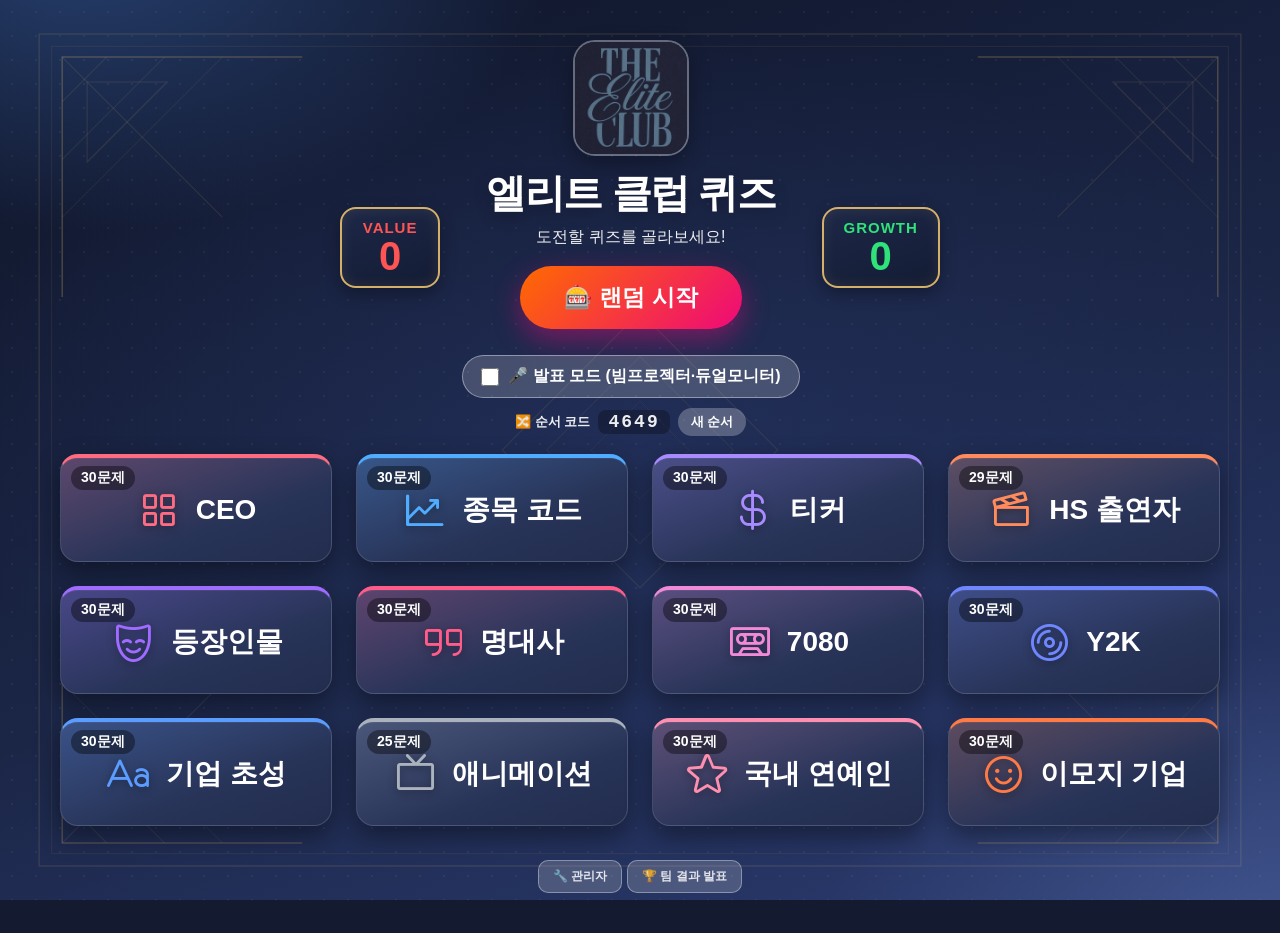
==== index.html @ 7a5fc178 "노래 퀴즈 시작 지점 전부 0초로 통일 + 게임 3개 숨김(12개 4x3) + 애니 이미지 2장 교체 ■ 노래 퀴즈 시작 지점 통일 (사용자 요청) 곡마다 start 값이 달라 어" ====
<!DOCTYPE html>
<html lang="ko">
<head>
<meta charset="UTF-8">
<meta name="viewport" content="width=device-width, initial-scale=1.0">
<meta http-equiv="Cache-Control" content="no-cache, must-revalidate">
<title>엘리트 클럽 퀴즈</title>
<link rel="icon" type="image/png" href="images/elite-club-icon.png">
<link rel="apple-touch-icon" href="images/elite-club-icon.png">
<link rel="stylesheet" href="fonts/phosphor.css">   <!-- 아이콘 로컬 사본 (인터넷 없어도 표시) -->
<style>
  * { box-sizing: border-box; margin: 0; padding: 0; }
  :root {
    --bg1: #ff9a9e; --bg2: #a18cd1; --bg3: #fbc2eb;
  }
  body {
    font-family: 'Apple SD Gothic Neo', 'Malgun Gothic', sans-serif;
    min-height: 100vh;
    background-color: #141b30;
    background-image:
      radial-gradient(rgba(255,255,255,.05) 1px, transparent 1.4px),
      radial-gradient(ellipse 52% 44% at 6% -6%, rgba(86,150,255,.32), transparent 72%),
      radial-gradient(ellipse 50% 48% at 100% 106%, rgba(120,150,215,.28), transparent 72%),
      radial-gradient(ellipse 70% 58% at 50% 48%, rgba(48,66,128,.32), transparent 78%),
      linear-gradient(160deg, #0f1528 0%, #1b2647 55%, #2c3c72 100%);
    background-size: 24px 24px, auto, auto, auto, auto;
    background-position: 0 0, 0 0, 0 0, 0 0, 0 0;
    background-repeat: repeat, no-repeat, no-repeat, no-repeat, no-repeat;
    background-attachment: fixed;
    color: #2d2d44;
    display: flex; justify-content: center; align-items: center;
    padding: 40px 32px;
  }
  .wrap { width: 100%; max-width: 1160px; position: relative; z-index: 1; }
  /* 배경 아르데코 라인 장식 */
  .bg-deco { position: fixed; inset: 0; width: 100%; height: 100%; z-index: 0; pointer-events: none; }

  /* ===== 화면 전환 ===== */
  .screen { display: none; }
  .screen.active { display: block; animation: fade .35s ease; }
  @keyframes fade { from { opacity: 0; transform: translateY(12px); } to { opacity: 1; transform: none; } }

  /* ===== 메인 ===== */
  .hero { text-align: center; color: #fff; margin: 0 0 18px; }
  .hero .crown { font-size: 52px; filter: drop-shadow(0 4px 8px rgba(0,0,0,.25)); }
  .hero .brand-logo { width: 116px; height: 116px; border-radius: 22px; object-fit: cover;
    box-shadow: 0 8px 22px rgba(0,0,0,.32); border: 2px solid rgba(255,255,255,.35); }
  .hero h1 { font-size: 40px; font-weight: 800; margin: 6px 0 6px; letter-spacing: -1.5px;
             text-shadow: 0 4px 16px rgba(0,0,0,.25); }
  .hero p { font-size: 16px; opacity: .92; }
  .hero-row { display: flex; align-items: center; justify-content: center; gap: 22px; }
  .hs-team { border-radius: 16px; padding: 10px 20px; text-align: center; min-width: 100px; flex-shrink: 0;
    background: linear-gradient(160deg,#1d2848,#131c34);
    border: 2px solid #d4b06a;
    box-shadow: 0 6px 16px rgba(0,0,0,.3), inset 0 0 14px rgba(212,176,106,.12); }
  .hs-team.growth { color: #2fe27a; }
  .hs-team.value { color: #ff5454; }
  .hs-team .hs-name { font-size: 15px; font-weight: 900; letter-spacing: 1px; }
  .hs-team .hs-num { font-size: 40px; font-weight: 900; line-height: 1; }
  .hs-adj { display: none; justify-content: center; gap: 6px; margin-top: 8px; }
  .hs-adj button { background: rgba(255,255,255,.25); border: 2px solid rgba(255,255,255,.9); color: #fff;
    border-radius: 9px; padding: 3px 13px; font-weight: 900; font-size: 19px; line-height: 1; cursor: pointer; }
  .hs-adj button:hover { background: rgba(255,255,255,.45); }
  body.present-on .hs-adj { display: flex; }
  body.audience-mode .hs-adj { display: none !important; }
  .random-btn { display: inline-block; background: linear-gradient(135deg,#ff6a00,#ee0979); color: #fff;
    border: none; border-radius: 99px; padding: 16px 44px; font-size: 23px; font-weight: 900; cursor: pointer;
    box-shadow: 0 10px 28px rgba(238,9,121,.45); margin: 18px 0 6px; transition: transform .15s ease;
    animation: rbpulse 1.8s ease-in-out infinite; }
  .random-btn:hover { transform: scale(1.06); }
  @keyframes rbpulse { 0%,100% { box-shadow: 0 10px 28px rgba(238,9,121,.45);} 50% { box-shadow: 0 10px 38px rgba(238,9,121,.75);} }
  .slot-overlay { position: fixed; inset: 0; background: rgba(0,0,0,.65); display: none;
    align-items: center; justify-content: center; z-index: 200; }
  .slot-box { background: #fff; border-radius: 30px; padding: 44px 64px; text-align: center;
    box-shadow: 0 24px 70px rgba(0,0,0,.5); min-width: 440px; }
  .slot-label { font-size: 22px; font-weight: 800; color: #aaa; margin-bottom: 22px; letter-spacing: 1px; }
  .slot-item { font-size: 44px; font-weight: 900; color: #3a2d5c; min-height: 64px; line-height: 1.3; }
  .slot-item.slot-hit { color: #ee0979; transform: scale(1.18); transition: transform .3s cubic-bezier(.2,1.4,.4,1); }

  .grid { display: grid; grid-template-columns: repeat(4, 1fr); gap: 24px; }
  .card {
    --accent: #5b86e5;
    border-radius: 18px; padding: clamp(8px, 1.4vw, 18px); min-height: clamp(66px, 9vw, 108px);
    color: #fff; cursor: pointer; position: relative; overflow: hidden;
    display: flex; flex-direction: row; align-items: center; justify-content: center; gap: clamp(7px, 1.2vw, 14px); text-align: center;
    background: linear-gradient(160deg, #303d66 0%, #222d4e 100%);
    border: 1.5px solid rgba(255,255,255,.14);
    border-top: 4px solid var(--accent);
    box-shadow: 0 10px 26px rgba(0,0,0,.4), inset 0 1px 0 rgba(255,255,255,.06);
    transition: transform .15s ease, box-shadow .15s ease, border-color .15s ease;
  }
  .card::before {
    content: ''; position: absolute; left: 0; right: 0; top: 0; height: 100%;
    background: linear-gradient(160deg, var(--accent), transparent 62%);
    opacity: .22; pointer-events: none;
  }
  .card:hover { transform: translateY(-5px) scale(1.02); box-shadow: 0 18px 38px rgba(0,0,0,.5); border-color: var(--accent); }
  .card:hover::before { opacity: .34; }
  .card:active { transform: translateY(-1px) scale(.99); }
  .card > * { position: relative; z-index: 1; }
  .card .emoji { font-size: 50px; flex-shrink: 0; filter: drop-shadow(0 2px 4px rgba(0,0,0,.35)); }
  .card .emoji i.ph { font-size: clamp(24px, 3.9vw, 46px); color: var(--accent); display: block; line-height: 1; }
  .card .title { font-size: clamp(13px, 2.4vw, 28px); font-weight: 800; line-height: 1.2; }
  .card .sub { display: none; }
  .c1  { --accent: #ff6b81; }
  .c2  { --accent: #4ad8b0; }
  .c3  { --accent: #ff8fb0; }
  .c4  { --accent: #4facfe; }
  .c5  { --accent: #a98bff; }
  .c6  { --accent: #ff8a5c; }
  .c7  { --accent: #3ee08a; }
  .c8  { --accent: #ff8a3d; }
  .c9  { --accent: #ffcc4d; }
  .c10 { --accent: #6dd5ed; }
  .c11 { --accent: #e6a8d0; }
  .c12 { --accent: #a06bff; }
  .c13 { --accent: #ff5c8a; }
  .c16 { --accent: #5b9cff; }
  .c17 { --accent: #ff7a45; }
  .c18 { --accent: #f08ad8; }
  .c19 { --accent: #6f86ff; }
  .c20 { --accent: #3fd0c9; }
  .c21 { --accent: #36b3a8; }
  .c22 { --accent: #5b9bf0; }
  .c14 { --accent: #aab2bd; }
  .c15 { --accent: #c2a98a; }
  .card.soon { opacity: .72; filter: grayscale(.25); cursor: default; }
  .card.locked { cursor: not-allowed; }
  .card.visited { filter: grayscale(.7) brightness(.28); opacity: .9; }
  .card.visited::before { opacity: 0; }
  .card.visited:hover { filter: grayscale(.55) brightness(.4); }
  .card.checked::after { content: '✅'; position: absolute; top: 8px; right: 10px; font-size: 30px; filter: drop-shadow(0 2px 3px rgba(0,0,0,.35)); z-index: 2; }
  .card .count-badge { position: absolute; top: 8px; left: 10px; background: rgba(0,0,0,.4); color: #fff; font-size: 14px; font-weight: 800; padding: 3px 10px; border-radius: 99px; z-index: 2; }
  .card.locked::after {
    content: '🔒 준비 중'; position: absolute; inset: 0;
    background: rgba(20,20,40,.55); color: #fff; font-weight: 700; font-size: 18px;
    display: flex; align-items: center; justify-content: center; backdrop-filter: blur(2px);
  }

  /* ===== 퀴즈 ===== */
  .topbar { display: flex; align-items: center; gap: 12px; margin: 0 auto 18px; max-width: min(96vw, 1080px); }
  .back-btn {
    background: rgba(255,255,255,.9); border: none; border-radius: 14px;
    padding: 10px 16px; font-size: 15px; font-weight: 700; color: #6a3093; cursor: pointer;
    box-shadow: 0 4px 10px rgba(0,0,0,.12);
  }
  .progress-text { color: #fff; font-weight: 800; font-size: 16px; text-shadow: 0 2px 6px rgba(0,0,0,.2); }
  #progressText { font-size: 34px; font-weight: 900; }
  .bar { flex: 1; height: 12px; background: rgba(255,255,255,.35); border-radius: 99px; overflow: hidden; }
  .bar > div { height: 100%; width: 0; background: linear-gradient(90deg,#ffe259,#ffa751); border-radius: 99px; transition: width .4s ease; }

  .quiz-card {
    background: transparent; border-radius: 28px; padding: 28px; max-width: min(96vw, 1080px); margin: 0 auto;
    box-shadow: none; text-align: center;
  }
  .quiz-card h2 { font-size: 26px; font-weight: 800; margin-bottom: 24px; color: #f6ecd0; text-shadow: 0 2px 10px rgba(0,0,0,.4); }
  .photo-box {
    height: min(62vh, 660px); aspect-ratio: 4/3; width: auto; max-width: 100%; margin: 0 auto 14px;
    border-radius: 18px; overflow: hidden; background: #1a1d2b;
    display: flex; align-items: center; justify-content: center;
    box-shadow: inset 0 0 0 4px rgba(0,0,0,.04);
  }
  .photo-box img { width: 100%; height: 100%; object-fit: contain; }
  .photo-box canvas { width: 100%; height: 100%; object-fit: contain; border-radius: inherit; }
  .aud-photo-box canvas { width: 100%; height: 100%; object-fit: contain; }
  .pres-mediabox canvas { max-height: min(72vh, 760px); max-width: 100%; border-radius: 14px; object-fit: contain; }
  #presenter .pres-mediabox canvas { max-height: 100%; }
  .photo-box.logo-mode { background: transparent; box-shadow: none; }
  .photo-box.logo-mode img { padding: 5%; box-sizing: border-box; }
  .aud-photo-box.logo-mode { background: transparent; box-shadow: none; }
  .aud-photo-box.logo-mode img { padding: 4%; box-sizing: border-box; }
  .pres-mediabox.logo-mode { background: #fff; border-radius: 14px; }
  .pres-mediabox.logo-mode img { padding: 4%; box-sizing: border-box; }
  /* 배경이 비치는(투명) 로고는 흰 받침을 깔아 잘 보이게 — 런타임 자동 판별 */
  .photo-box.logo-mode.logo-white { background: #fff; border-radius: 18px; box-shadow: 0 8px 22px rgba(0,0,0,.28); }
  .aud-photo-box.logo-mode.logo-white { background: #fff; border-radius: 24px; box-shadow: 0 16px 36px rgba(0,0,0,.32); }
  .photo-box.logo-mode img, .aud-photo-box.logo-mode img, .pres-mediabox.logo-mode img { transition: transform .35s ease; }
  .pres-mediabox.logo-mode { overflow: hidden; }
  .loading { color: #aaa; font-size: 14px; }
  .audio-display { font-size: 56px; font-weight: 900; color: #fff; text-align: center; line-height: 1.3; }
  .audio-display .audio-hint { display: block; font-size: 18px; opacity: .8; margin-top: 10px; font-weight: 600; }
  .audio-bar { width: 80%; max-width: 420px; height: 12px; background: rgba(255,255,255,.25); border-radius: 99px; margin: 26px auto 0; overflow: hidden; }
  .audio-bar-fill { height: 100%; width: 0; background: #fff; border-radius: 99px; }
  .audio-time { display: block; font-size: 24px; font-weight: 800; opacity: .92; margin-top: 14px; }
  .lp { width: 320px; height: 320px; max-width: 60vh; max-height: 60vh; border-radius: 50%; margin: 0 auto; position: relative;
    aspect-ratio: 1; animation: lpspin 2.6s linear infinite; box-shadow: 0 14px 44px rgba(0,0,0,.55);
    background: repeating-radial-gradient(circle at center, #181818 0px, #181818 3px, #2a2a2a 4px, #181818 5px); }
  .lp-label { position: absolute; top: 50%; left: 50%; transform: translate(-50%,-50%); width: 36%; height: 36%; border-radius: 50%;
    background: linear-gradient(135deg,#c471f5,#fa71cd); box-shadow: 0 0 0 6px rgba(0,0,0,.35); }
  .lp-label::after { content: ''; position: absolute; top: 50%; left: 50%; transform: translate(-50%,-50%);
    width: 16px; height: 16px; border-radius: 50%; background: #fff; box-shadow: 0 0 0 4px #1a1a1a; }
  @keyframes lpspin { from { transform: rotate(0); } to { transform: rotate(360deg); } }
  /* 티커 표시 (사진 대신 종목코드/티커를 크게) */
  .photo-box.ticker-mode { aspect-ratio: auto; height: auto; min-height: 160px;
    background: transparent; box-shadow: none; }
  .photo-box.ticker-mode { min-height: 230px; }
  .photo-box.audio-mode { aspect-ratio: auto; height: auto; min-height: 240px; background: transparent; box-shadow: none; }
  .aud-photo-box.audio-on { aspect-ratio: auto; min-height: 0; background: transparent; box-shadow: none; }
  .ticker-display {
    font-family: 'SF Mono','Consolas',monospace; font-weight: 800;
    font-size: 72px; letter-spacing: 3px; color: #ffe259;
    text-shadow: 0 4px 16px rgba(0,0,0,.4);
  }
  /* 공통점 찾기(커넥션): 단서를 여러 줄로 하나씩 공개 */
  .ticker-display.connect, .pres-ticker.connect, #audTicker.connect {
    font-family: 'Apple SD Gothic Neo','Malgun Gothic',sans-serif; letter-spacing: 0;
    white-space: normal; line-height: 1.5; display: flex; flex-direction: column; align-items: center; gap: .35em;
  }
  .connect .cl-on { color: #ffe259; }
  .connect .cl-off { color: rgba(255,255,255,.28); }
  .ticker-display.connect { font-size: 46px; }
  .pres-ticker.connect { font-size: 40px; color: #232a45; text-shadow: none; }
  .pres-ticker.connect .cl-off { color: rgba(35,42,69,.3); }
  .pres-ticker.connect .cl-on { color: #232a45; }
  #audTicker.connect { font-size: clamp(44px, 8vmin, 88px); }
  /* 몸으로 말해요: 한글 단어라 한글 폰트+자간 정상 */
  .ticker-display.gword, .pres-ticker.gword, #audTicker.gword { font-family: 'Apple SD Gothic Neo','Malgun Gothic',sans-serif; letter-spacing: 0; }
  /* 경제·투자 용어(설명형): 남색 박스 제거 + 작은 글씨 + 최대 3줄 */
  .photo-box.ticker-mode.desc, .aud-photo-box.ticker.desc {
    background: transparent; box-shadow: none; min-height: 0;
  }
  .ticker-display.desc, #audTicker.desc, .pres-ticker.desc {
    font-family: 'Apple SD Gothic Neo','Malgun Gothic',sans-serif;
    color: #ffe259; letter-spacing: 0; text-shadow: 0 3px 14px rgba(0,0,0,.45); font-weight: 800;
    line-height: 1.35; word-break: keep-all;
    overflow: hidden; padding: 16px 22px; max-width: 96%;
  }
  .ticker-display.desc { font-size: clamp(30px, 6.75vw, 50px); }
  .pres-ticker.desc { font-size: 45px; letter-spacing: 0; color: #232a45; text-shadow: none; }
  #audTicker.desc { font-size: clamp(60px, 10.5vw, 117px); }

  /* 정답 영역 */
  .answer-area { min-height: 8px; }
  .reveal {
    display: none; margin-top: 4px; animation: pop .4s cubic-bezier(.2,1.4,.4,1);
  }
  .reveal.show { display: block; }
  @keyframes pop { from { transform: scale(.6); opacity: 0; } to { transform: scale(1); opacity: 1; } }
  .logo-box {
    width: 200px; height: 130px; margin: 0 auto 14px; background: #fff;
    border: 2px solid #f0f0f5; border-radius: 18px; padding: 16px;
    display: flex; align-items: center; justify-content: center;
    box-shadow: 0 6px 16px rgba(0,0,0,.08);
  }
  .logo-box img { max-width: 100%; max-height: 100%; object-fit: contain; }
  .company { font-size: 38px; font-weight: 900; color: #e8467c; letter-spacing: -.5px; }
  .ceo-name { font-size: 17px; color: #888; margin-top: 6px; }

  .actions { margin-top: 28px; }
  .btn {
    width: 100%; border: none; border-radius: 16px; padding: 19px;
    font-size: 21px; font-weight: 800; cursor: pointer; color: #fff;
    box-shadow: 0 8px 18px rgba(0,0,0,.18); transition: transform .12s ease, filter .12s ease;
  }
  .btn:hover { filter: brightness(1.05); transform: translateY(-2px); }
  .btn:active { transform: translateY(0); }
  .btn-answer { background: linear-gradient(135deg,#f857a6,#ff5858); }
  .btn-next   { background: linear-gradient(135deg,#43cea2,#185a9d); display: none; }
  .btn-next.show { display: block; }

  /* ===== 완료 ===== */
  .done-card {
    background: #fff; border-radius: 28px; padding: 60px 32px; text-align: center;
    max-width: 820px; margin: 0 auto;
    box-shadow: 0 18px 40px rgba(0,0,0,.25);
  }
  .done-card .big { font-size: 70px; }
  .done-card h2 { font-size: 26px; font-weight: 900; margin: 12px 0 8px; color: #3a2d5c; }
  .done-card p { color: #777; font-size: 16px; margin-bottom: 26px; }

  /* ===== 관리자 ===== */
  .admin-link { text-align: center; margin-top: 34px; }
  .admin-link button {
    background: rgba(255,255,255,.18); border: 1px solid rgba(255,255,255,.35);
    color: rgba(255,255,255,.85); font-size: 12px; font-weight: 600;
    padding: 7px 14px; border-radius: 10px; cursor: pointer;
  }
  .admin-link button:hover { background: rgba(255,255,255,.3); }
  .answer-sheet {
    background: #fff; border-radius: 22px; padding: 22px 20px; margin-bottom: 18px;
    box-shadow: 0 14px 32px rgba(0,0,0,.22);
  }
  .answer-sheet h3 {
    font-size: 18px; font-weight: 800; color: #3a2d5c;
    display: flex; align-items: center; gap: 8px; margin-bottom: 14px;
  }
  .answer-sheet .count { font-size: 13px; font-weight: 600; color: #9a8; color: #ad9bd6; }
  .answer-sheet table { width: 100%; border-collapse: collapse; }
  .answer-sheet th, .answer-sheet td {
    text-align: left; padding: 9px 8px; font-size: 15px; border-bottom: 1px solid #f0eef6;
  }
  .answer-sheet th { font-size: 12px; color: #9b94ad; font-weight: 700; }
  .answer-sheet td.no { width: 38px; color: #c5bdd8; font-weight: 800; }
  .answer-sheet td.ceo { color: #555; width: 38%; }
  .answer-sheet td.ans { font-weight: 800; color: #e8467c; }
  .answer-sheet.soon { color: #b6aecb; font-weight: 600; font-size: 14px; }
  #adminBody { max-width: 820px; margin: 0 auto; }
  .admin-pick-grid { display: grid; grid-template-columns: repeat(4, 1fr); gap: clamp(6px, 1vw, 12px); }
  .admin-pick {
    border: none; cursor: pointer; color: #fff; border-radius: 18px; padding: clamp(8px, 1.5vw, 16px) clamp(6px, 1.1vw, 12px);
    min-height: clamp(60px, 8vw, 96px); display: flex; flex-direction: column; align-items: center; justify-content: center; gap: clamp(3px, .6vw, 6px);
    box-shadow: 0 8px 20px rgba(0,0,0,.18); transition: transform .15s ease, box-shadow .15s ease;
  }
  .admin-pick:hover { transform: translateY(-4px) scale(1.02); box-shadow: 0 14px 28px rgba(0,0,0,.28); }
  .admin-pick:active { transform: translateY(-1px) scale(.99); }
  .admin-pick .emoji { font-size: clamp(18px, 2.9vw, 36px); line-height: 1; }
  .admin-pick .t { font-size: clamp(11px, 1.55vw, 18px); font-weight: 800; }
  .admin-pick .c { font-size: clamp(9px, 1.1vw, 13px); font-weight: 700; opacity: .9; background: rgba(0,0,0,.22); padding: 2px clamp(5px, .9vw, 10px); border-radius: 99px; }
  .admin-pick.soon { background: #d9d2e8 !important; color: #6b6280; cursor: default; opacity: .8; }
  .admin-back {
    border: none; cursor: pointer; background: #ece6f7; color: #6a5d8a; font-weight: 800; font-size: 15px;
    padding: 10px 18px; border-radius: 99px; margin-bottom: 16px;
  }
  .admin-back:hover { background: #ddd3f0; }
  /* 관리자 그리드도 항상 4열 유지(카드 내부가 비례 축소) */

  /* 관리자: 숨긴 게임 표시 */
  .admin-pick.hidden-game { opacity: .82; outline: 2px dashed rgba(255,255,255,.7); outline-offset: -5px; }

  /* ===== 발표 표지(준비) 화면 ===== */
  .cover-card { width: 100%; max-width: 900px; min-height: 460px; margin: 0 auto;
    border-radius: 36px; color: #fff; display: flex; flex-direction: column;
    align-items: center; justify-content: center; text-align: center; padding: 50px;
    box-shadow: 0 24px 60px rgba(0,0,0,.35); }
  .cover-emoji { font-size: 116px; filter: drop-shadow(0 6px 12px rgba(0,0,0,.25)); }
  .cover-title { font-size: 58px; font-weight: 900; margin-top: 18px; letter-spacing: -1.5px;
    text-shadow: 0 4px 16px rgba(0,0,0,.25); }
  .cover-sub { font-size: 24px; opacity: .95; margin-top: 14px; }
  .cover-hint { margin-top: 40px; font-size: 21px; font-weight: 700;
    background: rgba(0,0,0,.25); padding: 13px 28px; border-radius: 99px;
    animation: pulse 1.6s ease-in-out infinite; }
  @keyframes pulse { 0%,100% { opacity: .65; } 50% { opacity: 1; } }
  body.audience-mode .cover-hint { display: none; }

  /* 팀 점수판 */
  .scoreboard { display: flex; align-items: stretch; justify-content: center; gap: 18px; margin-bottom: 14px; }
  .scoreboard .team { flex: 1; max-width: 260px; border-radius: 18px; padding: 14px 16px; text-align: center;
    background: linear-gradient(160deg,#1d2848,#131c34); border: 2px solid #d4b06a;
    box-shadow: 0 8px 20px rgba(0,0,0,.28), inset 0 0 14px rgba(212,176,106,.12); }
  .scoreboard .team.growth { color: #2fe27a; }
  .scoreboard .team.value { color: #ff5454; }
  .scoreboard .team-name { font-size: 22px; font-weight: 900; letter-spacing: 2px; }
  .scoreboard .team-score { font-size: 58px; font-weight: 900; line-height: 1.1; }
  .scoreboard .team-check { margin-top: 6px; background: rgba(255,255,255,.25); border: 2px solid rgba(255,255,255,.9); color: #fff; border-radius: 10px; padding: 7px 14px; font-weight: 800; cursor: pointer; font-size: 15px; }
  .scoreboard .team-check:hover { background: rgba(255,255,255,.4); }
  .scoreboard .team.picked { outline: 5px solid #ffd200; outline-offset: 2px; transform: scale(1.04); }
  .scoreboard .vs { align-self: center; font-size: 24px; font-weight: 900; color: #fff; opacity: .85; text-shadow: 0 2px 6px rgba(0,0,0,.3); }
  /* 좌우 팀 패널 */
  .team-side { width: 160px; flex-shrink: 0; border-radius: 20px; padding: 18px 12px;
    display: flex; flex-direction: column; align-items: center; justify-content: center; gap: 14px;
    background: linear-gradient(160deg,#1d2848,#131c34); border: 2px solid #d4b06a;
    box-shadow: 0 8px 20px rgba(0,0,0,.28), inset 0 0 16px rgba(212,176,106,.12); }
  .team-side.growth { color: #2fe27a; }
  .team-side.value { color: #ff5454; }
  .team-side .ts-name { font-size: 26px; font-weight: 900; letter-spacing: 2px; }
  .team-side .ts-score { font-size: 80px; font-weight: 900; line-height: 1; }
  .team-side .ts-adj { display: flex; gap: 6px; margin: 6px 0; }
  .team-side .ts-adj button { width: 40px; height: 30px; border: none; border-radius: 8px; background: rgba(255,255,255,.3); color: #fff; font-weight: 900; font-size: 14px; cursor: pointer; }
  .team-side .ts-adj button:hover { background: rgba(255,255,255,.5); }
  /* 점수 올린 팀: 팀 색으로 채우고 글씨 흰색(금장 테두리 유지) */
  .team-side.picked { outline: none; transform: translateY(-2px);
    box-shadow: 0 10px 26px rgba(0,0,0,.36), inset 0 0 0 1px rgba(212,176,106,.3); }
  .team-side.growth.picked { background: linear-gradient(160deg,#11998e,#38ef7d); color: #fff; }
  .team-side.value.picked { background: linear-gradient(160deg,#eb3349,#f45c43); color: #fff; }
  .team-side .team-check { margin-top: 4px; background: rgba(255,255,255,.25); border: 2px solid rgba(255,255,255,.9);
    color: #fff; border-radius: 10px; padding: 9px 12px; font-weight: 800; cursor: pointer; font-size: 14px; line-height: 1.3; }
  .team-side .team-check:hover { background: rgba(255,255,255,.4); }
  .aud-layout { display: flex; gap: 16px; align-items: stretch; width: 100%; }
  .aud-center { flex: 1; min-width: 0; }
  .pres-body { display: flex; gap: 16px; align-items: stretch; }
  .pres-center { flex: 1; min-width: 0; }

  /* 관리자(발표자)는 관객을 마주보므로 팀 좌우를 반대로: 왼쪽=VALUE, 오른쪽=GROWTH.
     관객(빔) 화면은 그대로(왼쪽=GROWTH). */
  #presenter .pres-body .team-side.value { order: 1; }
  #presenter .pres-body .pres-center     { order: 2; }
  #presenter .pres-body .team-side.growth { order: 3; }
  body:not(.audience-mode) .hero-row .hs-team.value  { order: 1; }
  body:not(.audience-mode) .hero-row .hero           { order: 2; }
  body:not(.audience-mode) .hero-row .hs-team.growth { order: 3; }

  /* 발표자 화면 하단 '팀 결과 발표' 버튼 */
  .pres-result-bar { flex: 0 0 auto; margin-top: 12px; text-align: center; }
  .result-btn { width: 100%; border: none; border-radius: 16px; padding: 18px;
    font-size: 22px; font-weight: 900; letter-spacing: 1px; cursor: pointer; color: #3a2a00;
    background: linear-gradient(135deg,#ffe27a,#ffb43d); box-shadow: 0 8px 22px rgba(255,170,40,.4);
    transition: transform .12s ease, filter .12s ease; }
  .result-btn:hover { filter: brightness(1.05); transform: translateY(-2px); }

  /* ===== 결과 발표(우승) 전체 화면 ===== */
  .winner-overlay { position: fixed; inset: 0; z-index: 9999; display: none;
    align-items: center; justify-content: center; overflow: hidden;
    background: radial-gradient(circle at 50% 38%, rgba(20,27,48,.82), rgba(5,8,18,.95)); }
  .winner-overlay.show { display: flex; animation: wfade .4s ease; }
  @keyframes wfade { from { opacity: 0; } to { opacity: 1; } }
  .winner-card { position: relative; z-index: 2; text-align: center; color: #fff; padding: 4vmin;
    animation: wpop .6s cubic-bezier(.2,1.5,.4,1); }
  @keyframes wpop { from { transform: scale(.5); opacity: 0; } to { transform: scale(1); opacity: 1; } }
  .winner-trophy { font-size: clamp(80px, 22vmin, 320px); line-height: 1;
    filter: drop-shadow(0 10px 34px rgba(255,210,90,.6)); animation: wbounce 1.4s ease-in-out infinite; }
  @keyframes wbounce { 0%,100% { transform: translateY(0); } 50% { transform: translateY(-3vmin); } }
  .winner-sub { font-size: clamp(18px, 4.6vmin, 64px); font-weight: 800; letter-spacing: .42em;
    color: #ffd86b; margin-top: 1vmin; text-shadow: 0 2px 12px rgba(0,0,0,.5); }
  .winner-team { font-size: clamp(58px, 17vmin, 280px); font-weight: 900; line-height: 1.04;
    text-shadow: 0 6px 30px rgba(0,0,0,.55); }
  .winner-team.growth { color: #2fe27a; }
  .winner-team.value  { color: #ff5454; }
  .winner-team.draw   { color: #ffd86b; }
  .winner-score { font-size: clamp(26px, 6.4vmin, 104px); font-weight: 900; margin-top: 1.6vmin; color: #fff;
    text-shadow: 0 3px 16px rgba(0,0,0,.5); }
  .winner-close { margin-top: 3.4vmin; background: rgba(255,255,255,.15);
    border: 2px solid rgba(255,255,255,.6); color: #fff; font-size: clamp(14px, 2.2vmin, 26px);
    font-weight: 800; padding: .8em 2em; border-radius: 99px; cursor: pointer; }
  .winner-close:hover { background: rgba(255,255,255,.3); }
  body.audience-mode .winner-close { display: none; }
  .winner-confetti { position: absolute; inset: 0; z-index: 1; pointer-events: none; overflow: hidden; }
  .winner-confetti i { position: absolute; top: -12vh; width: 1.2vmin; height: 1.9vmin; opacity: .92;
    animation-name: wfall; animation-timing-function: linear; animation-iteration-count: infinite; }
  @keyframes wfall { to { transform: translateY(118vh) rotate(720deg); } }

  /* ===== 발표자 모드 ===== */
  .present-toggle { display: inline-flex; align-items: center; gap: 9px; margin-top: 20px;
    background: rgba(255,255,255,.18); border: 1px solid rgba(255,255,255,.4);
    color: #fff; padding: 10px 18px; border-radius: 99px; font-size: 16px; font-weight: 700; cursor: pointer; }
  .present-toggle input { width: 18px; height: 18px; cursor: pointer; }

  #presenter { color: #fff; }
  .pres-top { display: flex; align-items: center; gap: 16px; margin-bottom: 18px; flex-wrap: wrap; }
  .pres-top button { background: rgba(255,255,255,.92); border: none; border-radius: 12px;
    padding: 10px 16px; font-weight: 700; color: #6a3093; cursor: pointer; }
  #presProgress { font-size: 34px; font-weight: 900; }
  .pres-hint { margin-left: auto; font-size: 14px; opacity: .9;
    background: rgba(0,0,0,.22); padding: 7px 13px; border-radius: 10px; }
  .pres-main { display: grid; grid-template-columns: 2.3fr 1fr; gap: 16px; }
  .pres-current, .pres-answer { background: #fff; border-radius: 22px; padding: 20px;
    color: #2d2d44; min-height: 300px; display: flex; flex-direction: column;
    box-shadow: 0 14px 32px rgba(0,0,0,.22); }
  .pres-current { align-items: center; text-align: center; }
  .pres-answer { align-items: center; text-align: center; justify-content: center; }
  .pres-label { font-size: 13px; font-weight: 800; color: #b9a9d6; letter-spacing: 1px; margin-bottom: 14px; }
  .pres-mediabox { flex: 1; width: 100%; display: flex; align-items: center; justify-content: center; min-height: 320px; }
  .pres-mediabox img { max-height: min(72vh, 760px); max-width: 100%; border-radius: 14px; object-fit: contain; }
  .pres-ticker { font-family: 'SF Mono','Consolas',monospace; font-weight: 800; font-size: 64px;
    color: #2d3a6b; letter-spacing: 3px; }
  #presQ { font-size: 18px; font-weight: 700; margin-top: 12px; color: #666; }
  .pres-answer .logo-box { margin-bottom: 14px; }
  #presAnswer { font-size: 36px; font-weight: 900; color: #e8467c; letter-spacing: -.5px; }
  #presAnswerSub { font-size: 17px; color: #888; margin-top: 6px; }
  #presRevealState { margin-top: 18px; font-size: 14px; font-weight: 800; padding: 8px 16px; border-radius: 99px; }
  .reveal-hidden { background: #ffe9b0; color: #9a6b00; }
  .reveal-shown { background: #c8f0d0; color: #1c7a3a; }
  .pres-next { margin-top: 18px; background: rgba(0,0,0,.24); border-radius: 16px;
    padding: 16px 24px; display: flex; align-items: center; gap: 16px; }
  .pres-next .pres-label { margin: 0; color: #ffe259; }
  #presNext { font-size: 23px; font-weight: 800; }
  /* 발표자(조작) 화면: 스크롤 없이 한 화면에 딱 들어오게 */
  #presenter.active { display: flex; flex-direction: column; height: calc(100vh - 80px); overflow: hidden; }
  #presenter .pres-top { flex: 0 0 auto; margin-bottom: 12px; }
  #presenter .pres-body { flex: 1 1 auto; min-height: 0; }
  #presenter .pres-center { display: flex; flex-direction: column; flex: 1 1 auto; min-width: 0; min-height: 0; }
  #presenter .pres-main { flex: 1 1 auto; min-height: 0; }
  #presenter .pres-current, #presenter .pres-answer { min-height: 0; }
  #presenter .pres-mediabox { min-height: 0; }
  #presenter .pres-mediabox img { max-height: 100%; }
  #presenter .pres-next { flex: 0 0 auto; margin-top: 12px; }

  /* 관객 화면 (빔프로젝터) */
  body.audience-mode { align-items: center; padding: 14px; }
  body.audience-mode .wrap { max-width: 96vw; }
  body.audience-mode #home .card { pointer-events: none; }
  body.audience-mode .hero { margin: 0 0 12px; }
  body.audience-mode .hero .crown { font-size: 40px; }
  body.audience-mode .hero .brand-logo { width: 88px; height: 88px; border-radius: 18px; }
  body.audience-mode .hero h1 { font-size: 34px; }
  body.audience-mode .present-toggle, body.audience-mode .admin-link { display: none; }
  body.audience-mode .random-btn { pointer-events: none; opacity: .85; }
  #audience { text-align: center; color: #fff; width: 100%; }
  .aud-progress { font-size: 88px; font-weight: 900; margin-bottom: 12px; text-shadow: 0 2px 8px rgba(0,0,0,.3); }
  .aud-photo-box { position: relative; height: min(76vh, 900px); aspect-ratio: 4/3; width: auto; max-width: 100%; margin: 0 auto;
    background: #1a1d2b; border-radius: 24px; overflow: hidden;
    display: flex; align-items: center; justify-content: center; box-shadow: 0 20px 44px rgba(0,0,0,.32); }
  .aud-photo-box.ticker { aspect-ratio: auto; height: auto; min-height: 260px;
    background: transparent; box-shadow: none; }
  .aud-photo-box img { width: 100%; height: 100%; object-fit: contain; }
  #audTicker { font-family: 'SF Mono','Consolas',monospace; font-weight: 800;
    font-size: 150px; color: #ffe259; letter-spacing: 6px; text-shadow: 0 4px 18px rgba(0,0,0,.4); }
  .aud-reveal { margin-top: 16px; display: none; }
  .aud-reveal.show { display: block; animation: pop .4s cubic-bezier(.2,1.4,.4,1); }
  .aud-reveal .logo-box { width: 250px; height: 160px; }
  .aud-hint { position: absolute; left: 0; right: 0; bottom: 0; z-index: 5;
    padding: 18px 12px; font-size: clamp(30px, 5vw, 64px); font-weight: 900; color: #ffe9b0;
    letter-spacing: .08em; text-shadow: 0 2px 12px rgba(0,0,0,.6);
    background: linear-gradient(to top, rgba(0,0,0,.72), rgba(0,0,0,0)); }
  .aud-combo { position: fixed; top: 22px; left: 50%; transform: translateX(-50%); z-index: 60;
    padding: 12px 30px; border-radius: 999px; font-size: clamp(22px, 3vw, 44px); font-weight: 900; color: #fff;
    background: linear-gradient(135deg, #ff5e62, #ff9966); box-shadow: 0 10px 28px rgba(0,0,0,.4);
    animation: pop .4s cubic-bezier(.2,1.4,.4,1); }
  .aud-combo.growth { background: linear-gradient(135deg, #11998e, #38ef7d); }
  .aud-combo.value { background: linear-gradient(135deg, #fc466b, #3f5efb); }
  .pres-hintline { margin-top: 10px; padding: 8px 14px; border-radius: 12px; display: inline-block;
    background: #fff3cf; color: #7a5600; font-weight: 900; font-size: 26px; letter-spacing: .06em;
    box-shadow: 0 2px 8px rgba(0,0,0,.15); }
  .aud-answer-name { font-size: 58px; font-weight: 900; color: #fff; text-shadow: 0 4px 18px rgba(0,0,0,.4); }
  #audSub { font-size: 24px; opacity: .9; margin-top: 8px; }
  @media (max-width: 760px) { .pres-main { grid-template-columns: 1fr; } #audTicker { font-size: 64px; } }

  /* 관객(빔) 화면: 어떤 해상도에서도 창에 꽉 차고, 창 크기 따라 같이 커지고 작아지게 */
  body.audience-mode { padding: 0; }
  body.audience-mode .wrap { max-width: 100vw; width: 100vw; }
  body.audience-mode #audience.active { display: flex; flex-direction: column; width: 100vw; height: 100vh; padding: 2vmin; box-sizing: border-box; }
  body.audience-mode #audience .aud-layout { flex: 1; min-height: 0; align-items: stretch; gap: 1.6vmin; }
  body.audience-mode #audience .aud-center { display: flex; flex-direction: column; justify-content: center; min-height: 0; gap: 1.2vmin; }
  body.audience-mode #audience .aud-photo-box { flex: 1 1 auto; min-height: 0; height: auto; width: 100%; max-width: none; aspect-ratio: auto; }
  body.audience-mode #audience .aud-progress { font-size: clamp(22px, 5vmin, 110px); margin: 0; }
  /* 빔(관객) 메인 화면: 각 카드 좌상단 '몇 문항' 배지 숨김 */
  body.audience-mode #home .count-badge { display: none; }
  body.audience-mode #audience .aud-answer-name { font-size: clamp(36px, 8.5vmin, 150px); }
  body.audience-mode #audience #audSub { font-size: clamp(16px, 3vmin, 44px); }
  body.audience-mode #audience .aud-done { font-size: clamp(40px, 9vmin, 150px); margin: 0; }
  body.audience-mode #audience .team-side { width: clamp(110px, 13vw, 300px); justify-content: center; }
  body.audience-mode #audience .team-side .ts-name { font-size: clamp(18px, 3.4vmin, 50px); }
  body.audience-mode #audience .team-side .ts-score { font-size: clamp(48px, 10.5vmin, 180px); }

  /* 관객(빔) 모드 전용: 홈을 화면 전체에 꽉 채우고 4열×4행 그리드가 세로까지 채우게
     (발표자 본인 화면 홈은 기본 화면과 동일하게 유지) */
  body.audience-mode #home.active {
    display: flex; flex-direction: column; box-sizing: border-box;
    padding: 2vmin; overflow: hidden; height: 100vh;
  }
  body.audience-mode #home .hero-row { flex: 0 0 auto; margin-bottom: 1.6vmin; gap: clamp(16px, 3vmin, 48px); }
  /* 빔(관객) 화면: 팀 점수 박스만 크게 */
  body.audience-mode #home .hs-team {
    padding: clamp(10px, 1.7vmin, 24px) clamp(16px, 2.6vmin, 40px);
    min-width: clamp(120px, 15vmin, 260px);
    border-width: clamp(2px, .35vmin, 4px); }
  body.audience-mode #home .hs-team .hs-name { font-size: clamp(16px, 2.5vmin, 44px); letter-spacing: 2px; margin-bottom: .4vmin; }
  body.audience-mode #home .hs-team .hs-num { font-size: clamp(42px, 8vmin, 130px); }
  body.audience-mode #home .hero { margin: 0; }
  body.audience-mode #home .hero .brand-logo {
    width: clamp(38px, 6vmin, 72px); height: clamp(38px, 6vmin, 72px); border-radius: 14px; }
  body.audience-mode #home .hero h1 { font-size: clamp(18px, 3.6vmin, 40px); margin: .4vmin 0; }
  body.audience-mode #home .hero p { font-size: clamp(11px, 1.9vmin, 18px); margin: 0; }
  body.audience-mode #home .hero .present-toggle { margin-top: .6vmin; }
  body.audience-mode #home .grid {
    flex: 1 1 auto; min-height: 0;
    grid-template-columns: repeat(4, 1fr);
    grid-template-rows: repeat(4, 1fr);
    grid-auto-rows: 1fr;
    gap: clamp(10px, 2.2vmin, 30px);
  }
  body.audience-mode #home .card {
    flex-direction: row;
    min-height: 0;
    padding: clamp(6px, 1.4vmin, 16px);
    border-radius: clamp(10px, 1.8vmin, 18px);
    border-top-width: clamp(2px, .5vmin, 4px);
    gap: clamp(4px, 1vmin, 12px);
  }
  body.audience-mode #home .card .emoji i.ph {
    font-size: clamp(24px, 8.5vmin, 120px); }
  body.audience-mode #home .card .title {
    font-size: clamp(13px, 3.8vmin, 54px); line-height: 1.1; white-space: nowrap; }

  /* ===== 반응형: 좁아져도 4열 유지(카드 내부가 비례 축소) ===== */
  @media (max-width: 920px) {
    .hero h1 { font-size: 44px; }
  }
  @media (max-width: 560px) {
    body { padding: 24px 16px; }
    .hero .crown { font-size: 60px; }
    .hero .brand-logo { width: 96px; height: 96px; }
    .hero h1 { font-size: 36px; }
    .hero p { font-size: 16px; }
    .ticker-display { font-size: 52px; }
    .company { font-size: 30px; }
  }
  /* 순서 코드(랜덤 출제) UI */
  .order-seed { margin-top: 10px; display: flex; gap: 8px; align-items: center; justify-content: center;
    font-size: 13px; font-weight: 700; color: rgba(255,255,255,.92); }
  .order-seed b { font-family: 'SF Mono','Consolas',monospace; font-size: 18px; letter-spacing: 2px;
    background: rgba(0,0,0,.28); padding: 2px 10px; border-radius: 8px; }
  .order-seed button { border: 0; border-radius: 999px; padding: 5px 13px; font-weight: 800; cursor: pointer;
    background: rgba(255,255,255,.25); color: #fff; }
  .order-seed button:hover { background: rgba(255,255,255,.42); }
  body.audience-mode .order-seed { display: none; }   /* 빔 화면엔 코드 안 띄움 */
  .admin-seed { display: flex; gap: 10px; align-items: center; flex-wrap: wrap; background: #fff;
    border-radius: 12px; padding: 10px 14px; margin: 0 auto 14px; max-width: 820px; font-weight: 800; color: #333; }
  .admin-seed input { width: 84px; font-size: 20px; font-weight: 800; text-align: center; letter-spacing: 2px;
    border: 2px solid #ccc; border-radius: 8px; padding: 4px; font-family: 'SF Mono','Consolas',monospace; }
  .admin-seed button { border: 0; border-radius: 8px; padding: 7px 14px; font-weight: 800; cursor: pointer;
    background: #654ea3; color: #fff; }
  .admin-seed em { font-style: normal; font-weight: 700; font-size: 12px; color: #8a8a8a; }
  .audio-seek { display: flex; gap: 8px; justify-content: center; margin-top: 14px; }
  .audio-seek button { border: 0; border-radius: 999px; padding: 6px 14px; font-size: 13px; font-weight: 800;
    cursor: pointer; background: rgba(255,255,255,.22); color: #fff; }
  .audio-seek button:hover { background: rgba(255,255,255,.38); }
  .aud-photo-box .audio-seek { display: none; }   /* 빔 화면엔 조작 버튼 안 띄움 */
</style>
</head>
<body>
<svg class="bg-deco" viewBox="0 0 1440 1024" preserveAspectRatio="xMidYMid slice" xmlns="http://www.w3.org/2000/svg" aria-hidden="true">
  <defs>
    <g id="deco-corner" fill="none" stroke="#d4b06a" stroke-width="1.3">
      <path d="M70 340 L70 70 L340 70" stroke-opacity="0.28" stroke-width="1.7"/>
      <path d="M70 70 L250 250" stroke-opacity="0.13"/>
      <line x1="120" y1="70" x2="70" y2="120" stroke-opacity="0.12"/>
      <line x1="185" y1="70" x2="70" y2="185" stroke-opacity="0.10"/>
      <line x1="250" y1="70" x2="70" y2="250" stroke-opacity="0.08"/>
      <path d="M98 98 L188 98 L98 188 Z" stroke-opacity="0.13"/>
    </g>
  </defs>
  <g fill="none" stroke="#d4b06a" stroke-width="1.4">
    <rect x="44" y="44" width="1352" height="936" stroke-opacity="0.17"/>
    <rect x="58" y="58" width="1324" height="908" stroke-opacity="0.08"/>
  </g>
  <use href="#deco-corner"/>
  <use href="#deco-corner" transform="translate(1440,0) scale(-1,1)"/>
  <use href="#deco-corner" transform="translate(0,1024) scale(1,-1)"/>
  <use href="#deco-corner" transform="translate(1440,1024) scale(-1,-1)"/>
  <g fill="none" stroke="#d4b06a" transform="translate(720,512)">
    <path d="M0 -155 L155 0 L0 155 L-155 0 Z" stroke-opacity="0.10" stroke-width="1.4"/>
    <path d="M0 -105 L105 0 L0 105 L-105 0 Z" stroke-opacity="0.08" stroke-width="1.2"/>
    <path d="M0 -55 L55 0 L0 55 L-55 0 Z" stroke-opacity="0.07" stroke-width="1.1"/>
  </g>
</svg>
<div class="wrap">

  <!-- 메인 화면 -->
  <section id="home" class="screen active">
    <div class="hero-row">
      <div class="hs-team growth"><div class="hs-name">GROWTH</div><div class="hs-num" id="homeScoreG">0</div><div class="hs-adj"><button onclick="addScore('growth',1)">＋</button><button onclick="addScore('growth',-1)">－</button></div></div>
      <div class="hero">
        <img class="brand-logo" src="images/elite-club-logo.jpg" alt="The Elite Club">
        <h1>엘리트 클럽 퀴즈</h1>
        <p>도전할 퀴즈를 골라보세요!</p>
        <div><button class="random-btn" onclick="randomStart()">🎰 랜덤 시작</button></div>
        <label class="present-toggle"><input type="checkbox" id="presentChk" onchange="togglePresent(this.checked)"> 🎤 발표 모드 (빔프로젝터·듀얼모니터)</label>
        <div class="order-seed">🔀 순서 코드 <b id="seedCode">----</b><button onclick="reshuffleAll()">새 순서</button></div>
      </div>
      <div class="hs-team value"><div class="hs-name">VALUE</div><div class="hs-num" id="homeScoreV">0</div><div class="hs-adj"><button onclick="addScore('value',1)">＋</button><button onclick="addScore('value',-1)">－</button></div></div>
    </div>
    <div class="grid">
      <div class="card c1" onclick="startQuiz('ceoMosaic')">
        <div class="emoji"><i class="ph ph-squares-four"></i></div>
        <div><div class="title">CEO</div><div class="sub">점점 선명해지는 CEO 맞히기</div></div>
      </div>
      <div class="card c4" onclick="startQuiz('krTicker')">
        <div class="emoji"><i class="ph ph-chart-line-up"></i></div>
        <div><div class="title">종목 코드</div><div class="sub">종목코드로 기업 맞히기</div></div>
      </div>
      <div class="card c5" onclick="startQuiz('usTicker')">
        <div class="emoji"><i class="ph ph-currency-dollar"></i></div>
        <div><div class="title">티커</div><div class="sub">티커로 기업 맞히기</div></div>
      </div>
      <div class="card c6" onclick="startQuiz('cast')">
        <div class="emoji"><i class="ph ph-film-slate"></i></div>
        <div><div class="title">HS 출연자</div><div class="sub">사진 속 출연자는?</div></div>
      </div>
      <div class="card c12" onclick="startQuiz('role')">
        <div class="emoji"><i class="ph ph-mask-happy"></i></div>
        <div><div class="title">등장인물</div><div class="sub">사진 속 배역은?</div></div>
      </div>
      <div class="card c13" onclick="startQuiz('quote')">
        <div class="emoji"><i class="ph ph-quotes"></i></div>
        <div><div class="title">명대사</div><div class="sub">사진 속 명대사는?</div></div>
      </div>
      <div class="card c18" onclick="startQuiz('memory')">
        <div class="emoji"><i class="ph ph-cassette-tape"></i></div>
        <div><div class="title">7080</div><div class="sub">노래를 듣고 맞혀요</div></div>
      </div>
      <div class="card c19" onclick="startQuiz('y2k')">
        <div class="emoji"><i class="ph ph-vinyl-record"></i></div>
        <div><div class="title">Y2K</div><div class="sub">노래를 듣고 맞혀요</div></div>
      </div>
      <div class="card c17" onclick="startQuiz('latest')">
        <div class="emoji"><i class="ph ph-music-notes-plus"></i></div>
        <div><div class="title">최신가요</div><div class="sub">노래를 듣고 맞혀요</div></div>
      </div>
      <div class="card c16" onclick="startQuiz('chosung')">
        <div class="emoji"><i class="ph ph-text-aa"></i></div>
        <div><div class="title">기업 초성</div><div class="sub">초성으로 기업 맞히기</div></div>
      </div>
      <div class="card c9" onclick="startQuiz('sugarman')">
        <div class="emoji"><i class="ph ph-music-notes"></i></div>
        <div><div class="title">슈가맨</div><div class="sub">노래를 듣고 맞혀요</div></div>
      </div>
      <div class="card c14" onclick="startQuiz('charL')">
        <div class="emoji"><i class="ph ph-television-simple"></i></div>
        <div><div class="title">애니메이션</div><div class="sub">장면 속 애니메이션 제목은?</div></div>
      </div>
      <div class="card c3" onclick="startQuiz('krStar')">
        <div class="emoji"><i class="ph ph-star"></i></div>
        <div><div class="title">국내 연예인</div><div class="sub">사진 속 인물은?</div></div>
      </div>
      <div class="card c7" onclick="startQuiz('sports')">
        <div class="emoji"><i class="ph ph-medal"></i></div>
        <div><div class="title">운동선수</div><div class="sub">사진 속 선수는?</div></div>
      </div>
      <div class="card c20" onclick="startQuiz('logoIntl')">
        <div class="emoji"><i class="ph ph-globe-hemisphere-west"></i></div>
        <div><div class="title">해외 로고</div><div class="sub">로고로 기업 맞히기</div></div>
      </div>
      <div class="card c21" onclick="startQuiz('logoKr')">
        <div class="emoji"><i class="ph ph-buildings"></i></div>
        <div><div class="title">국내 로고</div><div class="sub">로고로 기업 맞히기</div></div>
      </div>
      <div class="card c17" onclick="startQuiz('emojiCorp')">
        <div class="emoji"><i class="ph ph-smiley"></i></div>
        <div><div class="title">이모지 기업</div><div class="sub">이모지로 기업 맞히기</div></div>
      </div>
      <div class="card c6" onclick="startQuiz('gesture')">
        <div class="emoji"><i class="ph ph-hand-waving"></i></div>
        <div><div class="title">몸으로 말해요</div><div class="sub">몸짓으로 설명하고 맞히기</div></div>
      </div>
    </div>
    <div class="admin-link"><button onclick="showAdmin()">🔧 관리자</button> <button onclick="announceResult()">🏆 팀 결과 발표</button></div>
  </section>

  <!-- 랜덤 슬롯 -->
  <div class="slot-overlay" id="slotOverlay">
    <div class="slot-box">
      <div class="slot-label">🎰 랜덤 퀴즈 추첨</div>
      <div class="slot-item" id="slotItem"></div>
    </div>
  </div>

  <!-- 결과 발표(우승) 전체 화면 -->
  <div class="winner-overlay" id="winnerOverlay" onclick="closeWinner()">
    <div class="winner-confetti" id="winnerConfetti"></div>
    <div class="winner-card">
      <div class="winner-trophy" id="winnerTrophy">🏆</div>
      <div class="winner-sub" id="winnerSub">WINNER</div>
      <div class="winner-team" id="winnerTeam">GROWTH</div>
      <div class="winner-score" id="winnerScore">GROWTH 0 : 0 VALUE</div>
      <button class="winner-close" id="winnerClose" onclick="closeWinner()">닫기 ✕</button>
    </div>
  </div>

  <!-- 퀴즈 화면 -->
  <section id="quiz" class="screen">
    <div class="topbar">
      <button class="back-btn" onclick="goHome()">← 나가기</button>
      <div class="bar"><div id="barFill"></div></div>
      <div class="progress-text" id="progressText">1 / 10</div>
    </div>
    <div class="quiz-card">
      <h2 id="quizQuestion">이 분이 이끄는 기업은? 🤔</h2>
      <div class="photo-box" id="photoBox">
        <span class="loading" id="photoLoading">사진 불러오는 중…</span>
        <img id="ceoPhoto" alt="CEO 사진" style="display:none"
             onload="this.style.display='block'; document.getElementById('photoLoading').style.display='none';"
             onerror="document.getElementById('photoLoading').textContent='사진을 불러오지 못했어요 (인터넷 확인)';">
        <canvas id="ceoCanvas" style="display:none"></canvas>
        <div id="tickerDisplay" class="ticker-display" style="display:none"></div>
        <div id="audioDisplay" class="audio-display" style="display:none">🎵<br>노래 재생 중<span class="audio-hint">스페이스 정지·재생 · [ ] 구간 이동</span><div class="audio-bar"><div class="audio-bar-fill"></div></div><span class="audio-time">0:00 / 0:30</span><div class="audio-seek"><button onclick="seekSong(-5)">◀ 5초</button><button onclick="seekSong(0)">↺ 시작점</button><button onclick="seekSong(5)">5초 ▶</button></div></div>
      </div>
      <audio id="songAudio"></audio>
      <div class="answer-area">
        <div class="reveal" id="reveal">
          <div class="logo-box" id="logoBox"><img id="companyLogo" alt="기업 로고"></div>
          <div class="company" id="companyName"></div>
          <div class="ceo-name" id="ceoName"></div>
        </div>
      </div>
      <div class="actions">
        <button class="btn" id="clearerBtn" style="display:none;background:linear-gradient(135deg,#654ea3,#eaafc8);color:#fff" onclick="selfClearer()">🔍 더 선명하게</button>
        <button class="btn btn-answer" id="answerBtn" onclick="showAnswer()">정답 보기 👀</button>
        <button class="btn btn-next" id="nextBtn" onclick="nextQuestion()">다음 ▶</button>
      </div>
    </div>
  </section>

  <!-- 발표 표지(준비) 화면 -->
  <section id="cover" class="screen">
    <div class="cover-card" id="coverCard">
      <div class="cover-emoji" id="coverEmoji"></div>
      <div class="cover-title" id="coverTitle"></div>
      <div class="cover-sub" id="coverSub"></div>
      <div class="cover-hint">▶ Enter를 누르면 시작합니다</div>
    </div>
  </section>

  <!-- 발표자 화면 (조작용 모니터) -->
  <section id="presenter" class="screen">
    <div class="pres-top">
      <button onclick="exitPresent()">← 종료</button>
      <button onclick="finishQuiz()" style="background:#ffd200;color:#7a5c00">🏁 결과 발표</button>
      <button onclick="giveHint()" style="background:#ff9f1c;color:#5a3a00">💡 힌트 (h)</button>
      <button id="muteBtn" onclick="toggleMute()" style="background:#5b9dff;color:#06234d">🔊 소리</button>
      <span id="presProgress">1 / 1</span>
      <span class="pres-hint">Enter: 정답공개/다음<span class="team-keyhint"> · 1=VALUE 2=GROWTH 정답체크</span> · h: 힌트 · m: 음소거 · ←: 이전 · Esc: 종료</span>
    </div>
    <div class="pres-body">
      <div class="team-side growth" id="presTeamG">
        <div class="ts-name">GROWTH</div>
        <div class="ts-score" id="presScoreG">0</div>
        <div class="ts-adj"><button onclick="addGameScore('growth',1)">＋1</button><button onclick="addGameScore('growth',-1)">－1</button></div>
        <button class="team-check" onclick="pickTeam('growth')">✓ 정답<br>(2)</button>
      </div>
      <div class="pres-center">
    <div class="pres-main">
      <div class="pres-current">
        <div class="pres-label">현재 문제 (관객 화면)</div>
        <div class="pres-mediabox" id="presPhotoBox">
          <img id="presPhoto" alt="">
          <canvas id="presCanvas" style="display:none"></canvas>
          <div id="presTicker" class="pres-ticker" style="display:none"></div>
          <div id="presAudioDisp" class="audio-display" style="display:none">🎵<br>노래 재생 중<span class="audio-hint">스페이스 정지·재생 · [ ] 구간 이동</span><div class="audio-bar"><div class="audio-bar-fill"></div></div><span class="audio-time">0:00 / 0:30</span><div class="audio-seek"><button onclick="seekSong(-5)">◀ 5초</button><button onclick="seekSong(0)">↺ 시작점</button><button onclick="seekSong(5)">5초 ▶</button></div></div>
        </div>
        <div id="presQ"></div>
        <div id="presHintLine" class="pres-hintline" style="display:none"></div>
      </div>
      <div class="pres-answer">
        <div class="pres-label">정답</div>
        <div class="logo-box" id="presLogoBox" style="display:none"><img id="presLogo" alt=""></div>
        <div id="presAnswer"></div>
        <div id="presAnswerSub"></div>
        <div id="presRevealState"></div>
      </div>
    </div>
    <div class="pres-next">
      <span class="pres-label">다음 ▶</span>
      <span id="presNext"></span>
    </div>
      </div>
      <div class="team-side value" id="presTeamV">
        <div class="ts-name">VALUE</div>
        <div class="ts-score" id="presScoreV">0</div>
        <div class="ts-adj"><button onclick="addGameScore('value',1)">＋1</button><button onclick="addGameScore('value',-1)">－1</button></div>
        <button class="team-check" onclick="pickTeam('value')">✓ 정답<br>(1)</button>
      </div>
    </div>
  </section>

  <!-- 관객 화면 (빔프로젝터 모니터, 새 창) -->
  <section id="audience" class="screen">
    <div class="aud-layout">
      <div class="team-side growth" id="audTeamG"><div class="ts-name">GROWTH</div><div class="ts-score" id="audScoreG">0</div></div>
      <div class="aud-center">
        <div class="aud-progress" id="audProgress"></div>
    <div class="aud-photo-box" id="audPhotoBox">
      <img id="audPhoto" alt="">
      <canvas id="audCanvas" style="display:none"></canvas>
      <div id="audTicker" style="display:none"></div>
      <div id="audAudioDisp" class="audio-display" style="display:none"><div class="lp"><div class="lp-label"></div></div><div class="audio-bar" style="margin-top:30px"><div class="audio-bar-fill"></div></div><span class="audio-time" style="color:#fff">0:00 / 0:30</span></div>
      <div id="audHint" class="aud-hint" style="display:none"></div>
    </div>
    <div class="aud-reveal" id="audReveal">
      <div class="logo-box" id="audLogoBox"><img id="audLogo" alt=""></div>
      <div class="aud-answer-name" id="audName"></div>
      <div id="audSub"></div>
    </div>
    <div id="audCombo" class="aud-combo" style="display:none"></div>
    <div id="audDoneMsg" class="aud-done" style="display:none">🎉 끝!</div>
      </div>
      <div class="team-side value" id="audTeamV"><div class="ts-name">VALUE</div><div class="ts-score" id="audScoreV">0</div></div>
    </div>
  </section>

  <!-- 관리자: 정답지 -->
  <section id="admin" class="screen">
    <div class="topbar">
      <button class="back-btn" onclick="goHome()">← 나가기</button>
      <div class="progress-text" style="flex:1">🔧 관리자 · 정답지</div>
    </div>
    <div id="adminBody"></div>
  </section>

  <!-- 완료 화면 -->
  <section id="done" class="screen">
    <div class="done-card">
      <div class="big">🎉</div>
      <h2>수고하셨어요!</h2>
      <p id="doneText">CEO 기업 맞히기를 모두 풀었어요.</p>
      <button class="btn btn-answer" onclick="goHome()">처음으로 🏠</button>
    </div>
  </section>

</div>

<script>
  const CEO_QUIZ = [
    { ceo: '일론 머스크',   company: '테슬라 (Tesla)',
      photo: 'images/cv_musk.jpg',
      logo:  'images/web_98aeaf8b6868.svg' },
    { ceo: '젠슨 황',       company: '엔비디아 (NVIDIA)',
      photo: 'images/cv_jensen.jpg',
      logo:  'images/web_a1f4a340642e.svg' },
    { ceo: '샘 올트먼',     company: '오픈AI (OpenAI)',
      photo: 'images/cv_altman.jpg',
      logo:  'images/web_0a7d3c5042ce.svg' },
    { ceo: '마크 저커버그', company: '메타 (Meta)',
      photo: 'images/cv_zuck.jpg',
      logo:  'images/web_605baaf76a98.svg' },
    { ceo: '팀 쿡',           company: '애플 (Apple)',
      photo: 'images/web_9ef52d8dad75.jpg',
      logo:  'images/web_2076a4a1e79c.svg' },
    { ceo: 'HS아카데미', company: '모르면 나가주세요',
      photo: 'images/hs-academy.jpg' },
    { ceo: '정용진',           company: '신세계 (Shinsegae)',
      photo: 'images/web_0f4549a68ae5.jpg' },
    { ceo: '최태원',        company: 'SK (에스케이)',
      photo: 'images/cv_choi.jpg',
      logo:  'images/web_4906e92f0629.svg' },
    { ceo: '제프 베이조스 (창업자)', company: '아마존 (Amazon)',
      photo: 'images/ceo_bezos.jpg',
      logo:  'images/web_136ad9763314.svg' },
    { ceo: '김범수',           company: '카카오 (Kakao)',
      photo: 'images/cp_kimbs.jpg',
      logo:  'images/web_3130cb97109b.png' },
    { ceo: '다리오 아모데이', company: '엔트로픽 (Anthropic)',
      photo: 'images/cv_dario.jpg',
      logo:  'images/web_9c6bb3b18acd.svg' },
    { ceo: '사티아 나델라', company: '마이크로소프트 (Microsoft)',
      photo: 'images/web_c57393996543.jpg',
      logo:  'images/web_2fe1fc985588.svg' },
    { ceo: '방시혁',        company: '하이브 (HYBE)',
      photo: 'images/ceo_bang.jpg',
      logo:  'images/web_ed3db89c135f.svg' },
    { ceo: '워런 버핏',     company: '버크셔 해서웨이 (Berkshire Hathaway)',
      photo: 'images/web_83215843fa9b.jpg',
      logo:  'images/web_fad88fac600c.svg' },
    { ceo: '스티브 잡스 (공동창업자)', company: '애플 (Apple)',
      photo: 'images/ceo_jobs.jpg',
      logo:  'images/web_2076a4a1e79c.svg' },
    { ceo: '이재용',        company: '삼성전자 (Samsung)',
      photo: 'images/cv_ljy.jpg',
      logo:  'images/web_ffdc1f92d167.svg' },
    { ceo: '정의선',        company: '현대자동차 (Hyundai)',
      photo: 'images/cv_chung.jpg',
      logo:  'images/web_710bcf8788e9.svg' },
    { ceo: '빌 게이츠 (공동창업자)', company: '마이크로소프트 (Microsoft)',
      photo: 'images/ceo_gates.jpg',
      logo:  'images/web_2fe1fc985588.svg' },
    { ceo: '리사 수',       company: 'AMD',
      photo: 'images/ceo_lisasu.webp',
      logo:  'images/web_7d2626318094.svg' },
    { ceo: '정주영',        company: '현대그룹 (Hyundai)',
      photo: 'images/c3_jung2.webp',
      logo:  'images/web_bbd2f14a9022.svg' },
    { ceo: '김병훈',        company: '에이피알 (APR)',
      photo: 'images/cp_kbh.jpg' },
    { ceo: '알렉스 카프',   company: '팔란티어 (Palantir)',
      photo: 'images/cp_karp.jpg',
      logo:  'images/web_64ebbad8748d.svg' },
    { ceo: '정몽구',           company: '현대자동차 (Hyundai)',
      photo: 'images/cp_mongkoo.jpg',
      logo:  'images/web_710bcf8788e9.svg' },
    { ceo: '캐시 우드',         company: 'ARK 인베스트 (ARK Invest)',
      photo: 'images/web_44556a2fb194.jpg',
      logo:  'images/web_90bcc89e3d52.svg' },
    { ceo: '레이 달리오',        company: '브리지워터 (Bridgewater)',
      photo: 'images/web_1f90c35af440.jpg',
      logo:  'images/web_968fa57395c6.png' },
    { ceo: '순다르 피차이', company: '구글 (Google)',
      photo: 'images/web_6459fa0ac5d1.jpg',
      logo:  'images/web_8efed8a3dede.svg' },
    { ceo: '김택진',        company: '엔씨소프트 (NCSOFT)',
      photo: 'images/ceo_ncj.jpg',
      logo:  'images/web_c6f01b480eaf.svg' },
    { ceo: '마윈',          company: '알리바바 (Alibaba)',
      photo: 'images/cp_ma.jpg',
      logo:  'images/web_b8e5e64fb3b4.jpg' },
    { ceo: '마이클 블룸버그', company: '블룸버그 (Bloomberg)',
      photo: 'images/c3_bloomberg.jpg',
      logo:  'images/web_e5e1e93cc771.svg' },
    { ceo: '제이미 다이먼', company: 'JP모건 (JPMorgan)',
      photo: 'images/c3_dimon2.jpg',
      logo:  'images/web_f349036b5c21.svg' },
  ];

  const KR_STARS = [
    { photo: 'images/web_915ef59397e4.jpg', answer: '수지' },
    { photo: 'images/web_be1e7ba444e7.jpg', answer: '이덕화' },
    { photo: 'images/web_1215fd96cc8e.jpg', answer: '나문희' },
    { photo: 'images/web_982462c8c018.jpg', answer: '카리나 (에스파)' },
    { photo: 'images/web_612f06b100c0.jpg', answer: '임예진' },
    { photo: 'images/web_9ca6d887afc3.jpg', answer: '손석구' },
    { photo: 'images/web_8d28731c90d0.jpg', answer: '원희 (아일릿)' },
    { photo: 'images/web_f55639edcfbb.webp', answer: '원이 (리센느)' },
    { photo: 'images/web_a39cb8574d08.jpg', answer: '윤여정' },
    { photo: 'images/web_d890a1136b98.webp', answer: '류승범' },
    { photo: 'images/web_db5fde5855cd.jpg', answer: '윤복희' },
    { photo: 'images/web_2d913a69991d.jpg', answer: '박준형' },
    { photo: 'images/web_28ad9bacd137.jpg', answer: '한가인' },
    { photo: 'images/web_ac4e973102ed.webp', answer: '김무스' },
    { photo: 'images/web_5290c06fe8d8.jpg', answer: '김희선' },
    { photo: 'images/web_83022686abb0.jpg', answer: '임영웅' },
    { photo: 'images/web_01134292b2cf.jpg', answer: '신혜선' },
    { photo: 'images/web_50a582fc078c.jpg', answer: '타이거 JK' },
    { photo: 'images/web_ef5a2d586773.jpg', answer: '이수지' },
    { photo: 'images/web_a591d036998a.jpg', answer: '임하룡' },
    { photo: 'images/web_c2a83eda3641.jpg', answer: '엄앵란' },
    { photo: 'images/web_8d9c17e553c0.jpg', answer: '김현식' },
    { photo: 'images/web_4478e2810909.jpg', answer: '이찬혁' },
    { photo: 'images/web_d4cdb8c13794.jpg', answer: '임현식' },
    { photo: 'images/web_051b7ef67e2f.jpg', answer: '구교환' },
    { photo: 'images/web_617ae6566286.jpg', answer: '고현정' },
    { photo: 'images/web_e378b08878f2.jpg', answer: '지창욱' },
    { photo: 'images/web_61aa528004ca.jpg', answer: '김혜자' },
    { photo: 'images/web_185f64d15419.webp', answer: '팽현숙' },
    { photo: 'images/web_4ba4422e1c55.jpg', answer: '패티김' },
  ];

  const INTL_STARS = [
    { photo: 'images/web_99859492adfc.jpg', answer: '마이클 잭슨' },
    { photo: 'images/web_b9ecbe16ec59.webp', answer: '멜 깁슨' },
    { photo: 'images/web_edd965d4b49a.webp', answer: '톰 행크스' },
    { photo: 'images/web_fa12b4feaaa5.webp', answer: '잉그리드 버그만' },
    { photo: 'images/web_770d9dc66c91.jpg', answer: '잭 니콜슨' },
    { photo: 'images/web_7018ca976450.jpg', answer: '테일러 스위프트' },
    { photo: 'images/web_bd6ed869c805.jpg', answer: '마릴린 먼로' },
    { photo: 'images/web_42223ddba064.jpg', answer: '브래드 피트' },
    { photo: 'images/web_1d39468485d4.jpg', answer: '성룡' },
    { photo: 'images/web_acb58012f36b.jpg', answer: '케이트 윈슬렛' },
    { photo: 'images/web_9e44a724d4f4.webp', answer: '양조위' },
    { photo: 'images/web_a869987124ff.webp', answer: '실베스터 스탤론' },
    { photo: 'images/web_8e4721a43983.jpg', answer: '올리비아 핫세' },
    { photo: 'images/web_654cadad43e2.jpg', answer: '해리슨 포드' },
    { photo: 'images/web_83ec0f5ac14a.jpg', answer: '엘비스 프레슬리' },
    { photo: 'images/web_4d5b003a54b4.jpg', answer: '알랭 들롱' },
    { photo: 'images/web_5e1959d6f5b4.webp', answer: '장국영' },
    { photo: 'images/web_fd430836de9a.jpg', answer: '브루스 리 (이소룡)' },
    { photo: 'images/web_bc391c20bc93.jpg', answer: '마돈나' },
    { photo: 'images/web_9554e57ac957.webp', answer: '알 파치노' },
    { photo: 'images/web_4758079c8cbc.jpg', answer: '레오나르도 디카프리오' },
    { photo: 'images/web_9d4aab873acc.webp', answer: '제임스 딘' },
    { photo: 'images/web_afce9bd58f35.webp', answer: '오드리 헵번' },
    { photo: 'images/web_b93542489180.png', answer: '유덕화' },
    { photo: 'images/web_2495e943204b.jpg', answer: '레이디 가가' },
    { photo: 'images/web_7608f45dd188.jpg', answer: '제이슨 스타뎀' },
    { photo: 'images/web_bdba7f469962.jpg', answer: '산드라 블록' },
    { photo: 'images/web_7e88d8bc6008.jpg', answer: '앤 해서웨이' },
    { photo: 'images/web_8270c3fa6a03.jpg', answer: '니콜 키드먼' },
    { photo: 'images/web_eefffa947e67.webp', answer: '케빈 코스트너' },
  ];

  // 국내 티커 (시가총액 상위 유명 기업, 종목코드 6자리)
  const KR_TICKER = [
    { q: '790322', answer: '이효석 대표님 생일!' },
    { q: '920517', answer: '브루노 PD 생일!' },
    { q: '005930', answer: '삼성전자' },
    { q: '000660', answer: 'SK하이닉스' },
    { q: '005380', answer: '현대차' },
    { q: '035420', answer: '네이버' },
    { q: '126340', answer: '비나텍' },
    { q: '353200', answer: '대덕전자' },
    { q: '009150', answer: '삼성전기' },
    { q: '196170', answer: '알테오젠' },
    { q: '007660', answer: '이수페타시스' },
    { q: '379800', answer: 'KODEX 미국S&P500' },
    { q: '000150', answer: '두산' },
    { q: '035720', answer: '카카오' },
    { q: '278470', answer: '에이피알' },
    { q: '083650', answer: '비에이치아이' },
    { q: '003490', answer: '대한항공' },
    { q: '352820', answer: '하이브' },
    { q: '373220', answer: 'LG에너지솔루션' },
    { q: '006800', answer: '미래에셋증권' },
    { q: '396500', answer: 'TIGER 반도체TOP10' },
    { q: '068270', answer: '셀트리온' },
    { q: '010120', answer: 'LS ELECTRIC' },
    { q: '066570', answer: 'LG전자' },
    { q: '0183J0', answer: 'TIGER 미국우주테크' },
    { q: '000270', answer: '기아' },
    { q: '086520', answer: '에코프로' },
    { q: '012450', answer: '한화에어로스페이스' },
    { q: '0167A0', answer: 'SOL AI반도체TOP2플러스' },
    { q: '034020', answer: '두산에너빌리티' },
  ];

  // 해외 티커 (시가총액 상위 유명 기업)
  const US_TICKER = [
    { q: 'HSA', answer: 'HS아카데미' },
    { q: 'AAPL',  answer: '애플 (Apple)' },
    { q: 'GOOGL', answer: '알파벳 (구글)' },
    { q: 'TSLL',  answer: '테슬라 2배 레버리지' },
    { q: 'NVDL', answer: '엔비디아 2배' },
    { q: 'V',     answer: '비자 (Visa)' },
    { q: 'MUU',   answer: '마이크론 2배 레버리지' },
    { q: 'HIMS', answer: '힘스 앤 허스 (Hims & Hers)' },
    { q: 'WMT',   answer: '월마트 (Walmart)' },
    { q: 'NVDA',  answer: '엔비디아 (NVIDIA)' },
    { q: 'MSFT',  answer: '마이크로소프트 (Microsoft)' },
    { q: 'MU',    answer: '마이크론 (Micron)' },
    { q: 'TSLA',  answer: '테슬라 (Tesla)' },
    { q: 'MA',    answer: '마스터카드 (Mastercard)' },
    { q: 'SPCX', answer: '스페이스X' },
    { q: 'AVGO',  answer: '브로드컴 (Broadcom)' },
    { q: 'XOM',   answer: '엑슨모빌 (ExxonMobil)' },
    { q: 'JNJ',   answer: '존슨앤드존슨 (J&J)' },
    { q: 'AMZN',  answer: '아마존 (Amazon)' },
    { q: 'GS', answer: '골드만삭스 (Goldman Sachs)' },
    { q: 'DUOL', answer: '듀오링고 (Duolingo)' },
    { q: 'NFLX',  answer: '넷플릭스 (Netflix)' },
    { q: 'LITE',  answer: '루멘텀 (Lumentum)' },
    { q: 'KO', answer: '코카콜라 (Coca-Cola)' },
    { q: 'COST',  answer: '코스트코 (Costco)' },
    { q: 'TSLZ', answer: '테슬라 2배 인버스' },
    { q: 'PLTR', answer: '팔란티어 (Palantir)' },
    { q: 'KORU',  answer: '한국 3배 레버리지 (KORU)' },
    { q: 'ORCL',  answer: '오라클 (Oracle)' },
    { q: 'SNDK', answer: '샌디스크 (SanDisk)' },
  ];

  // 출연자 (사진 → 이름, 순서 임의 셔플)
  const CAST = [
    { photo: 'images/cast03.jpg',  answer: '정지훈' },
    { photo: 'images/cast07.jpg',  answer: '박지원' },
    { photo: 'images/jay.jpg', answer: '제이' },
    { photo: 'images/cast17.jpg',  answer: '최도연' },
    { photo: 'images/cast09.jpg',  answer: '윤수목' },
    { photo: 'images/web_355aff53983e.jpg', answer: '30대 이효석' },
    { photo: 'images/cast08.jpg',  answer: '정주용' },
    { photo: 'images/cast02.jpg',  answer: '김탁' },
    { photo: 'images/cast11.jpg',  answer: '홍춘욱' },
    { photo: 'images/cast05.jpg',  answer: '김준성' },
    { photo: 'images/cast20.jpg', answer: '성상현' },
    { photo: 'images/cast16.jpg',  answer: '김효식' },
    { photo: 'images/cast13.jpg',  answer: '더글라스 요나스' },
    { photo: 'images/cast18.jpg', answer: '이한영' },
    { photo: 'images/cast22.png', answer: '김기훈' },
    { photo: 'images/cast10.jpg',  answer: '오종태' },
    { photo: 'images/cast21.jpg', answer: '윤지호' },
    { photo: 'images/cast15.jpg',  answer: '홍진채' },
    { photo: 'images/cast01.png',  answer: '이선엽' },
    { photo: 'images/cast19.jpg', answer: '정희석' },
    { photo: 'images/cast12.jpg',  answer: '박곰희' },
    { photo: 'images/cast04.jpg',  answer: '아신 (이형수)' },
    { photo: 'images/cast23.jpg', answer: '오건영' },
    { photo: 'images/web_851b1ef68b62.png', answer: '고태봉' },
    { photo: 'images/web_ae34ccbd0acb.jpg', answer: '연수르' },
    { photo: 'images/web_7e97ebe5c8c9.jpg', answer: '한동희' },
    { photo: 'images/web_d3a50ca81989.jpg', answer: '빅데이터닥터' },
    { photo: 'images/web_b0988340f48f.jpg', answer: '김규식' },
    { photo: 'images/web_d2b041b97e2f.jpg', answer: '이은택' },
  ];



  const SPORTS = [
    { photo: 'images/sp_faker.webp', answer: '페이커 (리그 오브 레전드)' },
    { photo: 'images/spkr_yeohongchul.jpg', answer: '여홍철 (체조)' },
    { photo: 'images/sp_jo.webp', answer: '조오련 (수영)' },
    { photo: 'images/sf_woods.webp', answer: '타이거 우즈 (골프)' },
    { photo: 'images/web_c7a98fd604ef.jpg', answer: '오타니 쇼헤이 (야구)' },
    { photo: 'images/sf_federer.webp', answer: '로저 페더러 (테니스)' },
    { photo: 'images/sp_cha.png', answer: '차범근 (축구)' },
    { photo: 'images/sp_hjh.jpg', answer: '현정화 (탁구)' },
    { photo: 'images/web_a5787a5f99eb.jpg', answer: '우상혁 (높이뛰기)' },
    { photo: 'images/web_45a4151daf09.webp', answer: '무하마드 알리 (복싱)' },
    { photo: 'images/sf_schumacher.webp', answer: '미하엘 슈마허 (F1)' },
    { photo: 'images/sp_lmk.jpg', answer: '이만기 (씨름)' },
    { photo: 'images/web_0a12b85d7a74.jpg', answer: '윤경신 (핸드볼)' },
    { photo: 'images/spkr_kimyeonkoung.jpg', answer: '김연경 (배구)' },
    { photo: 'images/sp_ksn.jpg', answer: '김수녕 (양궁)' },
    { photo: 'images/web_c39fbc0317e6.jpg', answer: '우사인 볼트 (육상)' },
    { photo: 'images/web_814ab868c25e.jpg', answer: '안톤 오노 (쇼트트랙)' },
    { photo: 'images/web_a545433b875a.jpg', answer: '마이크 타이슨 (복싱)' },
    { photo: 'images/sf_kasparov.webp', answer: '가리 카스파로프 (체스)' },
    { photo: 'images/spkr_heojae.webp', answer: '허재 (농구)' },
    { photo: 'images/spkr_hwangyoungjo.jpg', answer: '황영조 (마라톤)' },
    { photo: 'images/web_285a6388de3a.jpg', answer: '홍수환 (복싱)' },
    { photo: 'images/sp_skh.jpg', answer: '심권호 (레슬링)' },
    { photo: 'images/sp_jang.jpg', answer: '장미란 (역도)' },
    { photo: 'images/sp_pth.jpg', answer: '박태환 (수영)' },
    { photo: 'images/sf_jordan.jpg', answer: '마이클 조던 (농구)' },
    { photo: 'images/sp_cho.webp', answer: '조훈현 (바둑)' },
    { photo: 'images/web_22cf6ff2a983.jpg', answer: '재키 로빈슨 (야구)' },
    { photo: 'images/spkr_parkseri.jpg', answer: '박세리 (골프)' },
    { photo: 'images/web_bbc18c462c0f.jpg', answer: '마이클 펠프스 (수영)' },
  ];

  // 삐삐(무선호출기) 숫자 암호

  const ROLE = [
    { photo: 'images/role21.jpg', company: '우영우', ceo: '〈이상한 변호사 우영우〉 · 박은빈' },
    { photo: 'images/role12.webp', company: '김두한', ceo: '〈야인시대〉 · 김영철' },
    { photo: 'images/role22.jpg', company: '오대수', ceo: '〈올드보이〉 · 최민식' },
    { photo: 'images/role06.jpg', company: '주몽', ceo: '〈주몽〉 · 송일국' },
    { photo: 'images/role01.jpg', company: '대조영', ceo: '〈대조영〉 · 최수종' },
    { photo: 'images/role02.webp', company: '김춘추', ceo: '〈대왕의 꿈〉 · 최수종' },
    { photo: 'images/role03.jpg', company: '강감찬', ceo: '〈고려거란전쟁〉 · 최수종' },
    { photo: 'images/role04.jpg', company: '태조 왕건', ceo: '〈태조 왕건〉 · 최수종' },
    { photo: 'images/role05.jpg', company: '장보고', ceo: '〈해신〉 · 최수종' },
    { photo: 'images/role25.png', company: '박영한 (박 반장)', ceo: '〈수사반장〉 · 최불암' },
    { photo: 'images/role16.jpg', company: '세종 (이도)', ceo: '〈뿌리깊은 나무〉 · 한석규' },
    { photo: 'images/role14.jpg', company: '강준상', ceo: '〈겨울연가〉 · 배용준' },
    { photo: 'images/role17.jpg', company: '하선', ceo: '〈광해〉 · 이병헌' },
    { photo: 'images/role24.jpg', company: '유시진', ceo: '〈태양의 후예〉 · 송중기' },
    { photo: 'images/web_56c3da3c1338.jpg', company: '리정혁', ceo: '〈사랑의 불시착〉 · 현빈' },
    { photo: 'images/role08.webp', company: '허준', ceo: '〈허준〉 · 전광렬' },
    { photo: 'images/web_f35a386e793d.jpg', company: '마석도', ceo: '〈범죄도시〉 · 마동석' },
    { photo: 'images/web_19a1de5738ce.webp', company: '견우', ceo: '〈엽기적인 그녀〉 · 차태현' },
    { photo: 'images/role26.webp', company: '고은찬', ceo: '〈커피프린스 1호점〉 · 윤은혜' },
    { photo: 'images/role10.jpg', company: '전두광', ceo: '〈서울의 봄〉 · 황정민' },
    { photo: 'images/role20.webp', company: '성기훈', ceo: '〈오징어 게임〉 · 이정재' },
    { photo: 'images/role11.webp', company: '박태수', ceo: '〈모래시계〉 · 최민수' },
    { photo: 'images/web_48abe8cc1c9e.jpg', company: '조중사', ceo: '〈실미도〉 · 허준호' },
    { photo: 'images/role13.jpg', company: '강민', ceo: '〈별은 내 가슴에〉 · 안재욱' },
    { photo: 'images/role15.webp', company: '동수', ceo: '〈친구〉 · 장동건' },
    { photo: 'images/web_246c3da87648.jpg', company: '강마에', ceo: '〈베토벤 바이러스〉 · 김명민' },
    { photo: 'images/role07.jpg', company: '장금이', ceo: '〈대장금〉 · 이영애' },
    { photo: 'images/role09.jpg', company: '윤여옥', ceo: '〈여명의 눈동자〉 · 채시라' },
    { photo: 'images/role19.png', company: '김신', ceo: '〈도깨비〉 · 공유' },
    { photo: 'images/web_cff9ad3e831e.png', company: '민', ceo: '〈비트〉 · 정우성' },
  ];

  const QUOTE = [
    { photo: 'images/quote19.jpg', company: "너나 잘하세요", ceo: "〈친절한 금자씨〉 (2005)" },
    { photo: 'images/q_bangtan.jpg', company: "이거 방탄유리야 이 XX야", ceo: "〈아저씨〉 (2010)" },
    { photo: 'images/quote02.webp', company: "느그 아부지 뭐하시노", ceo: "〈친구〉 (2001)" },
    { photo: 'images/quote04.png', company: "사딸라", ceo: "〈야인시대〉 (2002)" },
    { photo: 'images/quote09.jpg', company: "마포대교는 무너졌나 이××야", ceo: "〈타짜〉 (2006)" },
    { photo: 'images/quote01.jpg', company: "나 떨고 있니?", ceo: "〈모래시계〉 (1995)" },
    { photo: 'images/quote17.jpg', company: "느그 서장 남천동 살제", ceo: "〈범죄와의 전쟁〉 (2012)" },
    { photo: 'images/quote05.jpg', company: "밥은 먹고 다니냐", ceo: "〈살인의 추억〉 (2003)" },
    { photo: 'images/quote06.jpg', company: "누구냐, 넌", ceo: "〈올드보이〉 (2003)" },
    { photo: 'images/quote07.jpg', company: "이 안에 너 있다", ceo: "〈파리의 연인〉 (2004)" },
    { photo: 'images/quote12.jpg', company: "어이가 없네", ceo: "〈베테랑〉 (2015)" },
    { photo: 'images/quote13.jpg', company: "모히토 가서 몰디브 한 잔", ceo: "〈내부자들〉 (2015)" },
    { photo: 'images/quote14.png', company: "뭣이 중헌디", ceo: "〈곡성〉 (2016)" },
    { photo: 'images/quote15.jpg', company: "너는 다 계획이 있구나", ceo: "〈기생충〉 (2019)" },
    { photo: 'images/quote16.jpg', company: "I'll be back", ceo: "〈터미네이터〉 (1984)" },
    { photo: 'images/quote18.png', company: "낙수야 행복해라", ceo: "〈서울 자가에 대기업 다니는 김부장 이야기〉 (2025)" },
    { photo: 'images/quote20.jpg', company: "넌 나에게 모욕감을 줬어", ceo: "〈달콤한 인생〉 (2005)" },
    { photo: 'images/quote21.jpg', company: "지금까지 이런 맛은 없었다. 이것은 갈비인가 통닭인가", ceo: "〈극한직업〉 (2019)" },
    { photo: 'images/quote22.jpg', company: "거 죽기 딱 좋은 날씨네", ceo: "〈신세계〉 (2013)" },
    { photo: 'images/quote23.jpg', company: "이거 마시면 나랑 사귀는 거다", ceo: "〈내 머리 속의 지우개〉 (2004)" },
    { photo: 'images/q_bab.jpg', company: "밥 먹을래, 나랑 같이 죽을래", ceo: "〈미안하다, 사랑한다〉 (2004)" },
    { photo: 'images/quote25.jpg', company: "초원이 다리는 백만불짜리 다리", ceo: "〈말아톤〉 (2005)" },
    { photo: 'images/q_aegi.jpg', company: "애기야 가자", ceo: "〈파리의 연인〉 (2004)" },
    { photo: 'images/q_ramen.jpg', company: "라면 먹을래요?", ceo: "〈봄날은 간다〉 (2001)" },
    { photo: 'images/q_bakha.jpg', company: "나 다시 돌아갈래!", ceo: "〈박하사탕〉 (2000)" },
    { photo: 'images/q_kkanbu.jpg', company: "우리 깐부잖아", ceo: "〈오징어 게임〉 (2021)" },
    { photo: 'images/q_c4885.jpg', company: "야 4885, 너지?", ceo: "〈추격자〉 (2008)" },
    { photo: 'images/q_howui.jpg', company: "호의가 계속되면 그게 권리인 줄 알아요", ceo: "〈부당거래〉 (2010)" },
    { photo: 'images/q_gwansang.jpg', company: "내가 왕이 될 상인가", ceo: "〈관상〉 (2013)" },
    { photo: 'images/q_gyeonwu.jpg', company: "견우야 미안해.. 나도 어쩔 수 없는 여자인가봐", ceo: "〈엽기적인 그녀〉 (2001)" },
  ];

  const ANIME = [
    { photo: 'images/ani_gundam.jpg', company: '기동무투전 G건담', ceo: '1994' },
    { photo: 'images/ani_goddess.jpg', company: '오 나의 여신님', ceo: '1993' },
    { photo: 'images/ani_kon.jpg', company: '케이온!', ceo: '2009' },
    { photo: 'images/ani_clannad.jpg', company: '클라나드', ceo: '2007' },
    { photo: 'images/ani_guu.jpg', company: '정글은 언제나 맑은 뒤 흐림', ceo: '2001' },
    { photo: 'images/ani_ririka.jpg', company: '리리카 SOS', ceo: '1995' },
    { photo: 'images/ani_weddingpeach.jpg', company: '웨딩피치', ceo: '1995' },
    { photo: 'images/ani_fushigi.jpg', company: '환상게임', ceo: '1995' },
    { photo: 'images/ani_hoshin.jpg', company: '봉신연의', ceo: '1999' },
    { photo: 'images/ani_haruhi.jpg', company: '스즈미야 하루히의 우울', ceo: '2006' },
    { photo: 'images/ani_seto.jpg', company: '세토의 신부', ceo: '2007' },
    { photo: 'images/ani_zero.jpg', company: '제로의 사역마', ceo: '2006' },
    { photo: 'images/ani_lamune.jpg', company: 'NG기사 라무네', ceo: '1990' },
    { photo: 'images/ani_bebop.jpg', company: '카우보이 비밥', ceo: '1998' },
    { photo: 'images/ani_nadia.jpg', company: '신비한 바다의 나디아', ceo: '1990' },
    { photo: 'images/ani_cyberformula.jpg', company: '신세기 사이버 포뮬러', ceo: '1991' },
    { photo: 'images/ani_slayers.jpg', company: '슬레이어즈', ceo: '1995' },
    { photo: 'images/ani_taiho.jpg', company: '체포하겠어', ceo: '1996' },
    { photo: 'images/ani_battleathletes.jpg', company: '파이팅 대운동회', ceo: '1997' },
    { photo: 'images/ani_karekano.jpg', company: '그 남자 그 여자의 사정', ceo: '1998' },
    { photo: 'images/ani_jeanne.jpg', company: '신의 괴도 잔느', ceo: '1999' },
    { photo: 'images/ani_anohana.jpg', company: '그날 본 꽃의 이름을 우리는 아직 모른다', ceo: '2011' },
    { photo: 'images/ani_april.jpg', company: '4월은 너의 거짓말', ceo: '2014' },
    { photo: 'images/ani_sao.jpg', company: '소드 아트 온라인', ceo: '2012' },
    { photo: 'images/ani_rezero.jpg', company: 'Re:제로부터 시작하는 이세계 생활', ceo: '2016' },
  ];

  const CHOSUNG = [
    { q: 'ㅇㅇㅊㅇㅅ ㅇㅋㄷㅁ', answer: '에이치에스 아카데미' },
    { q: 'ㅇㅅㅋㅇ ㅎㅇㄴㅅ', answer: '에스케이 하이닉스' },
    { q: 'ㅇㅈ ㅇㄴㅈㅅㄹㅅ', answer: '엘지 에너지솔루션' },
    { q: 'ㅇㅇㅊㅇㅂ', answer: '에이치엘비' },
    { q: 'ㅍㅇㅂㅅ', answer: '펄어비스' },
    { q: 'ㅋㅋㅋㄹ', answer: '코카콜라' },
    { q: 'ㅅㄷㅅㅋ', answer: '샌디스크' },
    { q: 'ㄹㅁㅌ', answer: '루멘텀' },
    { q: 'ㅅㅍㅇㅅ ㅇㅅ', answer: '스페이스 엑스' },
    { q: 'ㅇㅅㅁㅂ', answer: '엑손모빌' },
    { q: 'ㅎㅎ ㅇㅇㄹㅅㅍㅇㅅ', answer: '한화 에어로스페이스' },
    { q: 'ㄱㅇ', answer: '기아' },
    { q: 'ㅇㅇㅊㄷ ㅎㄷㅈㄱㅇ', answer: '에이치디 현대중공업' },
    { q: 'ㅇㅇㅍㅇ', answer: '에이피알' },
    { q: 'ㄹㄱㅋㅂㅇㅇ', answer: '리가켐바이오' },
    { q: 'ㅈㅇㅍ ㅁㄱ', answer: '제이피 모건' },
    { q: 'ㅋㅅㅌㅋ', answer: '코스트코' },
    { q: 'ㅇㄷㅂ', answer: '어도비' },
    { q: 'ㅁㅇㅋㄹㅅㅍㅌ', answer: '마이크로소프트' },
    { q: 'ㅎㄷㅊ', answer: '현대차' },
    { q: 'ㄷㅅ ㅇㄴㅂㄹㅌ', answer: '두산 에너빌리티' },
    { q: 'ㅅㅅ ㅂㅇㅇㄹㅈㅅ', answer: '삼성 바이오로직스' },
    { q: 'ㅇㅂㄷㅇ', answer: '엔비디아' },
    { q: 'ㅇㅈ ㅈㅈ', answer: '엘지 전자' },
    { q: 'ㅇㅋㅍㄹ ㅂㅇ', answer: '에코프로 비엠' },
    { q: 'ㄴㅇㅂ', answer: '네이버' },
    { q: 'ㅍㅁㄹㅅㅊ', answer: '파마리서치' },
    { q: 'ㅇㅁㅈ', answer: '아마존' },
    { q: 'ㅋㅋㅇ', answer: '카카오' },
    { q: 'ㅇㅌㅇㅈ', answer: '알테오젠' },
  ];

  const ECON = [
    { q: "HS아카데미 정신", answer: "인테그리티" },
    { q: "주가수익비율 (주가÷주당순이익)", answer: "PER" },
    { q: "주가순자산비율", answer: "PBR" },
    { q: "자기자본이익률", answer: "ROE" },
    { q: "주당순이익", answer: "EPS" },
    { q: "국내총생산", answer: "GDP" },
    { q: "물가가 지속적으로 오르는 현상", answer: "인플레이션" },
    { q: "물가가 지속적으로 내리는 현상", answer: "디플레이션" },
    { q: "경기침체 + 물가상승 동시 발생", answer: "스태그플레이션" },
    { q: "중앙은행이 정하는 정책 금리", answer: "기준금리" },
    { q: "중앙은행이 돈을 풀어 경기 부양", answer: "양적완화(QE)" },
    { q: "빚을 지렛대 삼아 투자", answer: "레버리지" },
    { q: "주식을 빌려 팔고 나중에 되사서 갚기", answer: "공매도" },
    { q: "기업이 이익을 주주에게 나눠주는 것", answer: "배당" },
    { q: "주식 수 × 주가", answer: "시가총액" },
    { q: "실적 좋은 우량 대형주", answer: "블루칩" },
    { q: "여러 자산에 나눠 위험을 줄이는 것", answer: "분산투자" },
    { q: "이자에 다시 이자가 붙는 것", answer: "복리" },
    { q: "정부·기업이 발행하는 빚 증서", answer: "채권" },
    { q: "상장지수펀드", answer: "ETF" },
    { q: "한국의 대표 주가지수", answer: "코스피" },
    { q: "미국 기술주 중심 주가지수", answer: "나스닥" },
    { q: "손해를 감수하고 파는 것", answer: "손절매" },
    { q: "가격이 출렁이는 정도", answer: "변동성" },
    { q: "자산을 현금화하기 쉬운 정도", answer: "유동성" },
    { q: "위험을 회피하는 것", answer: "헤지" },
    { q: "주가 급락 시 거래를 일시정지하는 것", answer: "서킷브레이커" },
    { q: "두 나라 화폐의 교환 비율", answer: "환율" },
    { q: "실제 가치보다 부풀려진 거품", answer: "버블" },
    { q: "국제 거래의 기준이 되는 통화 (예: 달러)", answer: "기축통화" },
  ];


  // '추억' 퀴즈 (7080처럼 아이튠즈 미리듣기)
  const MEMORY = [
    { preview: "audio/aud_88b61b099d9e.m4a", company: "아파트", ceo: "윤수일" },
    { preview: "audio/aud_1c7c873afce9.m4a", vol: 0.449, company: "잊혀진 계절", ceo: "이용" },
    { preview: "audio/aud_27a4b258354f.m4a", vol: 0.371, company: "담배가게 아가씨", ceo: "송창식" },
    { preview: "audio/aud_27e2708f50aa.m4a", vol: 0.64, company: "바다에 누워", ceo: "높은음자리" },
    { preview: "audio/aud_f57f407b841c.m4a", vol: 0.529, company: "누구 없소", ceo: "한영애" },
    { preview: "audio/aud_58038b121bc5.m4a", vol: 0.472, company: "사랑의 미로", ceo: "최진희" },
    { preview: "audio/aud_52f36053adf9.m4a", vol: 0.612, company: "나의 옛날이야기", ceo: "조덕배" },
    { preview: "audio/aud_ae7f84705aea.m4a", company: "모나리자", ceo: "조용필" },
    { preview: "audio/aud_e5ea79bd165c.m4a", vol: 0.457, company: "어쩌다 마주친 그대", ceo: "송골매" },
    { preview: "audio/aud_d3635275c25e.m4a", company: "나 항상 그대를", ceo: "이선희" },
    { preview: "audio/aud_2f242d014911.m4a", vol: 0.43, company: "미소를 띄우며 나를 보낸 그 모습처럼", ceo: "이은하" },
    { preview: "audio/aud_bfb10f8f10bc.m4a", vol: 0.514, company: "널 그리며", ceo: "박남정" },
    { preview: "audio/aud_14eb25709401.m4a", vol: 0.981, company: "불티", ceo: "전영록" },
    { preview: "audio/aud_b82a9df4bbde.m4a", company: "비처럼 음악처럼", ceo: "김현식" },
    { preview: "audio/aud_55366f4f998a.m4a", vol: 0.655, company: "남자는 배 여자는 항구", ceo: "심수봉" },
    { preview: "audio/aud_322829ad272c.m4a", vol: 0.655, company: "희망사항", ceo: "변진섭" },
    { preview: "audio/aud_ebfef44e0c0b.m4a", vol: 0.658, company: "텔레파시", ceo: "도시의 아이들" },
    { preview: "audio/aud_fac166505e73.m4a", vol: 0.541, company: "너의 의미", ceo: "산울림" },
    { preview: "audio/aud_092858bfd6bf.m4a", vol: 0.473, company: "슬픈인연", ceo: "나미" },
    { preview: "audio/aud_8159d6e0c23b.m4a", vol: 0.676, company: "젊은 그대", ceo: "김수철" },
    { preview: "audio/aud_3a25e52913af.m4a", vol: 0.735, company: "어젯밤 이야기", ceo: "소방차" },
    { preview: "audio/aud_99d80b7d68e9.m4a", vol: 0.695, company: "남행열차", ceo: "김수희" },
    { preview: "audio/aud_c9b21b282a21.m4a", vol: 0.256, company: "담다디", ceo: "이상은" },
    { preview: "audio/aud_b940a97ed493.m4a", vol: 0.293, company: "환희", ceo: "정수라" },
    { preview: "audio/aud_fe61f1d1fb1e.m4a", company: "만남", ceo: "노사연" },
    { preview: "audio/aud_c10efbf4a9c4.m4a", company: "바람 바람 바람", ceo: "김범룡" },
    { preview: "audio/aud_831ce7c8dffe.m4a", vol: 0.721, company: "광화문 연가", ceo: "이문세" },
    { preview: "audio/aud_900bb1abeb81.m4a", vol: 0.472, company: "님은 먼 곳에", ceo: "김추자" },
    { preview: "audio/aud_774247c2e0af.m4a", vol: 0.429, company: "그 겨울의 찻집", ceo: "조용필" },
    { preview: "audio/aud_76d4b4cad9e9.m4a", vol: 0.687, company: "서른 즈음에", ceo: "김광석" },
  ];

  // 최신가요 (2023~2025 히트, 아이튠즈 미리듣기)
  const LATEST_SONGS = [
    { preview: "audio/aud_53a3fa1f7ce2.m4a", vol: 0.232, company: "APT.", ceo: "로제 & 브루노 마스" },
    { preview: "audio/aud_facca29c75aa.m4a", vol: 0.269, company: "모래 알갱이", ceo: "임영웅" },
    { preview: "audio/aud_5b6f0ad580e6.m4a", vol: 0.21, company: "I AM", ceo: "아이브 (IVE)" },
    { preview: "audio/aud_6f14f01640b9.m4a", vol: 0.25, company: "Ditto", ceo: "뉴진스 (NewJeans)" },
    { preview: "audio/aud_a8e1f03bb4ce.m4a", vol: 0.204, company: "Supernova", ceo: "에스파 (aespa)" },
    { preview: "audio/aud_99026998af36.m4a", vol: 0.239, company: "한 페이지가 될 수 있게", ceo: "데이식스 (DAY6)" },
    { preview: "audio/aud_e01a060012d3.m4a", vol: 0.212, company: "고민중독", ceo: "QWER" },
    { preview: "audio/aud_0a1efba2310c.m4a", vol: 0.245, company: "나는 반딧불", ceo: "황가람" },
    { preview: "audio/aud_5f399830ee69.m4a", vol: 0.212, company: "퀸카 (Queencard)", ceo: "(여자)아이들" },
    { preview: "audio/aud_043776739617.m4a", vol: 0.21, company: "EASY", ceo: "르세라핌 (LE SSERAFIM)" },
    { preview: "audio/aud_e8aa5aabde44.m4a", vol: 0.325, company: "밤양갱", ceo: "비비 (BIBI)" },
    { preview: "audio/aud_2a6f41c39b69.m4a", vol: 0.23, company: "첫 만남은 계획대로 되지 않아", ceo: "투어스 (TWS)" },
    { preview: "audio/aud_732cc18caebb.m4a", vol: 0.211, company: "사랑인가 봐", ceo: "멜로망스" },
    { preview: "audio/aud_63d93a414576.m4a", vol: 0.258, company: "신호등", ceo: "이무진" },
    { preview: "audio/aud_062567ec9806.m4a", vol: 0.225, company: "사건의 지평선", ceo: "윤하" },
    { preview: "audio/aud_6abd51b0af06.m4a", vol: 0.249, company: "Love Lee", ceo: "악뮤 (AKMU)" },
    { preview: "audio/aud_c829c39144fc.m4a", vol: 0.311, company: "꽃 (FLOWER)", ceo: "지수 (JISOO)" },
    { preview: "audio/aud_b4a32c7b08ed.m4a", vol: 0.254, company: "손오공", ceo: "세븐틴 (SEVENTEEN)" },
    { preview: "audio/aud_d23715c872f7.m4a", vol: 0.232, company: "Seven", ceo: "정국" },
    { preview: "audio/aud_e38e0c43f86c.m4a", vol: 0.225, company: "Love 119", ceo: "라이즈 (RIIZE)" },
    { preview: "audio/aud_16a71e6e8d01.m4a", vol: 0.23, company: "홀씨", ceo: "아이유 (IU)" },
    { preview: "audio/aud_db06a395252a.m4a", vol: 0.236, company: "WAY 4 LUV", ceo: "플레이브 (PLAVE)" },
    { preview: "audio/aud_952fc0cf8941.m4a", vol: 0.229, company: "Welcome to the Show", ceo: "데이식스 (DAY6)" },
    { preview: "audio/aud_52bc2dbf532d.m4a", vol: 0.323, company: "좋은 밤 좋은 꿈", ceo: "너드커넥션" },
  ];

  const SONG_Y2K = [
    { preview: "audio/aud_9e86da59b467.m4a", vol: 0.28, company: "검은 고양이 네로", ceo: "터보" },
    { preview: "audio/aud_e0f0cca74ad5.m4a", vol: 0.275, company: "성인식", ceo: "박지윤" },
    { preview: "audio/aud_ba89c293bb68.m4a", vol: 0.269, company: "순정", ceo: "코요태" },
    { preview: "audio/aud_ffabaac5c35e.m4a", vol: 0.253, company: "Tell Me Tell Me", ceo: "샵" },
    { preview: "audio/aud_98d01a1a17cf.m4a", vol: 0.338, company: "좋은 사람", ceo: "토이" },
    { preview: "audio/aud_c7b940c0ee28.m4a", vol: 0.206, company: "와", ceo: "이정현" },
    { preview: "audio/aud_1486370248dc.m4a", vol: 0.292, company: "DOC와 춤을", ceo: "DJ DOC" },
    { preview: "audio/aud_582cb50e3639.m4a", vol: 0.244, company: "맨발의 청춘", ceo: "벅" },
    { preview: "audio/aud_e69d76873583.m4a", vol: 0.438, company: "왜 불러", ceo: "디바" },
    { preview: "audio/aud_1209615d2798.m4a", vol: 0.299, company: "Come Back Home", ceo: "서태지와 아이들" },
    { preview: "audio/aud_0089ba571359.m4a", vol: 0.349, company: "애상", ceo: "쿨" },
    { preview: "audio/aud_fee2f148e7a2.m4a", vol: 0.254, company: "날개 잃은 천사", ceo: "룰라" },
    { preview: "audio/aud_a5f646b7ed3a.m4a", vol: 0.339, company: "내 남자친구에게", ceo: "핑클" },
    { preview: "audio/aud_f32569549f37.m4a", vol: 0.252, company: "그녀와의 이별", ceo: "김현정" },
    { preview: "audio/aud_4e813f1c2ce3.m4a", vol: 0.359, company: "해변의 여인", ceo: "쿨" },
    { preview: "audio/aud_3f4abb5b8d3a.m4a", vol: 0.32, company: "버스 안에서", ceo: "자자" },
    { preview: "audio/aud_24172381561f.m4a", vol: 0.25, company: "꿍따리 샤바라", ceo: "클론" },
    { preview: "audio/aud_9db2ba3936d5.m4a", vol: 0.25, company: "캔디", ceo: "H.O.T." },
    { preview: "audio/aud_8f7d9fa8f6ae.m4a", vol: 0.322, company: "헤어진 후에", ceo: "Y2K" },
    { preview: "audio/aud_b057c1ba84b3.m4a", vol: 0.411, company: "일과 이분의 일", ceo: "투투" },
    { preview: "audio/aud_7cead361d431.m4a", vol: 0.302, company: "10 Minutes", ceo: "이효리" },
    { preview: "audio/aud_9eee992fb979.m4a", vol: 0.284, company: "뿌요뿌요", ceo: "유피" },
    { preview: "audio/aud_fe6d182aea93.m4a", vol: 0.414, company: "허니", ceo: "박진영" },
    { preview: "audio/aud_3d0978c44783.m4a", vol: 0.294, company: "정", ceo: "영턱스클럽" },
    { preview: "audio/aud_051018dbe19d.m4a", vol: 0.249, company: "Dash", ceo: "백지영" },
    { preview: "audio/aud_bdc5772a734e.m4a", vol: 0.223, company: "머니", ceo: "왁스" },
    { preview: "audio/aud_18dd4f369404.m4a", vol: 0.218, company: "파도", ceo: "유엔" },
    { preview: "audio/aud_48097819cf9c.m4a", vol: 0.327, company: "친구여", ceo: "인순이" },
    { preview: "audio/aud_f2e559034907.m4a", vol: 0.477, company: "이유같지 않은 이유", ceo: "박미경" },
    { preview: "audio/aud_d82270c0d067.m4a", vol: 0.292, company: "내 얘길 들어봐", ceo: "파파야" },
  ];

  const LOGO_INTL = [
    { photo: 'images/web_34b55035641f.svg', answer: '넷플릭스' },
    { photo: 'images/web_c1f96c0dc143.jpg', answer: '엔비디아' },
    { photo: 'images/web_ceeafda75d7e.png', answer: '로빈후드' },
    { photo: 'images/web_8bb82d507467.png', answer: '서클' },
    { photo: 'images/web_a96d15c936a8.png', answer: '텐센트' },
    { photo: 'images/web_e50a3f3a6d00.png', answer: '시즈캔디' },
    { photo: 'images/web_d141d1f22277.jpg', answer: '사우디 아람코' },
    { photo: 'images/web_1863ca891bf9.png', answer: '오라클' },
    { photo: 'images/web_b50c3209d92f.png', answer: '보잉' },
    { photo: 'images/web_7f12f7de9360.png', answer: '로켓 랩', whiteBg: true },
    { photo: 'images/web_1f2005b70da4.png', answer: '토요타' },
    { photo: 'images/web_c9700cbb6c82.gif', answer: '한일월드컵' },
    { photo: 'images/web_22a248aa2ae1.png', answer: '코어위브' },
    { photo: 'images/web_f734d17e8837.webp', answer: '캐딜락' },
    { photo: 'images/web_3dc81f45ebb6.jpg', answer: '아식스' },
    { photo: 'images/web_acb7c8c9b838.png', answer: '레딧' },
    { photo: 'images/web_b73239b021b0.jpg', answer: '입생로랑' },
    { photo: 'images/web_467adab849eb.png', answer: '씨게이트' },
    { photo: 'images/web_9bfd3156b08f.svg', answer: '샤오미' },
    { photo: 'images/web_dc08dea1a973.jpg', answer: '빈폴' },
    { photo: 'images/web_ae7c7a1018ec.png', answer: 'AMD' },
    { photo: 'images/web_e2b83bd4516c.png', answer: 'MLB' },
    { photo: 'images/web_393bc71691d9.png', answer: '리복' },
    { photo: 'images/web_7572727a9131.png', answer: '앱러빈' },
    { photo: 'images/web_9eaeda32e327.svg', answer: '일라이릴리', whiteBg: true },
    { photo: 'images/web_96d38b980db8.png', answer: '아이온큐' },
    { photo: 'images/web_8c2819c8ac6a.png', answer: '닌텐도' },
    { photo: 'images/web_9aebe64b54ad.png', answer: '알리바바' },
    { photo: 'images/web_71934ab2746f.png', answer: '블룸에너지' },
    { photo: 'images/web_b324714776cb.jpg', answer: '마이크론' },
  ];
  const LOGO_KR = [
    { photo: 'images/web_90d1432ad9fe.jpg', answer: 'SK텔레콤' },
    { photo: 'images/web_1af9a6c1f911.png', answer: '네이버' },
    { photo: 'images/web_c92b09036620.png', answer: '알테오젠' },
    { photo: 'images/web_fdb6e748e37e.png', answer: '이수페타시스' },
    { photo: 'images/web_23e8480db4c9.svg', answer: '6사단' },
    { photo: 'images/web_6836d0236e6b.png', answer: '삼천리' },
    { photo: 'images/web_527ea5cf17bc.jpg', answer: '토스' },
    { photo: 'images/web_14e7554617aa.png', answer: '에이피알' },
    { photo: 'images/web_ba2c3664d4a9.png', answer: '한국타이어' },
    { photo: 'images/web_7f4091a9d369.png', answer: '진에어' },
    { photo: 'images/samsung.png', answer: '삼성' },
    { photo: 'images/web_148bf9a17cd0.png', answer: '대덕전자' },
    { photo: 'images/web_a5f4841e5c9d.png', answer: '한미반도체' },
    { photo: 'images/web_b47211999fb9.png', answer: '코오롱' },
    { photo: 'images/web_863897ceed64.png', answer: '신협' },
    { photo: 'images/web_a580e8b9408f.png', answer: '청정원' },
    { photo: 'images/web_ccf902a878db.webp', answer: '기아' },
    { photo: 'images/web_b09ef59df6e6.png', answer: '한국수자원공사' },
    { photo: 'images/web_ac22b672cc23.png', answer: '오리온' },
    { photo: 'images/web_9dfa70a539fc.png', answer: '쌍방울' },
    { photo: 'images/web_4650fd7a5eda.png', answer: '현대건설' },
    { photo: 'images/lg_goldstar.png', answer: '럭키금성' },
    { photo: 'images/web_0cae93a65d58.png', answer: '셀트리온' },
    { photo: 'images/web_decd350b0470.png', answer: '한화그룹' },
    { photo: 'images/web_f7a1bf98fb29.jpg', answer: '대한축구협회' },
    { photo: 'images/web_5f80531e37c5.jpg', answer: '수협' },
    { photo: 'images/web_af2ab9e0ed95.png', answer: 'SM' },
    { photo: 'images/web_f9423a440413.svg', answer: '신세계', whiteBg: true },
    { photo: 'images/web_a3b226eac3a4.svg', answer: '한국거래소' },
    { photo: 'images/web_482c8c85d642.png', answer: '국민건강보험공단' },
  ];

  // '슈가맨' 퀴즈 (아이튠즈 미리듣기)
  const SUGARMAN = [
    { preview: "audio/aud_4531a99e52ec.m4a", vol: 0.286, company: "Y", ceo: "프리스타일" },
    { preview: "audio/aud_253a1b4fc04d.m4a", vol: 0.295, company: "잘부탁드립니다", ceo: "익스" },
    { preview: "audio/aud_be0fee7a743c.m4a", vol: 0.23, company: "사랑의 바보", ceo: "더 넛츠" },
    { preview: "audio/aud_2977fdefe27b.m4a", vol: 0.304, company: "Endless", ceo: "플라워" },
    { preview: "audio/aud_b950de0565b6.m4a", vol: 0.389, company: "You", ceo: "김상민" },
    { preview: "audio/aud_c29f20bc1180.m4a", vol: 0.45, company: "섹시한 남자", ceo: "스페이스A" },
    { preview: "audio/aud_07499c5fb1b4.m4a", vol: 0.729, company: "잘가요", ceo: "정재욱" },
    { preview: "audio/aud_7f68c06a23a5.m4a", vol: 0.215, company: "화려한 싱글", ceo: "양혜승" },
    { preview: "audio/aud_2a52e0975b80.m4a", vol: 0.394, company: "매일매일 기다려", ceo: "티삼스" },
    { preview: "audio/aud_c36a80dd3698.m4a", vol: 0.372, company: "도", ceo: "태사자" },
    { preview: "audio/aud_54ce52864595.m4a", vol: 0.488, company: "걸어서 하늘까지", ceo: "장현철" },
    { preview: "audio/aud_754e79b1023d.m4a", vol: 0.26, company: "뿌요뿌요", ceo: "UP" },
    { preview: "audio/aud_9f08209c0509.m4a", vol: 0.394, company: "사랑인걸", ceo: "모세" },
    { preview: "audio/aud_54010fb19ffa.m4a", vol: 0.507, company: "비행소녀", ceo: "마골피" },
    { preview: "audio/aud_8952c0013b5a.m4a", vol: 0.342, company: "야인", ceo: "강성" },
    { preview: "audio/aud_b0d5b7c5eb85.m4a", vol: 0.49, company: "나는 문제 없어", ceo: "황규영" },
    { preview: "audio/aud_41cfc7a2a41d.m4a", vol: 0.383, company: "칵테일 사랑", ceo: "마로니에" },
    { preview: "audio/aud_91a92ede57aa.m4a", vol: 0.55, company: "난 멈추지 않는다", ceo: "ZAM" },
    { preview: "audio/aud_5eada23067cf.m4a", vol: 0.887, company: "립스틱 짙게 바르고", ceo: "임주리" },
    { preview: "audio/aud_129371325e9e.m4a", vol: 0.812, company: "늦은 후회", ceo: "보보" },
    { preview: "audio/aud_adfb319161ce.m4a", vol: 0.461, company: "당돌한 여자", ceo: "서주경" },
    { preview: "audio/aud_19a511650250.m4a", vol: 0.416, company: "발걸음", ceo: "에메랄드 캐슬" },
    { preview: "audio/aud_8e2752af4328.m4a", vol: 0.377, company: "가질 수 없는 너", ceo: "뱅크" },
    { preview: "audio/aud_5794ba5e4a72.m4a", vol: 0.271, company: "스톰", ceo: "루머스" },
    { preview: "audio/aud_785fe8be4348.m4a", vol: 0.665, company: "너는 왜", ceo: "철이와 미애" },
    { preview: "audio/aud_48994cefc0be.m4a", vol: 0.382, company: "Heaven", ceo: "김현성" },
    { preview: "audio/aud_474bacd5cfd6.m4a", vol: 0.47, company: "내 눈물 모아", ceo: "서지원" },
    { preview: "audio/aud_29dd6dfe747f.m4a", vol: 0.251, company: "상상속의 너", ceo: "노이즈" },
    { preview: "audio/aud_aaf4b2027f24.m4a", vol: 0.427, company: "진이", ceo: "하이디" },
    { preview: "audio/aud_afb59ee9e8d2.m4a", company: "나만의 슬픔", ceo: "김돈규" },
    { preview: "audio/aud_0d8a58a43a52.m4a", vol: 0.339, company: "너에게 난 나에게 넌", ceo: "자전거 탄 풍경" },
    { preview: "audio/aud_4a7f6452e8b1.m4a", vol: 0.918, company: "나비무덤", ceo: "테이크" },
    { preview: "audio/aud_d0f536104627.m4a", vol: 0.622, company: "그녀의 연인에게", ceo: "K2" },
    { preview: "audio/aud_2482fb3b4dae.m4a", vol: 0.327, company: "기도", ceo: "정일영" },
  ];

  // 이모지로 기업 맞히기 (30). 1~4 고정(애플·삼성전자·진에어·하이트진로), 5~30 랜덤 배치
  const EMOJI_CORP = [
    { q: '🍎', answer: '애플' },
    { q: '3️⃣⭐📱', answer: '삼성전자' },
    { q: '👖✈️', answer: '진에어' },
    { q: '🐸🍺', answer: '하이트진로' },
    { q: '⚡🚗', answer: '테슬라' },
    { q: '🔍💚', answer: '네이버' },
    { q: '📺🍿❤️', answer: '넷플릭스' },
    { q: '🇰🇷🇺🇸💾', answer: '한미반도체' },
    { q: '⭐☕', answer: '스타벅스' },
    { q: '🍳🔫🪂', answer: '크래프톤' },
    { q: '🌳📦', answer: '아마존' },
    { q: '♻️🔋💚', answer: '에코프로' },
    { q: '🐻‍❄️🥤🎅', answer: '코카콜라' },
    { q: '🍫💬', answer: '카카오' },
    { q: '🎮🧠💚', answer: '엔비디아' },
    { q: '🪆🍜🍛', answer: '오뚜기' },
    { q: '♾️👍', answer: '메타' },
    { q: '🎆🚀🧡', answer: '한화에어로스페이스' },
    { q: '✈️💳', answer: '비자' },
    { q: '👋💾🦋', answer: 'SK하이닉스' },
    { q: '🏹', answer: '로빈후드' },
    { q: '🆕🌍🛍️', answer: '신세계' },
    { q: '🔤🔍', answer: '알파벳(구글)' },
    { q: '💪🔥⚙️', answer: 'POSCO홀딩스' },
    { q: '🍋🩳', answer: '룰루레몬' },
    { q: '🥇🐯🛞', answer: '금호타이어' },
    { q: '⌨️❌', answer: '스페이스X' },
    { q: '👃🛣️💧', answer: '코웨이' },
    { q: '🌷💉📉', answer: '일라이 릴리' },
    { q: '👴🥤', answer: '버크셔 해서웨이' },
  ];

  // 몸으로 말해요: 발표자 화면에만 단어 표시, 한 명이 몸짓으로 설명 → 팀이 맞힘
  const GESTURE = [
    { answer: '기린' }, { answer: '펭귄' }, { answer: '방귀' }, { answer: '셀카 찍기' },
    { answer: '낚시' }, { answer: '코끼리' }, { answer: '아이언맨' }, { answer: '겨울왕국' },
    { answer: '태권도' }, { answer: '요리사' }, { answer: '좀비' }, { answer: '치과 치료' },
    { answer: '지진' }, { answer: '프러포즈' }, { answer: '다이어트' }, { answer: '강남스타일' },
    { answer: '코골기' }, { answer: '우산 쓰기' }, { answer: '헬스(웨이트)' }, { answer: '골 세리머니' },
    { answer: '카멜레온' }, { answer: '경찰' }, { answer: '볼링' }, { answer: '스파이더맨' },
    { answer: '라면 먹기' }, { answer: '골프 스윙' }, { answer: '하품' }, { answer: '문어' },
    { answer: '결혼식' }, { answer: '수영' },
  ];

  const QUIZZES = {
    ceo:      { title: 'CEO 기초',        question: '이 분이 이끄는 기업은? 🤔', items: CEO_QUIZ, hidden: true,
                emoji: '👔', sub: '사진 속 CEO의 기업을 맞혀보세요', grad: 'linear-gradient(135deg,#f857a6,#ff5858)' },
    krStar:   { title: '국내 연예인', question: '이 사람은 누구일까요? 🤔',  items: KR_STARS,
                emoji: '🌟', sub: '사진 속 인물의 이름은?', grad: 'linear-gradient(135deg,#fa709a,#fee140)' },

    krTicker: { title: '종목 코드',       question: '이 종목코드의 기업은? 📈', items: KR_TICKER, mode: 'ticker',
                emoji: '📈', sub: '종목코드로 기업 맞히기', grad: 'linear-gradient(135deg,#4facfe,#00f2fe)' },
    usTicker: { title: '티커',            question: '이 티커의 기업은? 📈',     items: US_TICKER, mode: 'ticker',
                emoji: '🌎', sub: '티커로 기업 맞히기', grad: 'linear-gradient(135deg,#a06bff,#6a3093)' },
    cast:     { title: 'HS 출연자',       question: '이 출연자는 누구일까요? 🤔', items: CAST,
                emoji: '🎬', sub: '사진 속 출연자의 이름은?', grad: 'linear-gradient(135deg,#ff9966,#ff5e62)' },
    intlStar: { title: '해외 연예인',   question: '이 사람은 누구일까요? 🎬', items: INTL_STARS, hidden: true,
                emoji: '🌍', sub: '사진 속 해외 스타는?', grad: 'linear-gradient(135deg,#11998e,#38ef7d)' },

    sports:   { title: '운동선수',       question: '이 선수는 누구일까요? 🏅', items: SPORTS, hidden: true,
                emoji: '🏅', sub: '사진 속 선수는?', grad: 'linear-gradient(135deg,#f7971e,#ffd200)' },
    role:     { title: '등장인물',      question: '이 배역의 이름은? 🎭', items: ROLE,
                emoji: '🎭', sub: '사진 속 배역은?', grad: 'linear-gradient(135deg,#8e2de2,#4a00e0)' },
    quote:    { title: '명대사',          question: '이 명장면의 명대사는? 💬', items: QUOTE,
                emoji: '💬', sub: '사진 속 명대사는?', grad: 'linear-gradient(135deg,#ff512f,#dd2476)' },
    charL:    { title: '애니메이션',       question: '이 장면은 어떤 애니메이션? 📺', items: ANIME,
                emoji: '📺', sub: '장면 속 애니메이션 제목은?', grad: 'linear-gradient(135deg,#909497,#566573)' },
    chosung:  { title: '기업 초성',       question: '이 초성의 기업은? 🔤', items: CHOSUNG, mode: 'ticker', initials: true,
                emoji: '🔤', sub: '초성으로 기업 맞히기', grad: 'linear-gradient(135deg,#36d1dc,#5b86e5)' },
    econ:     { title: '경제·투자 용어',  question: '설명에 맞는 용어는? 📊', items: ECON, mode: 'ticker', desc: true, hidden: true,
                emoji: '📊', sub: '용어의 뜻은?', grad: 'linear-gradient(135deg,#f7b733,#fc4a1a)' },
    latest:   { title: '최신가요',        question: '이 노래의 제목은? 🎵', items: LATEST_SONGS, mode: 'audio', hidden: true,
                emoji: '🎶', sub: '노래를 듣고 맞혀요', grad: 'linear-gradient(135deg,#ff5f6d,#ffc371)' },
    y2k:      { title: 'Y2K',             question: '이 노래의 제목은? 🎵', items: SONG_Y2K, mode: 'audio',
                emoji: '🕹️', sub: '노래를 듣고 맞혀요', grad: 'linear-gradient(135deg,#fc466b,#3f5efb)' },
    memory:   { title: '7080',            question: '이 노래의 제목은? 🎵', items: MEMORY, mode: 'audio',
                emoji: '🎵', sub: '노래를 듣고 맞혀요', grad: 'linear-gradient(135deg,#c471f5,#fa71cd)' },
    sugarman: { title: '슈가맨',          question: '이 노래의 제목은? 🎵', items: SUGARMAN, mode: 'audio', hidden: true,
                emoji: '🎵', sub: '노래를 듣고 맞혀요', grad: 'linear-gradient(135deg,#11998e,#38ef7d)' },
    logoIntl: { title: '해외 로고', question: '이 로고의 기업은? 🌐', items: LOGO_INTL, logoQuiz: true, hidden: true,
                emoji: '🌐', sub: '로고로 기업 맞히기', grad: 'linear-gradient(135deg,#373b44,#4286f4)' },
    logoKr:   { title: '국내 로고', question: '이 로고의 기업은? 🏢', items: LOGO_KR, logoQuiz: true, hidden: true,
                emoji: '🏢', sub: '로고로 기업 맞히기', grad: 'linear-gradient(135deg,#1a2980,#26d0ce)' },
    ceoMosaic:{ title: 'CEO', question: '이 분이 이끄는 기업은? 🧩', items: CEO_QUIZ, mode: 'mosaic',
                emoji: '🧩', sub: '모자이크가 벗겨질수록 선명해져요', grad: 'linear-gradient(135deg,#654ea3,#eaafc8)' },
    emojiCorp:{ title: '이모지 기업', question: '이모지가 가리키는 기업은? 🤔', items: EMOJI_CORP, mode: 'ticker', big: true,
                emoji: '😀', sub: '이모지로 기업 맞히기', grad: 'linear-gradient(135deg,#f7971e,#ffd200)' },
    gesture:  { title: '몸으로 말해요', question: '이 단어를 몸으로 설명! 🙊', items: GESTURE, mode: 'gesture', hidden: true,
                emoji: '🙊', sub: '몸짓으로 설명하고 팀이 맞히기', grad: 'linear-gradient(135deg,#ee0979,#ff6a00)' },
  };

  Object.keys(QUIZZES).forEach(function (k) { QUIZZES[k].__key = k; });
  let cur = QUIZZES.ceo;
  let idx = 0;
  let revealStep = 0;                    // 모자이크 게임 현재 선명도 단계(0=가장 뭉갬)
  const MOSAIC_BLOCKS = [8, 15, 26, 40, 60];   // 단계별 가로 블록 수(5단계) — 넘길수록 촘촘해짐, 마지막 다음엔 원본

  // ── 문항 순서 랜덤 출제 (순서 코드 방식) ─────────────────────────────
  // 네 자리 '순서 코드'(시드) 하나로 발표자·관객(빔)·정답지 화면의 순서를 일치시킨다.
  // 같은 코드 = 언제 어디서 계산해도 같은 순서. 고정 자리는 섞지 않는다.
  const FIXED_POS = {                    // 값은 1-based 문항 번호
    ceo:       [1, 2, 6],                // 1·2번 + 6번 HS아카데미
    ceoMosaic: [1, 2, 6],
    cast:      [1, 2, 3, 6],             // 정지훈·박지원·김탁 + 6번 모르면 나가세요
    role:      [1, 2, 5, 6, 7, 8, 9],    // 1·2번 + 5~9번 최수종 사극 배역 묶음
    chosung:   [1, 2, 3],                // HS아카데미·SK하이닉스·LG에너지솔루션
  };
  const FIXED_DEFAULT = [1, 2];          // 나머지 퀴즈는 앞 두 문제 고정

  let orderSeed = '';
  let adminKey = null;

  // 문자열을 씨앗으로 삼는 고정 난수 생성기(mulberry32) — 같은 씨앗이면 항상 같은 수열
  function seedRandom(text) {
    let h = 2166136261;
    for (let i = 0; i < text.length; i++) { h ^= text.charCodeAt(i); h = Math.imul(h, 16777619); }
    let a = h >>> 0;
    return function () {
      a = a + 0x6D2B79F5 | 0;
      let t = Math.imul(a ^ a >>> 15, 1 | a);
      t = t + Math.imul(t ^ t >>> 7, 61 | t) ^ t;
      return ((t ^ t >>> 14) >>> 0) / 4294967296;
    };
  }

  // 고정 자리는 그대로 두고 나머지만 섞는다(피셔-예이츠)
  function shuffleKeepFixed(items, fixedPos, seedText) {
    const fixed = {};
    fixedPos.forEach(function (n) { fixed[n - 1] = true; });
    const movable = [];
    items.forEach(function (_, i) { if (!fixed[i]) movable.push(i); });
    const pool = movable.map(function (i) { return items[i]; });
    const rnd = seedRandom(seedText);
    for (let i = pool.length - 1; i > 0; i--) {
      const j = Math.floor(rnd() * (i + 1));
      const t = pool[i]; pool[i] = pool[j]; pool[j] = t;
    }
    const out = items.slice();
    movable.forEach(function (idx, k) { out[idx] = pool[k]; });
    return out;
  }

  // 모든 퀴즈를 현재 순서 코드에 맞춰 재배열 (원본은 baseItems에 보관)
  function applyOrder() {
    Object.keys(QUIZZES).forEach(function (key) {
      const q = QUIZZES[key];
      if (!q.baseItems) q.baseItems = q.items;
      q.items = orderSeed
        ? shuffleKeepFixed(q.baseItems, FIXED_POS[key] || FIXED_DEFAULT, orderSeed + ':' + key)
        : q.baseItems.slice();
    });
    if (typeof cur !== 'undefined' && cur && cur.__key) cur = QUIZZES[cur.__key];
  }

  function newSeedCode() { return String(Math.floor(1000 + Math.random() * 9000)); }

  function setOrderSeed(code, persist) {
    orderSeed = String(code || '');
    if (persist) { try { sessionStorage.setItem('quizOrderSeed', orderSeed); } catch (e) {} }
    applyOrder();
    updateSeedLabel();
  }

  function updateSeedLabel() {
    const el = document.getElementById('seedCode');
    if (el) el.textContent = orderSeed || '----';
  }

  // 홈 '새 순서' 버튼 — 코드를 새로 뽑아 전체를 다시 섞는다
  function reshuffleAll() {
    setOrderSeed(newSeedCode(), true);
    broadcastHome();                    // 빔 창이 어떻게 열렸든 새 코드를 알린다
    markVisited();
    alert('새 순서 코드: ' + orderSeed + '\n\n정답지를 다른 기기에서 보신다면 관리자 화면에 이 코드를 입력하세요.');
  }

  // 관리자(정답지) 화면 상단 코드 입력줄
  function adminSeedBar() {
    return '<div class="admin-seed">' +
             '<span>🔀 순서 코드</span>' +
             '<input id="adminSeedInput" inputmode="numeric" maxlength="4" value="' + orderSeed + '">' +
             '<button onclick="applyAdminSeed()">적용</button>' +
             '<em>발표자 홈 화면에 표시된 코드와 같아야 정답지 번호가 실제 출제 순서와 일치합니다</em>' +
           '</div>';
  }
  function applyAdminSeed() {
    const v = (document.getElementById('adminSeedInput').value || '').trim();
    if (!/^\d{4}$/.test(v)) { alert('네 자리 숫자 코드를 입력하세요.'); return; }
    setOrderSeed(v, true);
    if (adminKey) showAdminQuiz(adminKey); else showAdmin();
  }

  // 부팅: 관객 창은 주소(?seed=)로 코드를 받고, 그 외에는 저장된 코드 또는 새 코드
  (function initOrder() {
    const fromUrl = new URLSearchParams(location.search).get('seed');
    let saved = null;
    try { saved = sessionStorage.getItem('quizOrderSeed'); } catch (e) {}
    orderSeed = (fromUrl && /^\d{4}$/.test(fromUrl)) ? fromUrl : (saved || newSeedCode());
    if (!fromUrl) { try { sessionStorage.setItem('quizOrderSeed', orderSeed); } catch (e) {} }
    applyOrder();
    updateSeedLabel();
  })();

  function show(screenId) {
    document.querySelectorAll('.screen').forEach(s => s.classList.remove('active'));
    document.getElementById(screenId).classList.add('active');
    window.scrollTo(0, 0);
  }

  function startQuiz(key) {
    visited.add(key);
    if (presSessionOn) { startPresent(key); return; }
    cur = QUIZZES[key]; idx = 0; revealStep = 0; show('quiz'); renderQuestion();
  }
  function goHome() { var a=document.getElementById('songAudio'); if(a)a.pause(); show('home'); markVisited(); updateHomeScore(); if (presSessionOn) broadcastHome(); }

  function openAudience() {
    if (audienceWin && !audienceWin.closed) { audienceWin.focus(); return; }
    audienceWin = window.open(location.pathname + '?view=audience&seed=' + orderSeed + '&t=' + Date.now(), 'quizAudience', 'width=1100,height=760');
    if (!audienceWin) {   // 브라우저가 팝업을 막은 경우 — 안내 없으면 진행자가 원인을 알 수 없다
      alert('빔(관객) 창이 브라우저에 막혔습니다.\n\n주소창 오른쪽의 팝업 차단 아이콘을 눌러\n"이 사이트의 팝업 허용"을 선택한 뒤\n발표 모드를 다시 켜주세요.');
    }
  }
  function togglePresent(on) {
    presSessionOn = on;
    document.body.classList.toggle('present-on', on);
    if (on) { openAudience(); }
    else { presMode = false; if (audienceWin && !audienceWin.closed) audienceWin.close(); audienceWin = null; }
  }
  function broadcastHome() { if (BC) BC.postMessage({ type: 'home', seed: orderSeed, visited: Array.from(visited), g: growthScore, v: valueScore, ver: appVersion }); }

  function updateHomeScore() {
    saveScores();
    var g = document.getElementById('homeScoreG'), v = document.getElementById('homeScoreV');
    if (g) g.textContent = growthScore;
    if (v) v.textContent = valueScore;
  }
  function addScore(team, d) {
    if (appVersion === '1.1') return;                 // 1주년: 팀 점수 없음
    if (team === 'growth') growthScore = Math.max(0, growthScore + d);
    else valueScore = Math.max(0, valueScore + d);
    saveScores();
    updateHomeScore();
    if (presMode) { renderPresenter(); broadcast(); }
    else if (presSessionOn) { broadcastHome(); }
  }

  function markVisited() {
    document.querySelectorAll('#home .card').forEach(function (card) {
      var m = (card.getAttribute('onclick') || '').match(/startQuiz\('(\w+)'\)/);
      if (m) card.classList.toggle('visited', visited.has(m[1]));
    });
  }
  function showSlotMirror(d) {
    var overlay = document.getElementById('slotOverlay'), item = document.getElementById('slotItem');
    overlay.style.display = 'flex'; item.textContent = d.text;
    if (d.done) { item.classList.add('slot-hit'); setTimeout(function () { overlay.style.display = 'none'; item.classList.remove('slot-hit'); }, 950); }
    else { item.classList.remove('slot-hit'); }
  }
  function comingSoon() { alert('이 퀴즈는 곧 만나요! 😊'); }

  // 랜덤 슬롯: 퀴즈 목록이 돌아가다 1개 선택 후 시작
  function randomStart() {
    const keys = Object.keys(QUIZZES);
    if (!keys.length) return;
    const pool = keys.filter(function (k) { return !visited.has(k) && !QUIZZES[k].hidden; });
    if (!pool.length) { alert('모든 퀴즈를 다 했어요! 🎉 새로고침하면 초기화됩니다.'); return; }
    const target = pool[Math.floor(Math.random() * pool.length)];
    const overlay = document.getElementById('slotOverlay');
    const item = document.getElementById('slotItem');
    overlay.style.display = 'flex';
    item.classList.remove('slot-hit');
    let i = Math.floor(Math.random() * keys.length), delay = 55, count = 0;
    const total = 28 + Math.floor(Math.random() * 8);
    (function spin() {
      const q = QUIZZES[keys[i % keys.length]];
      var txt = q.emoji + ' ' + q.title;
      item.textContent = txt;
      if (presSessionOn && BC) BC.postMessage({ type: 'slot', text: txt });
      i++; count++;
      if (count < total) {
        if (count > total * 0.55) delay += 16;  // 점점 느리게
        setTimeout(spin, delay);
      } else {
        const tq = QUIZZES[target];
        var ftxt = tq.emoji + ' ' + tq.title;
        item.textContent = ftxt;
        item.classList.add('slot-hit');
        if (presSessionOn && BC) BC.postMessage({ type: 'slot', text: ftxt, done: true });
        setTimeout(function () { overlay.style.display = 'none'; startQuiz(target); }, 950);
      }
    })();
  }

  // 준비 중인 다른 퀴즈 목록 (정답지 화면에 함께 표시)
  const UPCOMING = [];

  const ADMIN_KEYS = ['ceo', 'krTicker', 'usTicker', 'cast', 'role', 'quote', 'memory', 'y2k', 'econ', 'chosung', 'sugarman', 'charL', 'krStar', 'sports', 'logoIntl', 'logoKr'];

  // 관리자 1단계: 버전 선택 + 퀴즈 선택 화면 (숨김 게임 포함 전체 표시)
  function showAdmin() {
    adminKey = null;
    let html = adminSeedBar() + '<div class="admin-pick-grid">';
    for (const key of Object.keys(QUIZZES)) {
      const q = QUIZZES[key];
      html +=
        '<button class="admin-pick' + (q.hidden ? ' hidden-game' : '') + '" style="background:' + q.grad + '" onclick="showAdminQuiz(\'' + key + '\')">' +
          '<span class="emoji">' + q.emoji + '</span>' +
          '<span class="t">' + q.title + (q.hidden ? ' 🙈' : '') + '</span>' +
          '<span class="c">' + q.items.length + '문제</span>' +
        '</button>';
    }
    html += UPCOMING.map(name =>
      '<button class="admin-pick soon" disabled>🔒 ' + name + '<span class="c">준비 중</span></button>'
    ).join('');
    html += '</div>';

    document.getElementById('adminBody').innerHTML = html;
    show('admin');
  }

  // 관리자 2단계: 선택한 퀴즈의 정답지만 표시
  function showAdminQuiz(key) {
    adminKey = key;
    const q = QUIZZES[key];
    const rows = q.items.map((it, i) => {
      let ans;
      if (it.company !== undefined) ans = it.company + (it.ceo ? ' <span style="color:#aaa;font-weight:600">· ' + it.ceo + '</span>' : '');
      else if (it.q)  ans = '<span style="color:#888;font-weight:700">' + it.q + '</span> → ' + it.answer;
      else            ans = it.answer;
      return '<tr><td class="no">' + (i + 1) + '</td><td class="ans">' + ans + '</td></tr>';
    }).join('');

    document.getElementById('adminBody').innerHTML =
      adminSeedBar() +
      '<button class="admin-back" onclick="showAdmin()">← 퀴즈 목록</button>' +
      '<div class="answer-sheet">' +
        '<h3>' + q.emoji + ' ' + q.title + ' <span class="count">· 총 ' + q.items.length + '문제</span></h3>' +
        '<table><tbody>' + rows + '</tbody></table>' +
      '</div>';
    window.scrollTo(0, 0);
  }

  function renderQuestion() {
    const it = cur.items[idx];

    document.getElementById('quizQuestion').textContent = cur.question;
    document.getElementById('progressText').textContent = (idx + 1) + ' / ' + cur.items.length;
    document.getElementById('barFill').style.width = ((idx + 1) / cur.items.length * 100) + '%';

    const photoBox = document.getElementById('photoBox');
    const photo = document.getElementById('ceoPhoto');
    const loading = document.getElementById('photoLoading');
    const ticker = document.getElementById('tickerDisplay');

    const audioDisp = document.getElementById('audioDisplay');
    photoBox.classList.toggle('logo-mode', !!cur.logoQuiz);
    if (cur.mode === 'audio') {
      photoBox.classList.add('audio-mode'); photoBox.classList.remove('ticker-mode');
      photo.style.display = 'none'; loading.style.display = 'none'; ticker.style.display = 'none';
      var selfCanvasA = document.getElementById('ceoCanvas'); if (selfCanvasA) selfCanvasA.style.display = 'none';   // 모자이크 게임에서 넘어왔을 때 캔버스가 남는 문제 방지
      audioDisp.style.display = 'block';
      playSong(it);
    } else if (cur.mode === 'ticker' || cur.mode === 'connect' || cur.mode === 'gesture') {
      audioDisp.style.display = 'none';
      photoBox.classList.add('ticker-mode'); photoBox.classList.remove('audio-mode');
      photoBox.classList.toggle('desc', !!cur.desc); ticker.classList.toggle('desc', !!cur.desc);
      ticker.classList.toggle('emoji-big', !!cur.big);
      ticker.classList.toggle('gword', cur.mode === 'gesture');
      var selfCanvasT = document.getElementById('ceoCanvas'); if (selfCanvasT) selfCanvasT.style.display = 'none';
      photo.style.display = 'none'; loading.style.display = 'none'; ticker.style.display = 'block';
      if (cur.mode === 'connect') { renderConnect(ticker, it, revealStep); }
      else if (cur.mode === 'gesture') { ticker.classList.remove('connect'); ticker.textContent = it.answer; fitTicker(ticker); }
      else { ticker.classList.remove('connect'); ticker.textContent = it.q; fitTicker(ticker); }
    } else {
      audioDisp.style.display = 'none';
      photoBox.classList.remove('ticker-mode'); photoBox.classList.remove('audio-mode');
      ticker.style.display = 'none';
      var selfCanvas = document.getElementById('ceoCanvas');
      if (cur.mode === 'mosaic') {
        photo.style.display = 'none'; loading.style.display = 'none';
        if (selfCanvas) { selfCanvas.style.display = 'block'; drawMosaic(selfCanvas, it.photo, revealStep); }
      } else {
        if (selfCanvas) selfCanvas.style.display = 'none';
        photo.style.display = 'none';
        loading.style.display = 'block'; loading.textContent = '사진 불러오는 중…';
        photo.src = it.photo;
      }
      applyLogoBacking(it, photoBox);
    }

    document.getElementById('reveal').classList.remove('show');
    document.getElementById('answerBtn').style.display = 'block';
    document.getElementById('nextBtn').classList.remove('show');
    updateClearerBtn();
  }
  // 혼자풀기 단계 공개 버튼(모자이크: 더 선명하게 / 커넥션: 다음 단서)
  function updateClearerBtn() {
    var b = document.getElementById('clearerBtn'); if (!b) return;
    var revealed = document.getElementById('reveal').classList.contains('show');
    if (cur && cur.mode === 'mosaic' && !revealed && revealStep < MOSAIC_BLOCKS.length) { b.style.display = 'block'; b.textContent = '🔍 더 선명하게'; }
    else if (cur && cur.mode === 'connect' && !revealed && revealStep < cur.items[idx].clues.length - 1) { b.style.display = 'block'; b.textContent = '다음 단서 ▶'; }
    else b.style.display = 'none';
  }
  function selfClearer() {
    if (!cur) return;
    if (cur.mode === 'mosaic') {
      if (revealStep < MOSAIC_BLOCKS.length) revealStep++;
      var mc = document.getElementById('ceoCanvas');
      if (mc) drawMosaic(mc, cur.items[idx].photo, revealStep);
    } else if (cur.mode === 'connect') {
      if (revealStep < cur.items[idx].clues.length - 1) revealStep++;
      renderConnect(document.getElementById('tickerDisplay'), cur.items[idx], revealStep);
    }
    updateClearerBtn();
  }

  function showAnswer() {
    const it = cur.items[idx];
    const logoBox = document.getElementById('logoBox');
    const nameEl = document.getElementById('companyName');
    const subEl = document.getElementById('ceoName');

    if (it.company !== undefined) {
      // CEO 형식: (로고가 있으면 로고) + 기업명 + CEO 이름
      if (it.logo) { logoBox.style.display = 'flex'; document.getElementById('companyLogo').src = it.logo; }
      else { logoBox.style.display = 'none'; }
      nameEl.textContent = it.company;
      subEl.textContent = it.ceo || '';
      subEl.style.display = it.ceo ? 'block' : 'none';
    } else {
      // 연예인/티커: 이름만 크게
      logoBox.style.display = 'none';
      nameEl.textContent = it.answer;
      subEl.style.display = 'none';
    }

    if (cur.mode === 'mosaic') {
      revealStep = MOSAIC_BLOCKS.length;               // 원본(선명)으로
      var mc = document.getElementById('ceoCanvas');
      if (mc) drawMosaic(mc, it.photo, revealStep);
    } else if (cur.mode === 'connect') {
      revealStep = it.clues.length - 1;                // 정답과 함께 단서 전부 공개
      renderConnect(document.getElementById('tickerDisplay'), it, revealStep);
    }

    document.getElementById('reveal').classList.add('show');
    document.getElementById('answerBtn').style.display = 'none';
    document.getElementById('nextBtn').classList.add('show');
    updateClearerBtn();
  }

  function nextQuestion() {
    idx++; revealStep = 0;
    if (idx >= cur.items.length) {
      document.getElementById('doneText').textContent =
        cur.title + ' ' + cur.items.length + '문제를 모두 풀었어요.';
      show('done'); return;
    }
    renderQuestion();
  }

  // ===== 발표자 모드 (듀얼 스크린) =====
  const BC = ('BroadcastChannel' in window) ? new BroadcastChannel('elite-quiz') : null;
  let presMode = false, presKey = 'ceo', presIntro = true, presRevealed = false, presDone = false, audienceWin = null;
  // 팀 점수는 세션에 저장한다 — 행사 중 실수로 새로고침해도 점수가 날아가지 않도록
  function loadScore(k) { try { var v = sessionStorage.getItem(k); return v === null ? 0 : (+v || 0); } catch (e) { return 0; } }
  function saveScores() { try { sessionStorage.setItem('quizScoreG', growthScore); sessionStorage.setItem('quizScoreV', valueScore); } catch (e) {} }
  let growthScore = loadScore('quizScoreG'), valueScore = loadScore('quizScoreV'), pickedTeam = null;  // growthScore/valueScore = 메인(이긴 게임 수)
  let pgGrowth = 0, pgValue = 0, winnerMode = null;        // pgGrowth/pgValue = 현재 게임만의 점수
  let hintPos = [];   // 현재 문제에서 힌트로 공개된 글자 위치(랜덤 순서)
  let muted = false;  // 효과음 음소거 토글
  let awarded = {};   // 이 게임에서 문제별 정답 인정 팀 { idx: 'growth'|'value' } (콤보 계산용)

  // ===== 버전 =====  MT 팀전(GROWTH·VALUE) 단일 운영. (1주년 버전은 제거됨)
  var appVersion = '1.0';
  function applyVersion() { document.body.classList.remove('v11'); }

  // 초성 문제에 힌트 적용: 공개된 위치는 실제 글자로, 나머지는 초성으로 표시
  function tickerText(it, positions) {
    if (!positions || !positions.length || it.answer === undefined) return it.q;
    const q = it.q, a = it.answer;
    let out = '';
    for (let i = 0; i < q.length; i++) out += (positions.indexOf(i) >= 0 ? (a[i] || q[i]) : q[i]);
    return out;
  }
  // 힌트용 정답 문자열 (기업 문제는 회사명, 그 외는 answer) — 괄호 안 부가설명은 힌트에서 제외
  function answerText(q, it) {
    const s = (it && it.company !== undefined) ? it.company : (it ? (it.answer || '') : '');
    return s.replace(/\s*\(.*$/, '').trim();   // "테슬라 (Tesla)" → "테슬라"
  }
  // 마스킹된 힌트: 공개된 위치는 글자, 나머지는 ○ (예: "○ 효 ○")
  // 단어 사이는 합쳐지지 않는 넓은 간격(em space)으로 띄움 — "미하엘 슈마허" → "○ ○ ○　　○ ○ ○"
  function maskedHint(str, positions) {
    positions = positions || [];
    const parts = [];
    for (let i = 0; i < str.length; i++) parts.push(str[i] === ' ' ? '  ' : (positions.indexOf(i) >= 0 ? str[i] : '○'));
    return parts.join(' ');
  }
  // 콤보: 현재 문제까지 같은 팀이 연속으로 정답 인정받은 수
  function comboCount(team, upto) { let c = 0; for (let i = upto; i >= 0; i--) { if (awarded[i] === team) c++; else break; } return c; }
  // 힌트: 아직 안 나온 위치 중 하나를 랜덤으로 골라 한 글자 공개 (발표자 h키/💡버튼) — 모든 게임 지원
  function giveHint() {
    const q = QUIZZES[presKey];
    if (!presMode || presIntro || presDone || presRevealed) return;
    const it = q.items[idx];
    const target = q.initials ? it.q : answerText(q, it);   // 초성 게임은 문제(초성)에, 그 외는 정답에 힌트
    if (!target) return;
    const cand = [];
    for (let i = 0; i < target.length; i++) { if (target[i] !== ' ' && hintPos.indexOf(i) < 0) cand.push(i); }
    if (!cand.length) return;
    hintPos.push(cand[Math.floor(Math.random() * cand.length)]);
    renderPresenter(); broadcast();
  }
  let audioCtx = null;
  let presSessionOn = false;
  let visited = new Set();

  function startPresent(key) {
    presKey = key; cur = QUIZZES[key]; idx = 0; revealStep = 0;
    presIntro = true; presRevealed = false; presDone = false; presMode = true;
    pgGrowth = 0; pgValue = 0; pickedTeam = null; hintPos = []; awarded = {};   // 게임 점수만 0부터(메인 누적은 유지)
    if (!audienceWin || audienceWin.closed) openAudience();
    renderPresenter();   // 표지(준비) 화면부터
    broadcast();
  }

  function presAdvance() {
    if (presDone) return;
    hintPos = [];                                       // 단계 이동 시 힌트 초기화
    if (presIntro) { presIntro = false; revealStep = 0; }   // 표지 → 첫 문제 시작
    else if (cur.mode === 'mosaic' && !presRevealed && revealStep < MOSAIC_BLOCKS.length - 1) {
      revealStep++;                                     // 모자이크: 한 단계 더 선명하게
    }
    else if (cur.mode === 'connect' && !presRevealed && revealStep < cur.items[idx].clues.length - 1) {
      revealStep++;                                     // 커넥션: 단서 하나 더 공개
    }
    else if (!presRevealed) presRevealed = true;       // 관객에게 정답 공개
    else {                                              // 다음 문제 (점수는 ✓정답 시 이미 반영됨)
      pickedTeam = null;
      if (idx >= cur.items.length - 1) { finishQuiz(); return; }   // 마지막 문제 후 → 게임 결과 발표
      else { idx++; presRevealed = false; revealStep = 0; }
    }
    renderPresenter(); broadcast();
  }
  function presBack() {
    pickedTeam = null; hintPos = [];
    if (presDone) presDone = false;
    else if (presRevealed) { presRevealed = false; if (cur.mode === 'mosaic') revealStep = MOSAIC_BLOCKS.length - 1; else if (cur.mode === 'connect') revealStep = cur.items[idx].clues.length - 1; }
    else if (cur.mode === 'mosaic' && revealStep > 0) { revealStep--; }   // 모자이크: 한 단계 덜 선명하게
    else if (cur.mode === 'connect' && revealStep > 0) { revealStep--; }  // 커넥션: 단서 하나 덜 공개
    else if (idx > 0) { idx--; presRevealed = false; if (cur.mode === 'mosaic') revealStep = MOSAIC_BLOCKS.length - 1; else if (cur.mode === 'connect') revealStep = cur.items[idx].clues.length - 1; }
    else presIntro = true;                             // 첫 문제 → 표지로
    renderPresenter(); broadcast();
  }
  function exitPresent() {
    presMode = false;
    var a = document.getElementById('songAudio'); if (a) a.pause();
    show('home');
    markVisited();
    updateHomeScore();
    if (presSessionOn) broadcastHome();   // 관객도 메인으로 (빔 창은 유지)
  }

  function pickTeam(team) {
    if (appVersion === '1.1') return;                 // 1주년: 팀 점수 없음
    if (presIntro || presDone) return;
    if (pickedTeam === team) {                                          // 같은 팀 다시 클릭 → 취소(-1)
      if (team === 'growth') pgGrowth = Math.max(0, pgGrowth - 1);
      else pgValue = Math.max(0, pgValue - 1);
      pickedTeam = null; delete awarded[idx];
    } else {
      if (pickedTeam === 'growth') pgGrowth = Math.max(0, pgGrowth - 1);  // 다른 팀이 선택돼 있었으면 되돌림
      else if (pickedTeam === 'value') pgValue = Math.max(0, pgValue - 1);
      if (team === 'growth') pgGrowth++; else pgValue++;                // 이번 문제 점수 +1 (게임 점수)
      pickedTeam = team; awarded[idx] = team;
      playCorrect(comboCount(team, idx));                              // 정답 효과음(콤보면 음↑)
    }
    renderPresenter(); broadcast();                                     // 관객 화면 즉시 갱신
  }
  // 발표자 게임 점수 ＋1/－1 (게임 점수만 조정)
  function addGameScore(team, d) {
    if (appVersion === '1.1') return;                 // 1주년: 팀 점수 없음
    if (team === 'growth') pgGrowth = Math.max(0, pgGrowth + d);
    else pgValue = Math.max(0, pgValue + d);
    renderPresenter(); broadcast();
  }

  // 게임 결과 발표 (이 게임의 ✓정답 점수로 승팀 확정 → 닫으면 메인 +1 후 메인으로)
  function finishQuiz() {
    if (!presMode) return;
    pickedTeam = null;
    if (appVersion === '1.1') {          // 1주년: 팀 우승 팝업 없이 종료 화면만
      presDone = true;
      renderPresenter(); broadcast();
      return;
    }
    winnerMode = 'game';
    showWinner(pgGrowth, pgValue);
    playVictoryBGM();
    if (BC) BC.postMessage({ type: 'winner', g: pgGrowth, v: pgValue });
  }

  // 효과음 음소거 토글 (발표자 화면 버튼 / m키)
  function toggleMute() {
    muted = !muted;
    const b = document.getElementById('muteBtn');
    if (b) b.textContent = muted ? '🔇 음소거' : '🔊 소리';
  }
  // 정답 효과음 (Web Audio 합성 — 파일·인터넷 불필요). 콤보가 쌓일수록 음이 올라감
  function playCorrect(combo) {
    if (muted) return;
    try {
      audioCtx = audioCtx || new (window.AudioContext || window.webkitAudioContext)();
      if (audioCtx.state === 'suspended') audioCtx.resume();
      const ctx = audioCtx, now = ctx.currentTime;
      const step = Math.min(Math.max((combo || 1) - 1, 0), 7);   // 콤보 1→0반음, 최대 7반음
      const base = 659.25 * Math.pow(2, step / 12);              // E5 기준 반음 상승
      const beep = (freq, t, dur, vol, type) => {
        const o = ctx.createOscillator(), g = ctx.createGain();
        o.type = type || 'triangle'; o.frequency.value = freq;
        g.gain.setValueAtTime(0.0001, now + t);
        g.gain.exponentialRampToValueAtTime(vol, now + t + 0.02);
        g.gain.exponentialRampToValueAtTime(0.0001, now + t + dur);
        o.connect(g); g.connect(ctx.destination);
        o.start(now + t); o.stop(now + t + dur + 0.05);
      };
      beep(base, 0, 0.13, 0.3);                 // 딩
      beep(base * 1.5, 0.1, 0.2, 0.3);          // 동(완전5도 위)
      if ((combo || 1) >= 3) beep(base * 2, 0.24, 0.22, 0.22, 'sine');  // 연속 정답 반짝음
    } catch (e) {}
  }
  // 승리 팡파레 (Web Audio로 합성 — 파일 불필요)
  function playFanfare() {
    if (muted) return;
    try {
      audioCtx = audioCtx || new (window.AudioContext || window.webkitAudioContext)();
      if (audioCtx.state === 'suspended') audioCtx.resume();
      const now = audioCtx.currentTime;
      const beep = (freq, t, dur, vol) => {
        const o = audioCtx.createOscillator(), g = audioCtx.createGain();
        o.type = 'triangle'; o.frequency.value = freq;
        g.gain.setValueAtTime(0.0001, now + t);
        g.gain.exponentialRampToValueAtTime(vol, now + t + 0.03);
        g.gain.exponentialRampToValueAtTime(0.0001, now + t + dur);
        o.connect(g); g.connect(audioCtx.destination);
        o.start(now + t); o.stop(now + t + dur + 0.05);
      };
      // 상승 멜로디 도-미-솔-도
      const mel = [523.25, 659.25, 783.99, 1046.50];
      mel.forEach((f, i) => beep(f, i * 0.13, 0.4, 0.3));
      // 마지막 화음 (도미솔)
      const ct = mel.length * 0.13;
      [523.25, 659.25, 783.99, 1046.50].forEach(f => beep(f, ct, 0.9, 0.22));
    } catch (e) {}
  }

  // ===== 결과 발표(우승) 전체 화면 + 화려한 축하 BGM =====
  let victoryNodes = [];
  function spawnConfetti() {
    const box = document.getElementById('winnerConfetti');
    const colors = ['#ffd86b', '#2fe27a', '#ff5454', '#5b9dff', '#ff9f1c', '#ffffff', '#ff6bd6'];
    let html = '';
    for (let i = 0; i < 110; i++) {
      const left = Math.random() * 100;
      const delay = Math.random() * 3;
      const dur = 2.6 + Math.random() * 2.8;
      const col = colors[i % colors.length];
      const rot = Math.random() * 360;
      const round = Math.random() > 0.6 ? '50%' : '2px';
      html += '<i style="left:' + left + 'vw;background:' + col + ';animation-duration:' + dur +
              's;animation-delay:' + delay + 's;transform:rotate(' + rot + 'deg);border-radius:' + round + '"></i>';
    }
    box.innerHTML = html;
  }
  function showWinner(g, v) {
    const r = (g > v) ? { cls: 'growth', name: 'GROWTH', sub: 'WINNER', icon: '🏆' }
            : (v > g) ? { cls: 'value', name: 'VALUE', sub: 'WINNER', icon: '🏆' }
            : { cls: 'draw', name: '무승부', sub: 'DRAW', icon: '🤝' };
    const teamEl = document.getElementById('winnerTeam');
    teamEl.className = 'winner-team ' + r.cls;
    teamEl.textContent = r.name;
    document.getElementById('winnerSub').textContent = r.sub;
    document.getElementById('winnerTrophy').textContent = r.icon;
    document.getElementById('winnerScore').textContent = 'GROWTH ' + g + ' : ' + v + ' VALUE';
    document.getElementById('winnerClose').textContent = (winnerMode === 'game') ? '메인으로 ▶ (Enter)' : '닫기 ✕ (Enter)';
    spawnConfetti();
    document.getElementById('winnerOverlay').classList.add('show');
  }
  // 메인 화면: 최종 우승(이긴 게임 수 기준) 발표
  function announceResult() {
    if (appVersion === '1.1') return;                 // 1주년: 팀 결과 없음
    winnerMode = 'final';
    showWinner(growthScore, valueScore);
    playVictoryBGM();
    if (BC && presSessionOn) BC.postMessage({ type: 'winner', g: growthScore, v: valueScore });
  }
  function hideWinnerOverlay() {
    document.getElementById('winnerOverlay').classList.remove('show');
    document.getElementById('winnerConfetti').innerHTML = '';
    stopVictoryBGM();
  }
  function closeWinner() {
    const ov = document.getElementById('winnerOverlay');
    if (!ov.classList.contains('show')) return;
    hideWinnerOverlay();
    if (document.body.classList.contains('audience-mode')) return;   // 빔 창은 표시만 (조작 X)
    const mode = winnerMode; winnerMode = null;
    if (mode === 'game') {
      if (pgGrowth > pgValue) growthScore++;            // 이 게임 승팀 → 메인 +1
      else if (pgValue > pgGrowth) valueScore++;
      else { growthScore++; valueScore++; }             // 무승부 → 양 팀 각 +1
      if (BC && presSessionOn) BC.postMessage({ type: 'winnerClose' });
      exitPresent();                                    // 메인으로 나가기(+점수 반영·빔 홈 동기화)
    } else {
      if (BC && presSessionOn) BC.postMessage({ type: 'winnerClose' });
    }
  }
  // 화려한 승리 팡파레 (Web Audio 합성)
  function playVictoryBGM() {
    stopVictoryBGM();
    if (muted) return;
    try {
      audioCtx = audioCtx || new (window.AudioContext || window.webkitAudioContext)();
      if (audioCtx.state === 'suspended') audioCtx.resume();
      const ctx = audioCtx, now = ctx.currentTime;
      const master = ctx.createGain(); master.gain.value = 0.5; master.connect(ctx.destination);
      victoryNodes.push(master);
      const note = (freq, t, dur, vol, type) => {
        const o = ctx.createOscillator(), g = ctx.createGain();
        o.type = type || 'triangle'; o.frequency.value = freq;
        g.gain.setValueAtTime(0.0001, now + t);
        g.gain.exponentialRampToValueAtTime(vol, now + t + 0.02);
        g.gain.exponentialRampToValueAtTime(0.0001, now + t + dur);
        o.connect(g); g.connect(master);
        o.start(now + t); o.stop(now + t + dur + 0.05);
        victoryNodes.push(o, g);
      };
      const C = 523.25, E = 659.25, F = 698.46, G = 783.99, B = 987.77, C2 = 1046.5;
      // 팡파레 멜로디 (솔솔솔도 / 미파솔 / 도시도)
      const seq = [
        [G, 0, .18], [G, .2, .18], [G, .4, .18], [C2, .6, .5],
        [E, 1.2, .2], [F, 1.42, .2], [G, 1.64, .6],
        [C2, 2.35, .26], [B, 2.62, .26], [C2, 2.9, .85]
      ];
      seq.forEach(s => note(s[0], s[1], s[2], 0.32));
      // 코드 스탭 (베이스/화음)
      [261.63, 392, 523.25].forEach(f => note(f, 0, .55, .16, 'sawtooth'));
      [261.63, 329.63, 392, 523.25].forEach(f => note(f, 2.35, 1.3, .15, 'sawtooth'));
      // 반짝이는 상단 음
      [C2, 1568, 2093].forEach((f, i) => note(f, 3.1 + i * 0.12, .5, .12, 'sine'));
    } catch (e) {}
  }
  function stopVictoryBGM() {
    victoryNodes.forEach(n => { try { if (n.stop) n.stop(); } catch (e) {} try { if (n.disconnect) n.disconnect(); } catch (e) {} });
    victoryNodes = [];
  }

  function broadcast() {
    const cb = pickedTeam ? comboCount(pickedTeam, idx) : 0;
    if (BC) BC.postMessage({ type: 'state', seed: orderSeed, key: presKey, idx: idx, intro: presIntro, revealed: presRevealed, done: presDone, g: pgGrowth, v: pgValue, hint: hintPos, picked: pickedTeam, combo: cb, comboTeam: pickedTeam, ver: appVersion, m: revealStep });
  }

  // 표지(준비) 화면 렌더 — 발표자·관객 공용
  function renderCover(key) {
    const q = QUIZZES[key];
    const card = document.getElementById('coverCard');
    card.style.background = q.grad;
    document.getElementById('coverEmoji').textContent = q.emoji;
    document.getElementById('coverTitle').textContent = q.title;
    document.getElementById('coverSub').textContent = q.sub + ' · 총 ' + q.items.length + '문제';
  }

  // 티커/초성: 줄바꿈 없이 한 줄 유지하고, 칸 폭에 맞게 글씨 크기를 자동 축소
  const TICKER_MAXFS = { tickerDisplay: 72, presTicker: 64, audTicker: 150 };
  // 커넥션: 단서를 여러 줄로, revealStep까지 공개하고 나머지는 ❓
  function renderConnect(el, it, step) {
    if (!el) return;
    el.classList.add('connect'); el.style.display = 'flex'; el.style.fontSize = ''; el.style.whiteSpace = '';
    el.innerHTML = it.clues.map(function (c, i) {
      return i <= step ? '<span class="cl-on">' + c + '</span>' : '<span class="cl-off">❓</span>';
    }).join('');
  }
  function fitTicker(el) {
    if (!el || el.style.display === 'none') return;
    if (el.classList.contains('connect')) return;   // 커넥션은 CSS 고정 크기(여러 줄)라 자동조절 안 함
    if (el.classList.contains('desc')) { // 설명형: 한 줄 우선, 너무 길면 줄바꿈 허용
      el.style.whiteSpace = 'nowrap';
      const maxD = el.id === 'audTicker' ? Math.max(40, Math.round(window.innerHeight * 0.12))
                 : (el.id === 'presTicker' ? 45 : 50);
      const minD = el.id === 'audTicker' ? 36 : 18;
      let fd = maxD; el.style.fontSize = fd + 'px';
      const pd = el.parentElement || el; const td = pd.clientWidth * 0.94;
      if (td) {
        let g2 = 0;
        while (el.scrollWidth > td && fd > minD && g2 < 300) { fd -= 2; el.style.fontSize = fd + 'px'; g2++; }
        if (el.scrollWidth > td) el.style.whiteSpace = 'normal'; // 최소 크기로도 안 들어오면 줄바꿈
      }
      return;
    }
    el.style.whiteSpace = 'nowrap';
    let max = el.id === 'audTicker' ? Math.max(60, Math.round(window.innerHeight * 0.34)) : (TICKER_MAXFS[el.id] || 72);
    if (el.classList.contains('emoji-big')) max = (el.id === 'audTicker') ? Math.round(window.innerHeight * 0.6) : max * 3;   // 이모지 게임: 3배 크게
    let fs = max; el.style.fontSize = fs + 'px';
    const parent = el.parentElement || el;
    const target = parent.clientWidth * 0.94;
    if (!target) return;
    let guard = 0;
    while (el.scrollWidth > target && fs > 14 && guard < 300) { fs -= 2; el.style.fontSize = fs + 'px'; guard++; }
  }
  // 창 크기 바뀌면 현재 보이는 티커 다시 맞춤
  window.addEventListener('resize', function () {
    ['tickerDisplay', 'presTicker', 'audTicker'].forEach(function (id) { fitTicker(document.getElementById(id)); });
  });

  // 지정한 로고(whiteBg)만 뒤에 흰 받침을 깔아 잘 보이게
  function applyLogoBacking(it, box) {
    box.classList.toggle('logo-white', !!(it && it.whiteBg) && box.classList.contains('logo-mode'));
  }

  // ── 모자이크(픽셀) 렌더 ─────────────────────────────────────────
  // 캔버스에 '직접' 그려서 표시(toDataURL 미사용) → file:// 로 열어도 안전
  const _mosaicImgCache = {};   // 원본 경로 → 로딩된 Image
  function drawMosaic(canvas, photoPath, level) {
    const paint = function (im) {
      const nw = im.naturalWidth, nh = im.naturalHeight;
      if (!nw) return;
      canvas.width = nw; canvas.height = nh;
      const cx = canvas.getContext('2d');
      cx.clearRect(0, 0, nw, nh);
      if (level >= MOSAIC_BLOCKS.length) {           // 원본(선명)
        canvas.style.imageRendering = 'auto';
        cx.imageSmoothingEnabled = true;
        cx.drawImage(im, 0, 0, nw, nh);
      } else {                                        // 픽셀화
        canvas.style.imageRendering = 'pixelated';
        const bw = MOSAIC_BLOCKS[level], bh = Math.max(1, Math.round(bw * nh / nw));
        const small = document.createElement('canvas'); small.width = bw; small.height = bh;
        small.getContext('2d').drawImage(im, 0, 0, bw, bh);
        cx.imageSmoothingEnabled = false;
        cx.drawImage(small, 0, 0, bw, bh, 0, 0, nw, nh);
      }
    };
    let im = _mosaicImgCache[photoPath];
    if (im && im.complete && im.naturalWidth) { paint(im); return; }
    if (!im) { im = new Image(); _mosaicImgCache[photoPath] = im; im.src = photoPath; }
    im.addEventListener('load', function () { paint(im); }, { once: true });
  }

  // 사진/티커 채우기 (발표자·관객 공용)
  function fillMedia(box, img, ticker, it, mode, audioDisp, doPlay, mosaicLevel) {
    var mcanvas = box.querySelector('canvas');
    if (mode !== 'mosaic' && mcanvas) mcanvas.style.display = 'none';
    if (mode === 'audio') {
      box.classList.add('audio-on'); box.classList.remove('ticker'); img.style.display = 'none'; ticker.style.display = 'none';
      if (audioDisp) audioDisp.style.display = 'block';
      if (doPlay) playSong(it);
    } else if (mode === 'ticker' || mode === 'connect' || mode === 'gesture') {
      box.classList.add('ticker'); box.classList.remove('audio-on'); img.style.display = 'none';
      ticker.style.display = 'block';
      if (mode === 'connect') { renderConnect(ticker, it, mosaicLevel || 0); }
      else if (mode === 'gesture') { ticker.classList.remove('connect'); }   // 내용은 호출부에서 채움(발표자=단어/관객=가림)
      else { ticker.classList.remove('connect'); ticker.textContent = it.q; }
      if (audioDisp) audioDisp.style.display = 'none';
    } else if (mode === 'mosaic') {
      box.classList.remove('ticker'); box.classList.remove('audio-on'); ticker.style.display = 'none';
      if (audioDisp) audioDisp.style.display = 'none';
      img.style.display = 'none';
      if (mcanvas) { mcanvas.style.display = 'block'; drawMosaic(mcanvas, it.photo, mosaicLevel || 0); }
    } else {
      box.classList.remove('ticker'); box.classList.remove('audio-on'); ticker.style.display = 'none';
      if (audioDisp) audioDisp.style.display = 'none';
      img.style.display = 'block';
      // 새 사진을 다 받기 전까지 '이전 사진'이 남지 않도록 처리 (발표자·관객 공용)
      // getAttribute로 비교(상대경로 'images/..' 끼리 비교) — img.src는 절대경로라 항상 다름
      var want = it.photo;
      if (img.getAttribute('src') !== want) {
        img.style.visibility = 'hidden';                                   // 이전 사진 즉시 감춤
        img.onload = function () { if (img.getAttribute('src') === want) img.style.visibility = 'visible'; };
        img.onerror = function () { img.style.visibility = 'visible'; };   // 못 불러와도 빈칸 유지 안 함
        img.setAttribute('src', want);
        if (img.complete && img.naturalWidth) img.style.visibility = 'visible';  // 이미 캐시된 사진이면 바로 표시
      } else {
        img.style.visibility = 'visible';                                  // 같은 문제 재렌더(정답/힌트 등)면 그대로
      }
    }
  }

  // ── 음악 퀴즈 재생 구간 제어 ───────────────────────────────────────────
  // 미리듣기는 30초 고정이라 구간을 바꿀 수 없다. 대신 어디서부터 틀지는 정할 수 있다.
  // 곡 데이터의 start(초)부터 재생해 전주·간주를 건너뛴다. 없으면 0초부터.
  function playSong(it) {
    var a = document.getElementById('songAudio');
    if (!a || a.dataset.cur === it.preview) return;
    var st = Math.max(0, +(it.start || 0));
    a.volume = (it.vol === undefined) ? 1 : Math.max(0, Math.min(1, +it.vol));   // 곡별 음량 평준화(시대별 마스터링 차이 보정)
    a.dataset.cur = it.preview;
    a.dataset.start = st;
    a.src = it.preview;
    var seek = function () { try { if (st > 0 && Math.abs(a.currentTime - st) > 0.3) a.currentTime = st; } catch (e) {} };
    a.addEventListener('loadedmetadata', function onMeta() { seek(); a.removeEventListener('loadedmetadata', onMeta); });
    seek();
    a.play().catch(function () {});
  }
  // 현장 보정: 자동 시작점이 애매할 때 진행자가 즉시 구간을 옮긴다
  function seekSong(delta) {
    var a = document.getElementById('songAudio');
    if (!a || !a.src) return;
    var dur = (a.duration && isFinite(a.duration)) ? a.duration : 30;
    if (delta === 0) a.currentTime = Math.min(+(a.dataset.start || 0), dur - 0.3);
    else a.currentTime = Math.min(Math.max(0, a.currentTime + delta), dur - 0.3);
    if (a.paused) a.play().catch(function () {});
  }

  function toggleSong() {
    var a = document.getElementById('songAudio');
    if (a.paused) a.play().catch(function () {}); else a.pause();
  }

  function renderPresenter() {
    if (presIntro) { renderCover(presKey); show('cover'); return; }
    show('presenter');
    const q = QUIZZES[presKey];
    const logoBox = document.getElementById('presLogoBox');
    const st = document.getElementById('presRevealState');

    document.getElementById('presScoreG').textContent = pgGrowth;
    document.getElementById('presScoreV').textContent = pgValue;
    document.getElementById('presTeamG').classList.toggle('picked', pickedTeam === 'growth');
    document.getElementById('presTeamV').classList.toggle('picked', pickedTeam === 'value');

    if (presDone) {
      const win = growthScore > valueScore ? '🏆 GROWTH 승!' : valueScore > growthScore ? '🏆 VALUE 승!' : '🤝 무승부!';
      document.getElementById('presProgress').textContent = '완료!';
      document.getElementById('presQ').textContent = '';
      logoBox.style.display = 'none';
      document.getElementById('presAnswer').textContent = appVersion === '1.1' ? '🎉 수고하셨습니다!' : win;
      document.getElementById('presAnswerSub').textContent = appVersion === '1.1' ? '' : ('GROWTH ' + growthScore + ' : ' + valueScore + ' VALUE');
      st.textContent = ''; st.className = '';
      document.getElementById('presNext').textContent = '← 이전 또는 종료 버튼으로 나가기';
      return;
    }

    const it = q.items[idx];
    document.getElementById('presProgress').textContent = (idx + 1) + ' / ' + q.items.length;
    var _presMlvl = (q.mode === 'mosaic') ? (presRevealed ? 99 : revealStep)
                  : (q.mode === 'connect') ? (presRevealed ? it.clues.length - 1 : revealStep) : 0;
    fillMedia(document.getElementById('presPhotoBox'), document.getElementById('presPhoto'),
              document.getElementById('presTicker'), it, q.mode, document.getElementById('presAudioDisp'), true, _presMlvl);
    document.getElementById('presTicker').classList.toggle('desc', !!q.desc);
    document.getElementById('presTicker').classList.toggle('emoji-big', !!q.big);
    document.getElementById('presTicker').classList.toggle('gword', q.mode === 'gesture');
    if (q.mode === 'ticker') document.getElementById('presTicker').textContent = tickerText(q.items[idx], q.initials ? hintPos : []);
    // 몸으로 말해요: 발표자 미디어영역도 관객과 똑같이 가림(단어는 아래 '정답' 칸에서만 봄)
    if (q.mode === 'gesture') document.getElementById('presTicker').textContent = presRevealed ? it.answer : '🙊 몸으로 말해요!';
    fitTicker(document.getElementById('presTicker'));
    document.getElementById('presPhotoBox').classList.toggle('logo-mode', !!q.logoQuiz);
    document.getElementById('presQ').textContent = q.question;

    if (it.company !== undefined) {
      if (it.logo) { logoBox.style.display = 'flex'; document.getElementById('presLogo').src = it.logo; }
      else { logoBox.style.display = 'none'; }
      document.getElementById('presAnswer').textContent = it.company;
      document.getElementById('presAnswerSub').textContent = it.ceo || '';
    } else {
      logoBox.style.display = 'none';
      document.getElementById('presAnswer').textContent = it.answer;
      document.getElementById('presAnswerSub').textContent = (q.mode === 'ticker' ? it.q : '');
    }

    const cb = pickedTeam ? comboCount(pickedTeam, idx) : 0;
    if (presRevealed) { st.textContent = '● 관객 화면에 정답 공개됨'; st.className = 'reveal-shown'; }
    else if (q.mode === 'mosaic') {
      st.textContent = (revealStep < MOSAIC_BLOCKS.length - 1)
        ? '🧩 선명도 ' + (revealStep + 1) + '/' + MOSAIC_BLOCKS.length + ' — Enter로 더 선명하게'
        : '🧩 최대 선명 — Enter로 정답 공개';
      st.className = 'reveal-hidden';
    }
    else if (q.mode === 'connect') {
      st.textContent = (revealStep < it.clues.length - 1)
        ? '🔗 단서 ' + (revealStep + 1) + '/' + it.clues.length + ' 공개 — Enter로 단서 더보기'
        : '🔗 단서 전부 공개 — Enter로 정답 공개';
      st.className = 'reveal-hidden';
    }
    else if (q.mode === 'gesture') {
      st.textContent = '🙊 아래 정답 단어를 몸으로! 맞히면 1/2 체크 · Enter로 빔에 공개/다음';
      st.className = 'reveal-hidden';
    }
    else {
      let pre = '';
      if (hintPos.length) pre = (q.initials ? '💡 힌트 ' + hintPos.length + '개 공개' : '💡 ' + maskedHint(answerText(q, it), hintPos)) + ' · ';
      if (cb >= 2) pre = '🔥 ' + (pickedTeam === 'growth' ? 'GROWTH' : 'VALUE') + ' 콤보 ' + cb + ' · ' + pre;
      st.textContent = pre + '○ 관객 화면엔 아직 숨김 — Enter로 공개'; st.className = 'reveal-hidden';
    }

    // 발표자 화면 큰 힌트 줄 (h/💡 누르면 바로 보이도록)
    const hl = document.getElementById('presHintLine');
    if (hl) {
      if (!presRevealed && hintPos.length) {
        hl.textContent = q.initials ? '💡 힌트 ' + hintPos.length + '글자 (위 문제에 공개됨)' : '💡 ' + maskedHint(answerText(q, it), hintPos);
        hl.style.display = 'inline-block';
      } else { hl.style.display = 'none'; }
    }

    const nx = q.items[idx + 1];
    document.getElementById('presNext').textContent = nx ? (nx.company !== undefined ? nx.company : nx.answer) : '— (마지막 문제)';
  }

  function renderAudience(data) {
    if (!data) return;
    if (data.type === 'exit') { window.close(); return; }
    if (data.type !== 'state') return;

    if (data.intro) { renderCover(data.key); show('cover'); return; }
    show('audience');

    document.getElementById('audScoreG').textContent = data.g || 0;
    document.getElementById('audScoreV').textContent = data.v || 0;
    document.getElementById('audTeamG').classList.toggle('picked', data.picked === 'growth');
    document.getElementById('audTeamV').classList.toggle('picked', data.picked === 'value');

    const q = QUIZZES[data.key];
    const reveal = document.getElementById('audReveal');
    const box = document.getElementById('audPhotoBox');

    if (data.done) {
      const win = (data.g||0) > (data.v||0) ? '🏆 GROWTH 승!' : (data.v||0) > (data.g||0) ? '🏆 VALUE 승!' : '🤝 무승부!';
      box.style.display = 'none';
      reveal.classList.remove('show');
      document.getElementById('audProgress').textContent = '';
      document.getElementById('audDoneMsg').textContent = (data.ver === '1.1') ? '🎉 수고하셨습니다!' : win;
      document.getElementById('audDoneMsg').style.display = 'block';
      var _h = document.getElementById('audHint'); if (_h) _h.style.display = 'none';
      var _c = document.getElementById('audCombo'); if (_c) _c.style.display = 'none';
      return;
    }
    document.getElementById('audDoneMsg').style.display = 'none';
    box.style.display = 'flex';

    const it = q.items[data.idx];
    var _audMlvl = (q.mode === 'mosaic') ? (data.revealed ? 99 : (data.m || 0))
                 : (q.mode === 'connect') ? (data.revealed ? it.clues.length - 1 : (data.m || 0)) : 0;
    fillMedia(box, document.getElementById('audPhoto'), document.getElementById('audTicker'), it, q.mode, document.getElementById('audAudioDisp'), false, _audMlvl);
    document.getElementById('audTicker').classList.toggle('desc', !!q.desc);
    document.getElementById('audTicker').classList.toggle('emoji-big', !!q.big);
    document.getElementById('audTicker').classList.toggle('gword', q.mode === 'gesture');
    if (q.mode === 'ticker') document.getElementById('audTicker').textContent = tickerText(it, q.initials ? (data.hint || []) : []);
    // 몸으로 말해요: 관객(빔)엔 단어 숨김(공개 전엔 가림표시)
    if (q.mode === 'gesture') document.getElementById('audTicker').textContent = data.revealed ? it.answer : '🙊 몸으로 말해요!';
    fitTicker(document.getElementById('audTicker'));
    box.classList.toggle('desc', !!q.desc);
    box.classList.toggle('logo-mode', !!q.logoQuiz);
    applyLogoBacking(it, box);
    document.getElementById('audProgress').textContent = (data.idx + 1) + ' / ' + q.items.length;

    // 힌트(마스킹된 정답) — 초성 게임은 문제 자체에 표시되므로 제외
    const hintEl = document.getElementById('audHint');
    if (hintEl) {
      if (!data.revealed && (data.hint || []).length && !q.initials) {
        hintEl.textContent = '💡 ' + maskedHint(answerText(q, it), data.hint);
        hintEl.style.display = 'block';
      } else { hintEl.style.display = 'none'; }
    }
    // 콤보 배지
    const comboEl = document.getElementById('audCombo');
    if (comboEl) {
      if ((data.combo || 0) >= 2 && !data.revealed) {
        comboEl.textContent = '🔥 ' + (data.comboTeam === 'growth' ? 'GROWTH' : 'VALUE') + ' 콤보 ' + data.combo + '!';
        comboEl.className = 'aud-combo ' + (data.comboTeam || '');
        comboEl.style.display = 'block';
      } else { comboEl.style.display = 'none'; }
    }

    if (data.revealed) {
      const logoBox = document.getElementById('audLogoBox');
      if (it.company !== undefined) {
        if (it.logo) { logoBox.style.display = 'flex'; document.getElementById('audLogo').src = it.logo; }
        else { logoBox.style.display = 'none'; }
        document.getElementById('audName').textContent = it.company;
        document.getElementById('audSub').textContent = it.ceo || '';
      } else {
        logoBox.style.display = 'none';
        document.getElementById('audName').textContent = it.answer;
        document.getElementById('audSub').textContent = '';
      }
      reveal.classList.add('show');
    } else {
      reveal.classList.remove('show');
    }
  }

  // 키보드: 발표자 화면에서만 동작
  document.addEventListener('keydown', function (e) {
    // 결과 발표 화면이 떠 있으면 어느 모드든 Enter/Space/Esc로 닫기
    if (document.getElementById('winnerOverlay').classList.contains('show')) {
      if (e.key === 'Escape' || e.key === 'Enter' || e.key === ' ') { e.preventDefault(); closeWinner(); }
      return;
    }
    if (!presMode) {
      var quizOn = document.getElementById('quiz').classList.contains('active');
      if (quizOn && cur && cur.mode === 'audio' && e.key === ' ') { e.preventDefault(); toggleSong(); return; }
      if (quizOn && cur && cur.mode === 'audio' && (e.key === '[' || e.key === ']' || e.key === '\\')) {
        e.preventDefault(); seekSong(e.key === '[' ? -5 : (e.key === ']' ? 5 : 0)); return;
      }
      // 모자이크/커넥션: 스페이스로 한 단계씩 공개 (처음부터 마우스 없이 동작).
      // 다 공개됐거나 정답 공개된 뒤엔 스페이스 무시 → 엔터로만 정답 공개/다음
      if (quizOn && cur && (cur.mode === 'mosaic' || cur.mode === 'connect') && e.key === ' ') {
        e.preventDefault();
        var revShown = document.getElementById('reveal').classList.contains('show');
        var maxS = cur.mode === 'mosaic' ? MOSAIC_BLOCKS.length : (cur.items[idx].clues.length - 1);
        if (!revShown && revealStep < maxS) selfClearer();
        return;
      }
      // 일반 모드: 퀴즈 화면에서 Enter로 정답 보기 / 다음 문제
      if (e.key === 'Enter' && !e.isComposing && document.getElementById('quiz').classList.contains('active')) {
        e.preventDefault();
        if (document.activeElement && document.activeElement.blur) document.activeElement.blur();
        if (document.getElementById('reveal').classList.contains('show')) nextQuestion();
        else showAnswer();
      }
      return;
    }
    if (cur && cur.mode === 'audio' && !presIntro && !presDone && e.key === ' ') { e.preventDefault(); toggleSong(); return; }
    if (cur && cur.mode === 'audio' && !presIntro && !presDone && (e.key === '[' || e.key === ']' || e.key === '\\')) {
      e.preventDefault(); seekSong(e.key === '[' ? -5 : (e.key === ']' ? 5 : 0)); return;
    }
    if (e.key === 'Enter' || e.key === 'ArrowRight' || e.key === ' ') { e.preventDefault(); presAdvance(); }
    else if (e.key === 'ArrowLeft') { e.preventDefault(); presBack(); }
    else if (e.key === '1') { e.preventDefault(); pickTeam('value'); }
    else if (e.key === '2') { e.preventDefault(); pickTeam('growth'); }
    else if (e.key === 'h' || e.key === 'H' || e.key === 'ㅗ') { e.preventDefault(); giveHint(); }
    else if (e.key === 'm' || e.key === 'M' || e.key === 'ㅡ') { e.preventDefault(); toggleMute(); }
    else if (e.key === 'Escape') { exitPresent(); }
  });

  // 부팅: 관객 창(?view=audience)인지 확인
  (function initView() {
    const isAudience = new URLSearchParams(location.search).get('view') === 'audience';
    if (isAudience) {
      document.body.classList.add('audience-mode');
      show('home');   // 초기엔 메인(선택화면) 미러
      if (BC) {
        BC.onmessage = function (e) {
          const d = e.data; if (!d) return;
          if (d.seed && d.seed !== orderSeed) { orderSeed = d.seed; applyOrder(); }   // 발표자와 순서 코드 동기화
          if (d.ver) { appVersion = d.ver; applyVersion(); }   // 발표자 버전에 맞춰 동기화
          if (d.type === 'exit') { window.close(); return; }
          if (d.type === 'home') { hideWinnerOverlay(); if (d.visited) { visited = new Set(d.visited); } if (d.g !== undefined) growthScore = d.g; if (d.v !== undefined) valueScore = d.v; show('home'); markVisited(); updateHomeScore(); return; }
          if (d.type === 'slot') { showSlotMirror(d); return; }
          if (d.type === 'songtime') { applySongTime(d.cur, d.dur); return; }
          if (d.type === 'winner') { showWinner(d.g || 0, d.v || 0); playVictoryBGM(); return; }
          if (d.type === 'winnerClose') { closeWinner(); return; }
          if (d.type === 'state') { renderAudience(d); }
        };
        BC.postMessage({ type: 'request' });
      }
    } else if (BC) {
      BC.onmessage = function (e) {
        if (e.data && e.data.type === 'request') {
          if (presMode && !presDone) broadcast(); else broadcastHome();
        }
      };
    }
  })();

  // 고르는 화면 각 카드 좌상단에 문항 수 표시
  document.querySelectorAll('#home .card').forEach(function (card) {
    var oc = card.getAttribute('onclick') || '';
    var mm = oc.match(/startQuiz\('(\w+)'\)/);
    if (mm && QUIZZES[mm[1]] && QUIZZES[mm[1]].hidden) { card.style.display = 'none'; return; }   // 숨긴 게임은 홈에서 감춤(데이터는 유지)
    if (mm && QUIZZES[mm[1]]) {
      // 카드 글자는 QUIZZES를 유일한 기준으로 삼는다(마크업에 적힌 값이 낡아 어긋나는 것 방지)
      var _t = card.querySelector('.title'), _s = card.querySelector('.sub');
      if (_t) _t.textContent = QUIZZES[mm[1]].title;
      if (_s) _s.textContent = QUIZZES[mm[1]].sub;
      var b = document.createElement('div');
      b.className = 'count-badge';
      b.textContent = QUIZZES[mm[1]].items.length + '문제';
      card.appendChild(b);
    }
  });
  markVisited();
  updateHomeScore();
  applyVersion();   // 저장된 버전(팀전/1주년)을 화면에 반영
  function applySongTime(cur, dur) {
    var p = Math.min(100, cur / dur * 100);
    var fmt = function (s) { var m = Math.floor(s / 60), ss = Math.floor(s % 60); return m + ':' + (ss < 10 ? '0' : '') + ss; };
    var txt = fmt(cur) + ' / ' + fmt(dur);
    var fills = document.querySelectorAll('.audio-bar-fill');
    for (var i = 0; i < fills.length; i++) fills[i].style.width = p + '%';
    var times = document.querySelectorAll('.audio-time');
    for (var j = 0; j < times.length; j++) times[j].textContent = txt;
  }
  setInterval(function () {
    var sa = document.getElementById('songAudio');
    if (!sa || !sa.src || !(sa.currentTime > 0)) return;
    var dur = (sa.duration && isFinite(sa.duration) && sa.duration > 0) ? sa.duration : 30;
    applySongTime(sa.currentTime, dur);
    if (BC) BC.postMessage({ type: 'songtime', cur: sa.currentTime, dur: dur });
  }, 100);
</script>
</body>
</html>
---- fonts/phosphor.css ----
/* Phosphor Icons (regular) — 필요한 아이콘만 추린 로컬 사본.
   원본: https://unpkg.com/@phosphor-icons/web@2.1.1 (MIT)
   행사장 인터넷이 없어도 아이콘이 보이도록 로컬화함 */
@font-face {
  font-family: "Phosphor";
  src:
    url("Phosphor.woff2") format("woff2");
  font-weight: normal;
  font-style: normal;
  font-display: block;
}

.ph {
  /* use !important to prevent issues with browser extensions that change fonts */
  font-family: "Phosphor" !important;
  speak: never;
  font-style: normal;
  font-weight: normal;
  font-variant: normal;
  text-transform: none;
  line-height: 1;

  /* Enable Ligatures ================ */
  letter-spacing: 0;
  -webkit-font-feature-settings: "liga";
  -moz-font-feature-settings: "liga=1";
  -moz-font-feature-settings: "liga";
  -ms-font-feature-settings: "liga" 1;
  font-feature-settings: "liga";
  -webkit-font-variant-ligatures: discretionary-ligatures;
  font-variant-ligatures: discretionary-ligatures;

  /* Better Font Rendering =========== */
  -webkit-font-smoothing: antialiased;
  -moz-osx-font-smoothing: grayscale;
}

.ph
.ph.ph-buildings:before {
  content: "\e102";
}
.ph.ph-cassette-tape:before {
  content: "\ed2e";
}
.ph.ph-chart-line-up:before {
  content: "\e156";
}
.ph.ph-currency-dollar:before {
  content: "\e550";
}
.ph.ph-film-slate:before {
  content: "\e8c2";
}
.ph.ph-globe-hemisphere-west:before {
  content: "\e28c";
}
.ph.ph-hand-waving:before {
  content: "\e580";
}
.ph.ph-mask-happy:before {
  content: "\e9f4";
}
.ph.ph-medal:before {
  content: "\e320";
}
.ph.ph-music-notes:before {
  content: "\e340";
}
.ph.ph-music-notes-plus:before {
  content: "\eb7c";
}
.ph.ph-quotes:before {
  content: "\e660";
}
.ph.ph-smiley:before {
  content: "\e436";
}
.ph.ph-squares-four:before {
  content: "\e464";
}
.ph.ph-star:before {
  content: "\e46a";
}
.ph.ph-television-simple:before {
  content: "\eae6";
}
.ph.ph-text-aa:before {
  content: "\e6ee";
}
.ph.ph-vinyl-record:before {
  content: "\ecac";
}
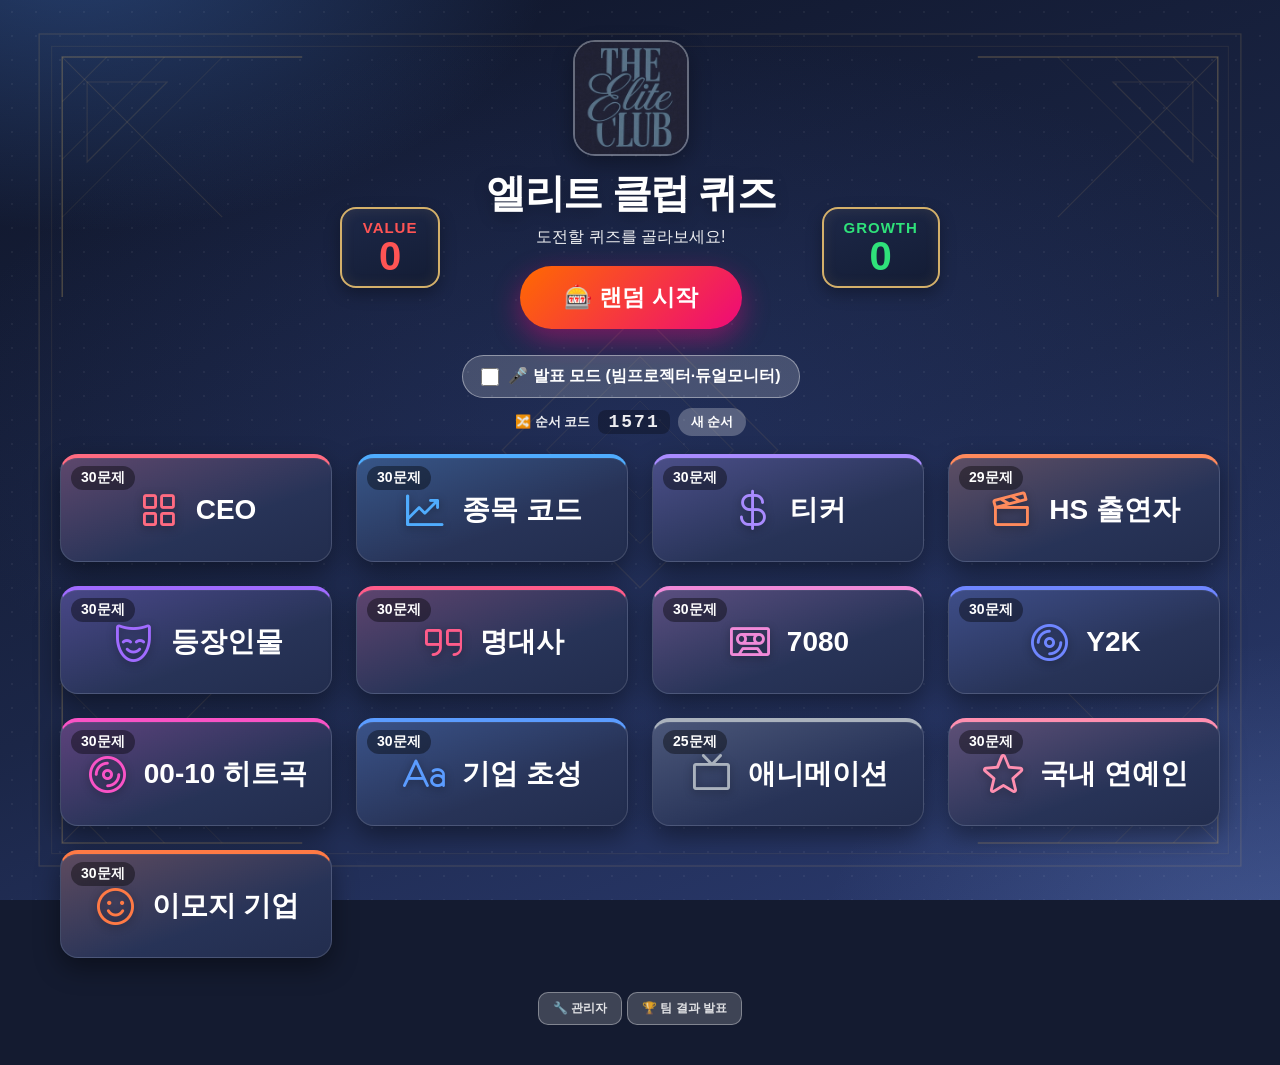
==== commit ce527296: "'00-10 히트곡' 퀴즈 신규 추가 (30곡) — 활성 게임 13개 - HITS 배열 30곡 + QUIZZES.hits(mode:'audio') + 홈 카드(c30, 바이닐 아이" ====
--- a/index.html
+++ b/index.html
@@ -119,6 +119,7 @@
   .c17 { --accent: #ff7a45; }
   .c18 { --accent: #f08ad8; }
   .c19 { --accent: #6f86ff; }
+  .c30 { --accent: #f953c6; }   /* 00-10 히트곡 */
   .c20 { --accent: #3fd0c9; }
   .c21 { --accent: #36b3a8; }
   .c22 { --accent: #5b9bf0; }
@@ -671,6 +672,10 @@
       <div class="card c19" onclick="startQuiz('y2k')">
         <div class="emoji"><i class="ph ph-vinyl-record"></i></div>
         <div><div class="title">Y2K</div><div class="sub">노래를 듣고 맞혀요</div></div>
+      </div>
+      <div class="card c30" onclick="startQuiz('hits')">
+        <div class="emoji"><i class="ph ph-vinyl-record"></i></div>
+        <div><div class="title">00-10 히트곡</div><div class="sub">노래를 듣고 맞혀요</div></div>
       </div>
       <div class="card c17" onclick="startQuiz('latest')">
         <div class="emoji"><i class="ph ph-music-notes-plus"></i></div>
@@ -1532,6 +1537,39 @@
     { preview: "audio/aud_2482fb3b4dae.m4a", vol: 0.327, company: "기도", ceo: "정일영" },
   ];
 
+  const HITS = [
+    { preview: "audio/hit_1ff7e8db0e82.m4a", vol: 0.351, company: "벚꽃 엔딩", ceo: "버스커 버스커" },
+    { preview: "audio/hit_6e3a0290735d.m4a", vol: 0.41, company: "사랑 안해", ceo: "백지영" },
+    { preview: "audio/hit_fe87d599ffa2.m4a", vol: 0.248, company: "사랑앓이", ceo: "FT아일랜드" },
+    { preview: "audio/hit_3f6f866ff9b7.m4a", vol: 0.217, company: "사랑과 전쟁", ceo: "다비치" },
+    { preview: "audio/hit_2ad13af60466.m4a", vol: 0.213, company: "총 맞은 것처럼", ceo: "백지영" },
+    { preview: "audio/hit_4c07d26b6414.m4a", vol: 0.253, company: "No.1", ceo: "보아" },
+    { preview: "audio/hit_2ff3f7e39329.m4a", vol: 0.264, company: "8282", ceo: "다비치" },
+    { preview: "audio/hit_1ba01cb1d76e.m4a", vol: 0.257, company: "Again & Again", ceo: "2PM" },
+    { preview: "audio/hit_e118ed368a8c.m4a", vol: 0.26, company: "Day by Day", ceo: "소녀시대" },
+    { preview: "audio/hit_1ba197be4273.m4a", vol: 0.207, company: "Heartbeat", ceo: "2PM" },
+    { preview: "audio/hit_5b41ce953cfd.m4a", vol: 0.326, company: "봄날", ceo: "방탄소년단" },
+    { preview: "audio/hit_5a52a18c48bd.m4a", vol: 0.588, company: "눈의 꽃", ceo: "박효신" },
+    { preview: "audio/hit_d31232fd1a8d.m4a", vol: 0.216, company: "Bad Girl Good Girl", ceo: "미쓰에이" },
+    { preview: "audio/hit_e3ede5f2caa6.m4a", vol: 0.229, company: "좋은 날", ceo: "아이유" },
+    { preview: "audio/hit_6b716394b9ea.m4a", vol: 0.238, company: "미친거니", ceo: "송지은" },
+    { preview: "audio/hit_a0ca36ab1101.m4a", vol: 0.2, company: "피노키오", ceo: "에프엑스" },
+    { preview: "audio/hit_0230d5017ec8.m4a", vol: 0.207, company: "으르렁", ceo: "엑소" },
+    { preview: "audio/hit_b180c0a34ef3.m4a", vol: 0.443, company: "내 손을 잡아", ceo: "아이유" },
+    { preview: "audio/hit_6b68e8885c34.m4a", vol: 0.262, company: "샤이보이", ceo: "시크릿" },
+    { preview: "audio/hit_ec1a480eb212.m4a", vol: 0.331, company: "뚜두뚜두", ceo: "블랙핑크" },
+    { preview: "audio/hit_8f7c9354fa3b.m4a", vol: 0.199, company: "Hot Summer", ceo: "에프엑스" },
+    { preview: "audio/hit_6072a36f395f.m4a", vol: 0.344, company: "Tell Me", ceo: "원더걸스" },
+    { preview: "audio/hit_85027bacd23b.m4a", vol: 0.213, company: "내가 제일 잘나가", ceo: "2NE1" },
+    { preview: "audio/hit_768863ed3556.m4a", vol: 0.36, company: "Cheer Up", ceo: "트와이스" },
+    { preview: "audio/hit_9172bf4d8c64.m4a", vol: 0.245, company: "Blue", ceo: "빅뱅" },
+    { preview: "audio/hit_4cfd20972183.m4a", vol: 0.209, company: "Monster", ceo: "빅뱅" },
+    { preview: "audio/hit_fac13418f416.m4a", vol: 0.221, company: "Electric Shock", ceo: "에프엑스" },
+    { preview: "audio/hit_32819942d81b.m4a", vol: 0.387, company: "올 포 유", ceo: "서인국·정은지" },
+    { preview: "audio/hit_743a397b50a1.m4a", vol: 0.272, company: "젠틀맨", ceo: "싸이" },
+    { preview: "audio/hit_3d52fabb2e3e.m4a", vol: 0.951, company: "겁쟁이", ceo: "버즈" },
+  ];
+
   // 이모지로 기업 맞히기 (30). 1~4 고정(애플·삼성전자·진에어·하이트진로), 5~30 랜덤 배치
   const EMOJI_CORP = [
     { q: '🍎', answer: '애플' },
@@ -1609,6 +1647,8 @@
                 emoji: '🎶', sub: '노래를 듣고 맞혀요', grad: 'linear-gradient(135deg,#ff5f6d,#ffc371)' },
     y2k:      { title: 'Y2K',             question: '이 노래의 제목은? 🎵', items: SONG_Y2K, mode: 'audio',
                 emoji: '🕹️', sub: '노래를 듣고 맞혀요', grad: 'linear-gradient(135deg,#fc466b,#3f5efb)' },
+    hits:     { title: '00-10 히트곡',     question: '이 노래의 제목은? 🎵', items: HITS, mode: 'audio',
+                emoji: '💽', sub: '노래를 듣고 맞혀요', grad: 'linear-gradient(135deg,#f953c6,#b91d73)' },
     memory:   { title: '7080',            question: '이 노래의 제목은? 🎵', items: MEMORY, mode: 'audio',
                 emoji: '🎵', sub: '노래를 듣고 맞혀요', grad: 'linear-gradient(135deg,#c471f5,#fa71cd)' },
     sugarman: { title: '슈가맨',          question: '이 노래의 제목은? 🎵', items: SUGARMAN, mode: 'audio', hidden: true,
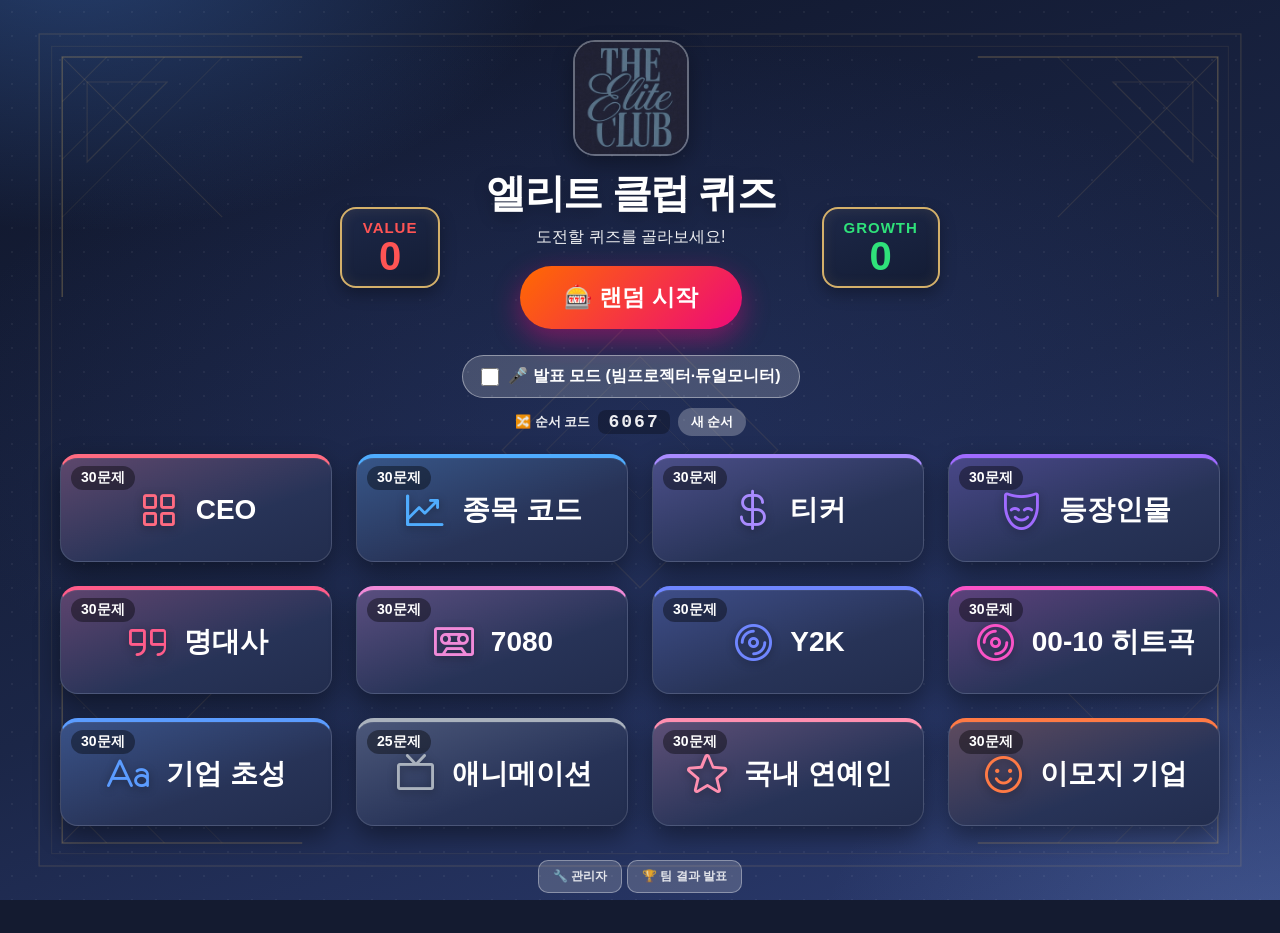
==== commit 311a118a: "HS 출연자 게임 숨김 — 활성 게임 12개 (4x3 배치) '00-10 히트곡' 추가로 13개가 되어 마지막 줄에 1개만 남던 것을 정리. cast에 hidden: true (데" ====
--- a/index.html
+++ b/index.html
@@ -1626,7 +1626,7 @@
                 emoji: '📈', sub: '종목코드로 기업 맞히기', grad: 'linear-gradient(135deg,#4facfe,#00f2fe)' },
     usTicker: { title: '티커',            question: '이 티커의 기업은? 📈',     items: US_TICKER, mode: 'ticker',
                 emoji: '🌎', sub: '티커로 기업 맞히기', grad: 'linear-gradient(135deg,#a06bff,#6a3093)' },
-    cast:     { title: 'HS 출연자',       question: '이 출연자는 누구일까요? 🤔', items: CAST,
+    cast:     { title: 'HS 출연자',       question: '이 출연자는 누구일까요? 🤔', items: CAST, hidden: true,
                 emoji: '🎬', sub: '사진 속 출연자의 이름은?', grad: 'linear-gradient(135deg,#ff9966,#ff5e62)' },
     intlStar: { title: '해외 연예인',   question: '이 사람은 누구일까요? 🎬', items: INTL_STARS, hidden: true,
                 emoji: '🌍', sub: '사진 속 해외 스타는?', grad: 'linear-gradient(135deg,#11998e,#38ef7d)' },
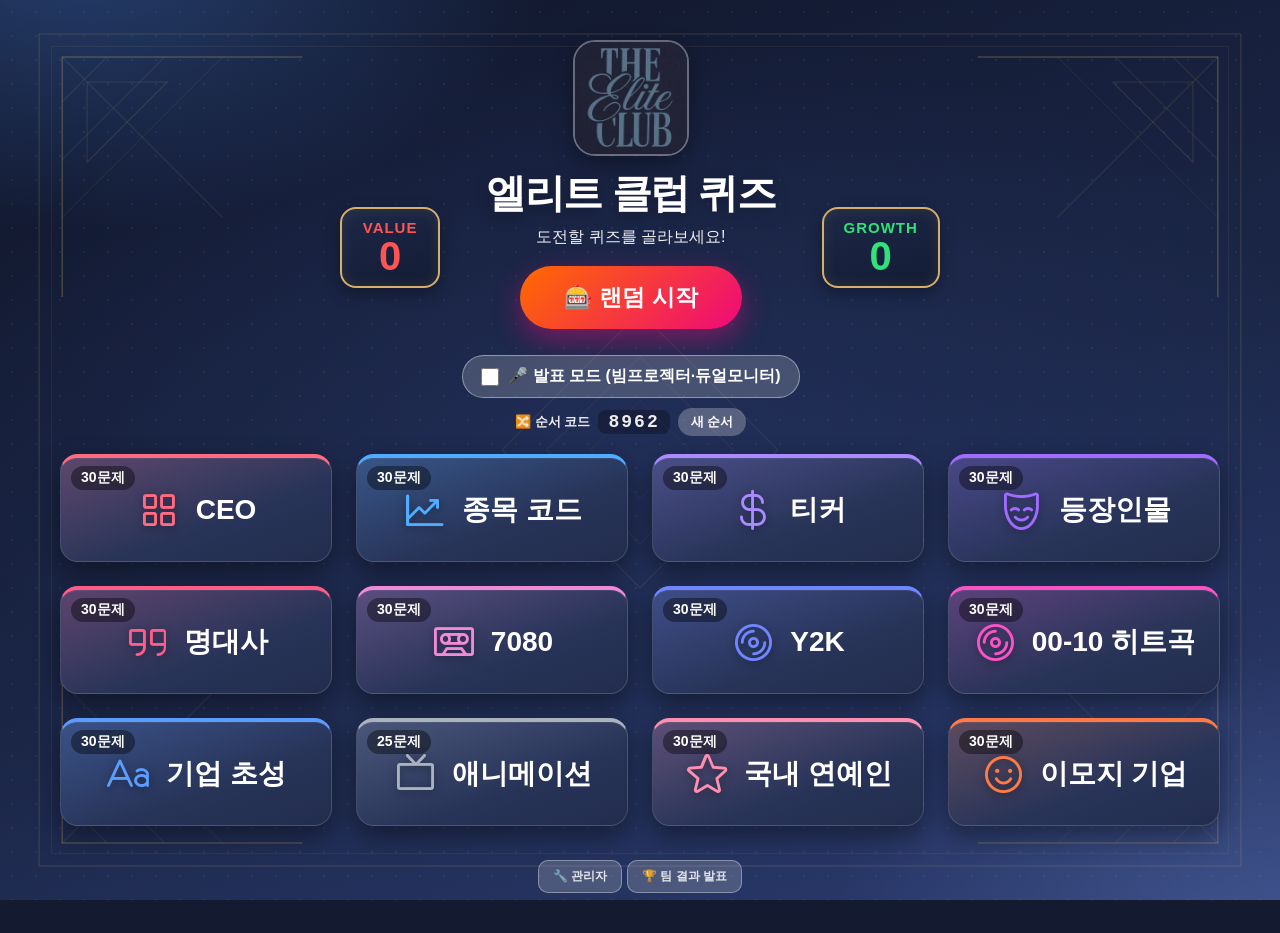
==== commit 6d445f34: "CEO 퀴즈 정답을 기업명 → 인물 이름으로 변경 정답이 기업명이 아니라 사진 속 인물의 이름이어야 한다는 지적 반영. CEO_QUIZ 30항목의 company(기업명)와 ceo(" ====
--- a/index.html
+++ b/index.html
@@ -885,91 +885,91 @@
 
 <script>
   const CEO_QUIZ = [
-    { ceo: '일론 머스크',   company: '테슬라 (Tesla)',
+    { company: '일론 머스크',              ceo: '테슬라 (Tesla)',
       photo: 'images/cv_musk.jpg',
       logo:  'images/web_98aeaf8b6868.svg' },
-    { ceo: '젠슨 황',       company: '엔비디아 (NVIDIA)',
+    { company: '젠슨 황',                ceo: '엔비디아 (NVIDIA)',
       photo: 'images/cv_jensen.jpg',
       logo:  'images/web_a1f4a340642e.svg' },
-    { ceo: '샘 올트먼',     company: '오픈AI (OpenAI)',
+    { company: '샘 올트먼',               ceo: '오픈AI (OpenAI)',
       photo: 'images/cv_altman.jpg',
       logo:  'images/web_0a7d3c5042ce.svg' },
-    { ceo: '마크 저커버그', company: '메타 (Meta)',
+    { company: '마크 저커버그',             ceo: '메타 (Meta)',
       photo: 'images/cv_zuck.jpg',
       logo:  'images/web_605baaf76a98.svg' },
-    { ceo: '팀 쿡',           company: '애플 (Apple)',
+    { company: '팀 쿡',                 ceo: '애플 (Apple)',
       photo: 'images/web_9ef52d8dad75.jpg',
       logo:  'images/web_2076a4a1e79c.svg' },
-    { ceo: 'HS아카데미', company: '모르면 나가주세요',
+    { company: 'HS아카데미',              ceo: '모르면 나가주세요',
       photo: 'images/hs-academy.jpg' },
-    { ceo: '정용진',           company: '신세계 (Shinsegae)',
+    { company: '정용진',                 ceo: '신세계 (Shinsegae)',
       photo: 'images/web_0f4549a68ae5.jpg' },
-    { ceo: '최태원',        company: 'SK (에스케이)',
+    { company: '최태원',                 ceo: 'SK (에스케이)',
       photo: 'images/cv_choi.jpg',
       logo:  'images/web_4906e92f0629.svg' },
-    { ceo: '제프 베이조스 (창업자)', company: '아마존 (Amazon)',
+    { company: '제프 베이조스 (창업자)',       ceo: '아마존 (Amazon)',
       photo: 'images/ceo_bezos.jpg',
       logo:  'images/web_136ad9763314.svg' },
-    { ceo: '김범수',           company: '카카오 (Kakao)',
+    { company: '김범수',                 ceo: '카카오 (Kakao)',
       photo: 'images/cp_kimbs.jpg',
       logo:  'images/web_3130cb97109b.png' },
-    { ceo: '다리오 아모데이', company: '엔트로픽 (Anthropic)',
+    { company: '다리오 아모데이',            ceo: '엔트로픽 (Anthropic)',
       photo: 'images/cv_dario.jpg',
       logo:  'images/web_9c6bb3b18acd.svg' },
-    { ceo: '사티아 나델라', company: '마이크로소프트 (Microsoft)',
+    { company: '사티아 나델라',             ceo: '마이크로소프트 (Microsoft)',
       photo: 'images/web_c57393996543.jpg',
       logo:  'images/web_2fe1fc985588.svg' },
-    { ceo: '방시혁',        company: '하이브 (HYBE)',
+    { company: '방시혁',                 ceo: '하이브 (HYBE)',
       photo: 'images/ceo_bang.jpg',
       logo:  'images/web_ed3db89c135f.svg' },
-    { ceo: '워런 버핏',     company: '버크셔 해서웨이 (Berkshire Hathaway)',
+    { company: '워런 버핏',               ceo: '버크셔 해서웨이 (Berkshire Hathaway)',
       photo: 'images/web_83215843fa9b.jpg',
       logo:  'images/web_fad88fac600c.svg' },
-    { ceo: '스티브 잡스 (공동창업자)', company: '애플 (Apple)',
+    { company: '스티브 잡스 (공동창업자)',      ceo: '애플 (Apple)',
       photo: 'images/ceo_jobs.jpg',
       logo:  'images/web_2076a4a1e79c.svg' },
-    { ceo: '이재용',        company: '삼성전자 (Samsung)',
+    { company: '이재용',                 ceo: '삼성전자 (Samsung)',
       photo: 'images/cv_ljy.jpg',
       logo:  'images/web_ffdc1f92d167.svg' },
-    { ceo: '정의선',        company: '현대자동차 (Hyundai)',
+    { company: '정의선',                 ceo: '현대자동차 (Hyundai)',
       photo: 'images/cv_chung.jpg',
       logo:  'images/web_710bcf8788e9.svg' },
-    { ceo: '빌 게이츠 (공동창업자)', company: '마이크로소프트 (Microsoft)',
+    { company: '빌 게이츠 (공동창업자)',       ceo: '마이크로소프트 (Microsoft)',
       photo: 'images/ceo_gates.jpg',
       logo:  'images/web_2fe1fc985588.svg' },
-    { ceo: '리사 수',       company: 'AMD',
+    { company: '리사 수',                ceo: 'AMD',
       photo: 'images/ceo_lisasu.webp',
       logo:  'images/web_7d2626318094.svg' },
-    { ceo: '정주영',        company: '현대그룹 (Hyundai)',
+    { company: '정주영',                 ceo: '현대그룹 (Hyundai)',
       photo: 'images/c3_jung2.webp',
       logo:  'images/web_bbd2f14a9022.svg' },
-    { ceo: '김병훈',        company: '에이피알 (APR)',
+    { company: '김병훈',                 ceo: '에이피알 (APR)',
       photo: 'images/cp_kbh.jpg' },
-    { ceo: '알렉스 카프',   company: '팔란티어 (Palantir)',
+    { company: '알렉스 카프',              ceo: '팔란티어 (Palantir)',
       photo: 'images/cp_karp.jpg',
       logo:  'images/web_64ebbad8748d.svg' },
-    { ceo: '정몽구',           company: '현대자동차 (Hyundai)',
+    { company: '정몽구',                 ceo: '현대자동차 (Hyundai)',
       photo: 'images/cp_mongkoo.jpg',
       logo:  'images/web_710bcf8788e9.svg' },
-    { ceo: '캐시 우드',         company: 'ARK 인베스트 (ARK Invest)',
+    { company: '캐시 우드',               ceo: 'ARK 인베스트 (ARK Invest)',
       photo: 'images/web_44556a2fb194.jpg',
       logo:  'images/web_90bcc89e3d52.svg' },
-    { ceo: '레이 달리오',        company: '브리지워터 (Bridgewater)',
+    { company: '레이 달리오',              ceo: '브리지워터 (Bridgewater)',
       photo: 'images/web_1f90c35af440.jpg',
       logo:  'images/web_968fa57395c6.png' },
-    { ceo: '순다르 피차이', company: '구글 (Google)',
+    { company: '순다르 피차이',             ceo: '구글 (Google)',
       photo: 'images/web_6459fa0ac5d1.jpg',
       logo:  'images/web_8efed8a3dede.svg' },
-    { ceo: '김택진',        company: '엔씨소프트 (NCSOFT)',
+    { company: '김택진',                 ceo: '엔씨소프트 (NCSOFT)',
       photo: 'images/ceo_ncj.jpg',
       logo:  'images/web_c6f01b480eaf.svg' },
-    { ceo: '마윈',          company: '알리바바 (Alibaba)',
+    { company: '마윈',                  ceo: '알리바바 (Alibaba)',
       photo: 'images/cp_ma.jpg',
       logo:  'images/web_b8e5e64fb3b4.jpg' },
-    { ceo: '마이클 블룸버그', company: '블룸버그 (Bloomberg)',
+    { company: '마이클 블룸버그',            ceo: '블룸버그 (Bloomberg)',
       photo: 'images/c3_bloomberg.jpg',
       logo:  'images/web_e5e1e93cc771.svg' },
-    { ceo: '제이미 다이먼', company: 'JP모건 (JPMorgan)',
+    { company: '제이미 다이먼',             ceo: 'JP모건 (JPMorgan)',
       photo: 'images/c3_dimon2.jpg',
       logo:  'images/web_f349036b5c21.svg' },
   ];
@@ -1617,8 +1617,8 @@
   ];
 
   const QUIZZES = {
-    ceo:      { title: 'CEO 기초',        question: '이 분이 이끄는 기업은? 🤔', items: CEO_QUIZ, hidden: true,
-                emoji: '👔', sub: '사진 속 CEO의 기업을 맞혀보세요', grad: 'linear-gradient(135deg,#f857a6,#ff5858)' },
+    ceo:      { title: 'CEO 기초',        question: '이 분은 누구일까요? 🤔', items: CEO_QUIZ, hidden: true,
+                emoji: '👔', sub: '사진 속 인물의 이름은?', grad: 'linear-gradient(135deg,#f857a6,#ff5858)' },
     krStar:   { title: '국내 연예인', question: '이 사람은 누구일까요? 🤔',  items: KR_STARS,
                 emoji: '🌟', sub: '사진 속 인물의 이름은?', grad: 'linear-gradient(135deg,#fa709a,#fee140)' },
 
@@ -1657,7 +1657,7 @@
                 emoji: '🌐', sub: '로고로 기업 맞히기', grad: 'linear-gradient(135deg,#373b44,#4286f4)' },
     logoKr:   { title: '국내 로고', question: '이 로고의 기업은? 🏢', items: LOGO_KR, logoQuiz: true, hidden: true,
                 emoji: '🏢', sub: '로고로 기업 맞히기', grad: 'linear-gradient(135deg,#1a2980,#26d0ce)' },
-    ceoMosaic:{ title: 'CEO', question: '이 분이 이끄는 기업은? 🧩', items: CEO_QUIZ, mode: 'mosaic',
+    ceoMosaic:{ title: 'CEO', question: '이 분은 누구일까요? 🧩', items: CEO_QUIZ, mode: 'mosaic',
                 emoji: '🧩', sub: '모자이크가 벗겨질수록 선명해져요', grad: 'linear-gradient(135deg,#654ea3,#eaafc8)' },
     emojiCorp:{ title: '이모지 기업', question: '이모지가 가리키는 기업은? 🤔', items: EMOJI_CORP, mode: 'ticker', big: true,
                 emoji: '😀', sub: '이모지로 기업 맞히기', grad: 'linear-gradient(135deg,#f7971e,#ffd200)' },
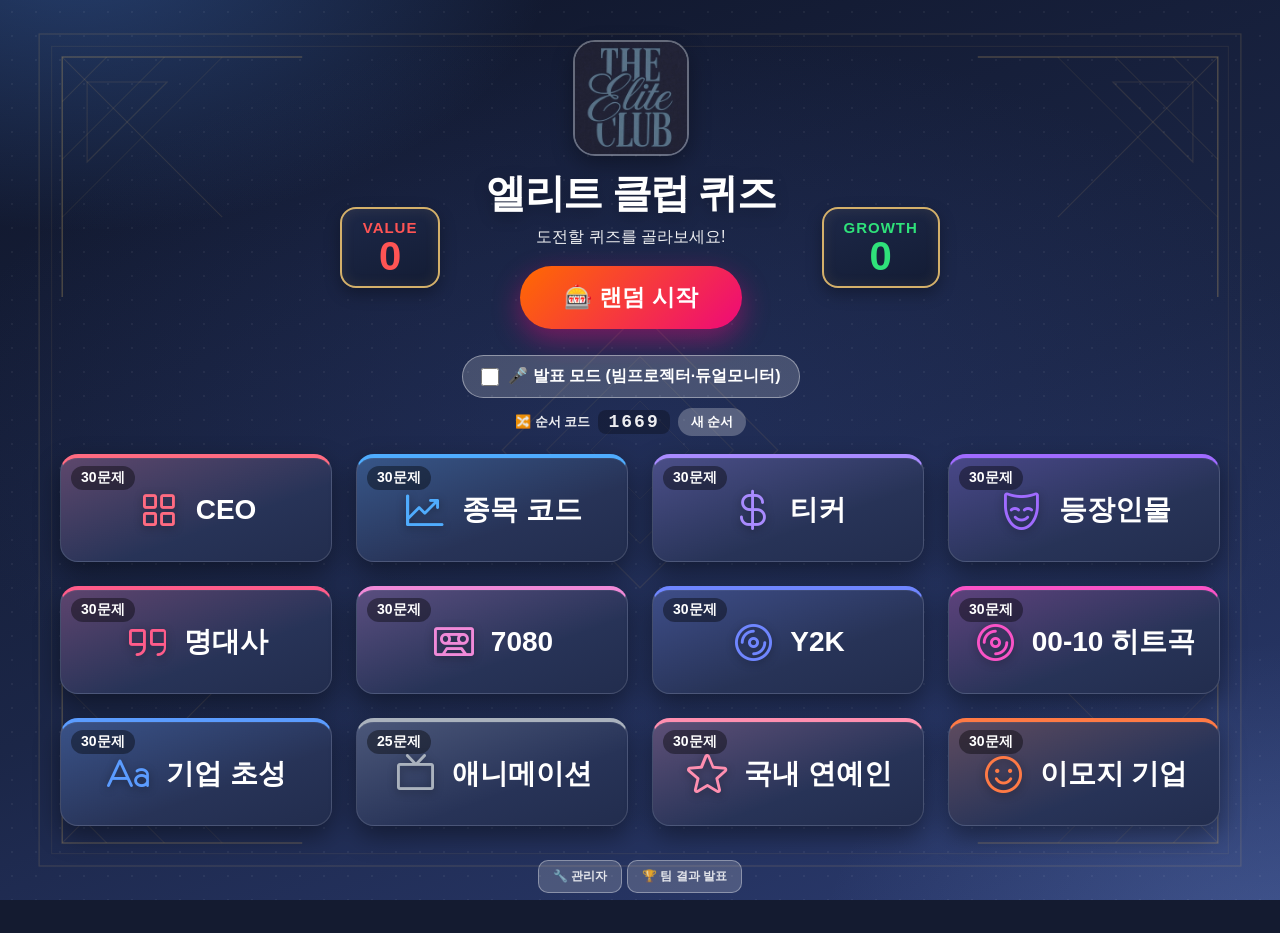
==== commit 055ffa37: "CEO 6번 항목: 정답을 '모르면 나가주세요'만 표시 인물 이름이 정답인 퀴즈로 바뀐 뒤 6번(HS아카데미 항목)이 정답 'HS아카데미' + 부가정보 '모르면 나가주세요'로 나뉘" ====
--- a/index.html
+++ b/index.html
@@ -900,7 +900,7 @@
     { company: '팀 쿡',                 ceo: '애플 (Apple)',
       photo: 'images/web_9ef52d8dad75.jpg',
       logo:  'images/web_2076a4a1e79c.svg' },
-    { company: 'HS아카데미',              ceo: '모르면 나가주세요',
+    { company: '모르면 나가주세요',
       photo: 'images/hs-academy.jpg' },
     { company: '정용진',                 ceo: '신세계 (Shinsegae)',
       photo: 'images/web_0f4549a68ae5.jpg' },
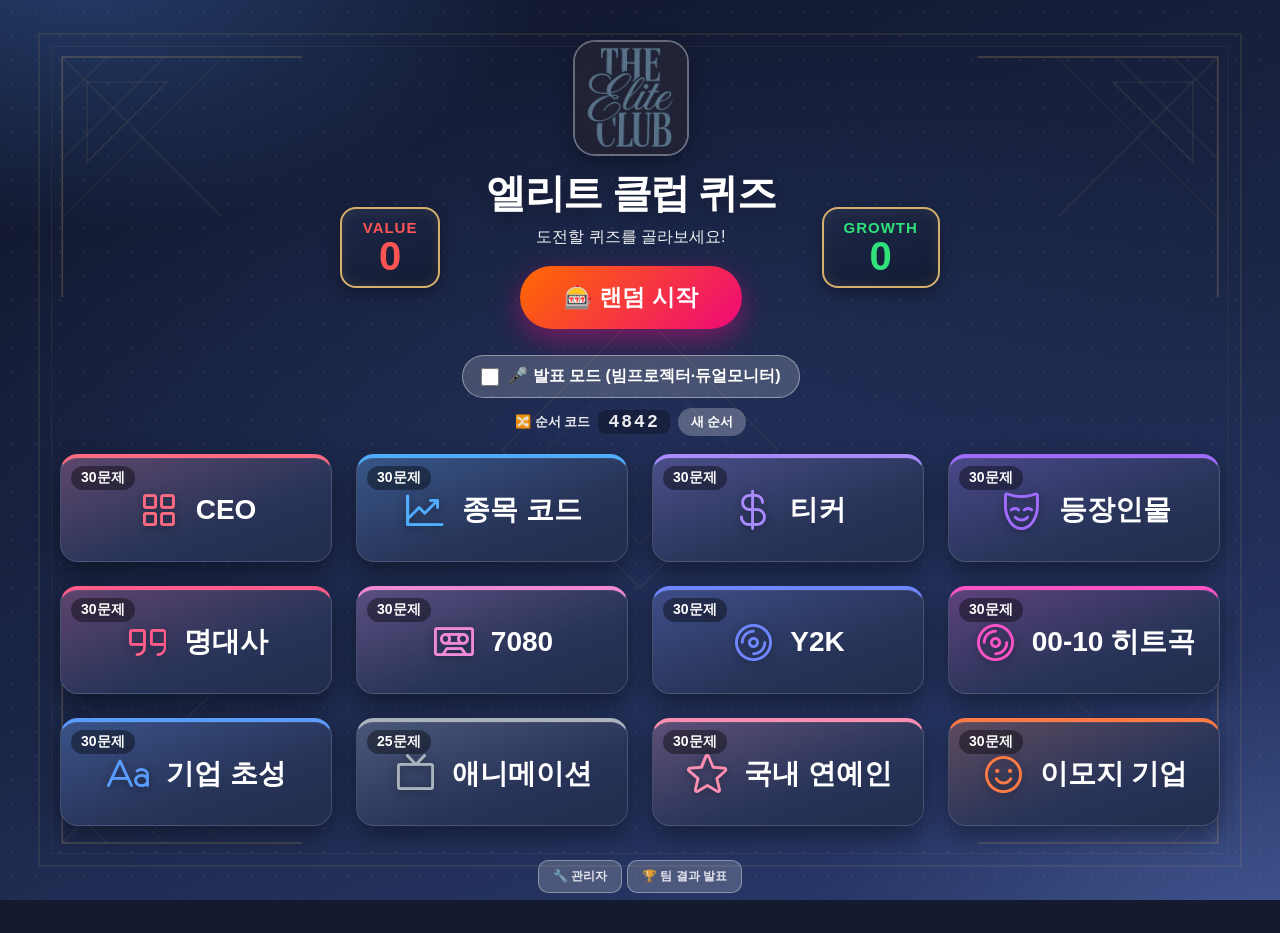
==== commit f5d1ad91: "CEO 모자이크: 정답 공개 직전에 원본 사진 단계 추가 (발표자 모드) 픽셀로 못 맞힌 경우 깨끗한 사진으로 한 번 더 맞힐 기회를 주기 위함. 혼자풀기 화면은 이미 원본 단계가" ====
--- a/index.html
+++ b/index.html
@@ -2105,8 +2105,8 @@
     if (presDone) return;
     hintPos = [];                                       // 단계 이동 시 힌트 초기화
     if (presIntro) { presIntro = false; revealStep = 0; }   // 표지 → 첫 문제 시작
-    else if (cur.mode === 'mosaic' && !presRevealed && revealStep < MOSAIC_BLOCKS.length - 1) {
-      revealStep++;                                     // 모자이크: 한 단계 더 선명하게
+    else if (cur.mode === 'mosaic' && !presRevealed && revealStep < MOSAIC_BLOCKS.length) {
+      revealStep++;                                     // 모자이크: 한 단계 더 선명하게 (마지막 단계 다음은 원본 사진)
     }
     else if (cur.mode === 'connect' && !presRevealed && revealStep < cur.items[idx].clues.length - 1) {
       revealStep++;                                     // 커넥션: 단서 하나 더 공개
@@ -2122,10 +2122,10 @@
   function presBack() {
     pickedTeam = null; hintPos = [];
     if (presDone) presDone = false;
-    else if (presRevealed) { presRevealed = false; if (cur.mode === 'mosaic') revealStep = MOSAIC_BLOCKS.length - 1; else if (cur.mode === 'connect') revealStep = cur.items[idx].clues.length - 1; }
+    else if (presRevealed) { presRevealed = false; if (cur.mode === 'mosaic') revealStep = MOSAIC_BLOCKS.length; else if (cur.mode === 'connect') revealStep = cur.items[idx].clues.length - 1; }
     else if (cur.mode === 'mosaic' && revealStep > 0) { revealStep--; }   // 모자이크: 한 단계 덜 선명하게
     else if (cur.mode === 'connect' && revealStep > 0) { revealStep--; }  // 커넥션: 단서 하나 덜 공개
-    else if (idx > 0) { idx--; presRevealed = false; if (cur.mode === 'mosaic') revealStep = MOSAIC_BLOCKS.length - 1; else if (cur.mode === 'connect') revealStep = cur.items[idx].clues.length - 1; }
+    else if (idx > 0) { idx--; presRevealed = false; if (cur.mode === 'mosaic') revealStep = MOSAIC_BLOCKS.length; else if (cur.mode === 'connect') revealStep = cur.items[idx].clues.length - 1; }
     else presIntro = true;                             // 첫 문제 → 표지로
     renderPresenter(); broadcast();
   }
@@ -2549,7 +2549,9 @@
     else if (q.mode === 'mosaic') {
       st.textContent = (revealStep < MOSAIC_BLOCKS.length - 1)
         ? '🧩 선명도 ' + (revealStep + 1) + '/' + MOSAIC_BLOCKS.length + ' — Enter로 더 선명하게'
-        : '🧩 최대 선명 — Enter로 정답 공개';
+        : (revealStep < MOSAIC_BLOCKS.length)
+          ? '🧩 최대 선명 — Enter로 원본 사진'
+          : '🖼️ 원본 사진 — Enter로 정답 공개';
       st.className = 'reveal-hidden';
     }
     else if (q.mode === 'connect') {
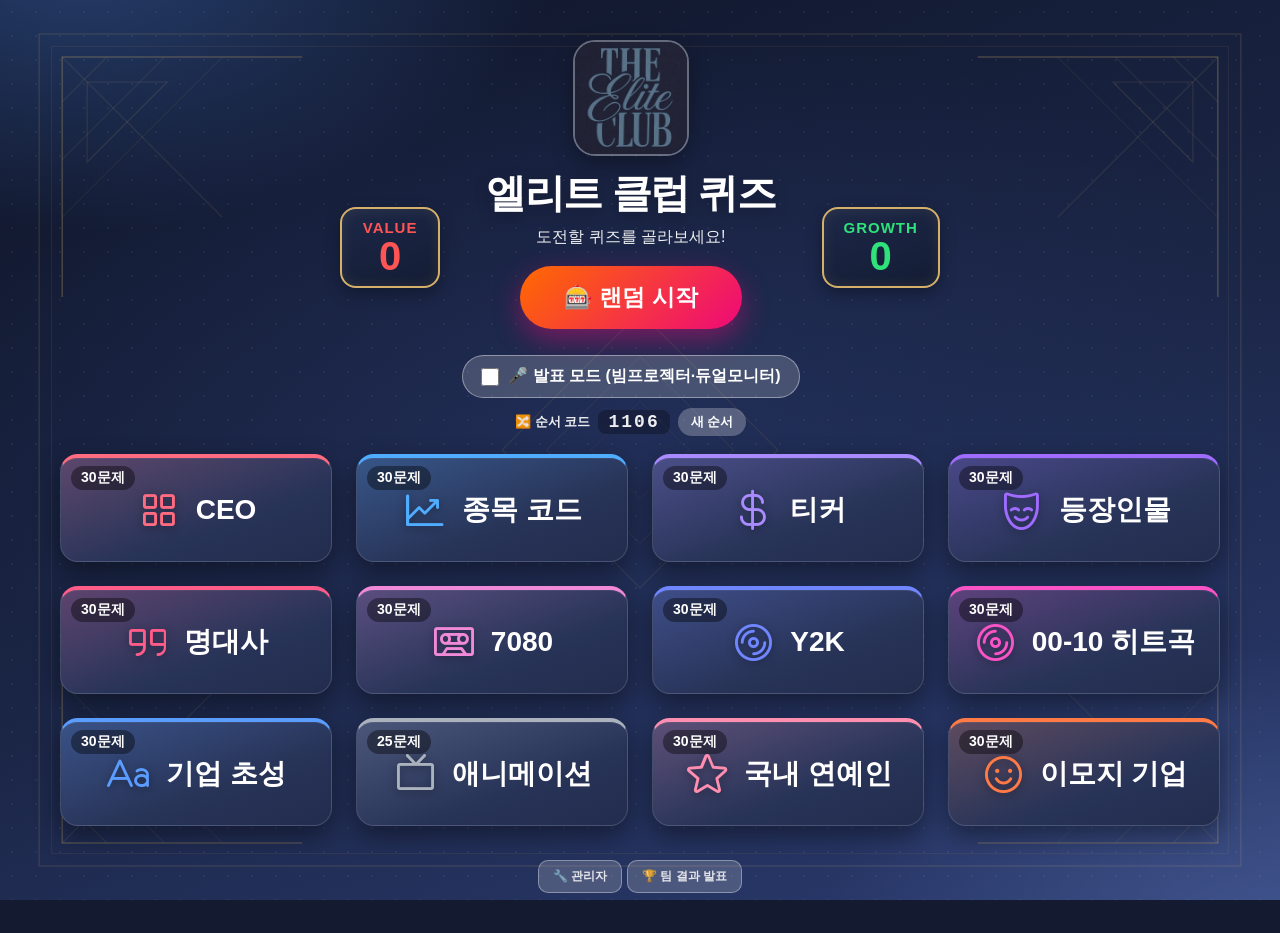
==== commit de9ced2a: "관리자 화면: 활성 게임을 위로, 숨긴 게임을 아래로 정렬 기존에는 QUIZZES 선언 순서대로 나열돼 활성·숨김 게임이 섞여 있었다. showAdmin()에서 hidden 여부로" ====
--- a/index.html
+++ b/index.html
@@ -596,6 +596,8 @@
     cursor: pointer; background: rgba(255,255,255,.22); color: #fff; }
   .audio-seek button:hover { background: rgba(255,255,255,.38); }
   .aud-photo-box .audio-seek { display: none; }   /* 빔 화면엔 조작 버튼 안 띄움 */
+  .admin-hidden-sep { grid-column: 1 / -1; margin: 18px 2px 2px; padding-top: 14px;
+    border-top: 1px dashed rgba(255,255,255,.22); color: #cdbff5; font-weight: 800; font-size: 14px; }
 </style>
 </head>
 <body>
@@ -1876,15 +1878,23 @@
   // 관리자 1단계: 버전 선택 + 퀴즈 선택 화면 (숨김 게임 포함 전체 표시)
   function showAdmin() {
     adminKey = null;
-    let html = adminSeedBar() + '<div class="admin-pick-grid">';
-    for (const key of Object.keys(QUIZZES)) {
+    // 홈에 보이는 게임을 위에, 숨긴 게임을 아래에 (숨김 여부만 기준, 나머지 순서는 그대로)
+    const allKeys = Object.keys(QUIZZES);
+    const activeKeys = allKeys.filter(function (k) { return !QUIZZES[k].hidden; });
+    const hiddenKeys = allKeys.filter(function (k) { return QUIZZES[k].hidden; });
+    const pickBtn = function (key) {
       const q = QUIZZES[key];
-      html +=
-        '<button class="admin-pick' + (q.hidden ? ' hidden-game' : '') + '" style="background:' + q.grad + '" onclick="showAdminQuiz(\'' + key + '\')">' +
+      return '<button class="admin-pick' + (q.hidden ? ' hidden-game' : '') + '" style="background:' + q.grad + '" onclick="showAdminQuiz(\'' + key + '\')">' +
           '<span class="emoji">' + q.emoji + '</span>' +
           '<span class="t">' + q.title + (q.hidden ? ' 🙈' : '') + '</span>' +
           '<span class="c">' + q.items.length + '문제</span>' +
         '</button>';
+    };
+    let html = adminSeedBar() + '<div class="admin-pick-grid">';
+    html += activeKeys.map(pickBtn).join('');
+    if (hiddenKeys.length) {
+      html += '<div class="admin-hidden-sep">🙈 숨긴 게임 ' + hiddenKeys.length + '개 · 홈과 랜덤 시작에서 제외됨 (정답지는 볼 수 있음)</div>';
+      html += hiddenKeys.map(pickBtn).join('');
     }
     html += UPCOMING.map(name =>
       '<button class="admin-pick soon" disabled>🔒 ' + name + '<span class="c">준비 중</span></button>'
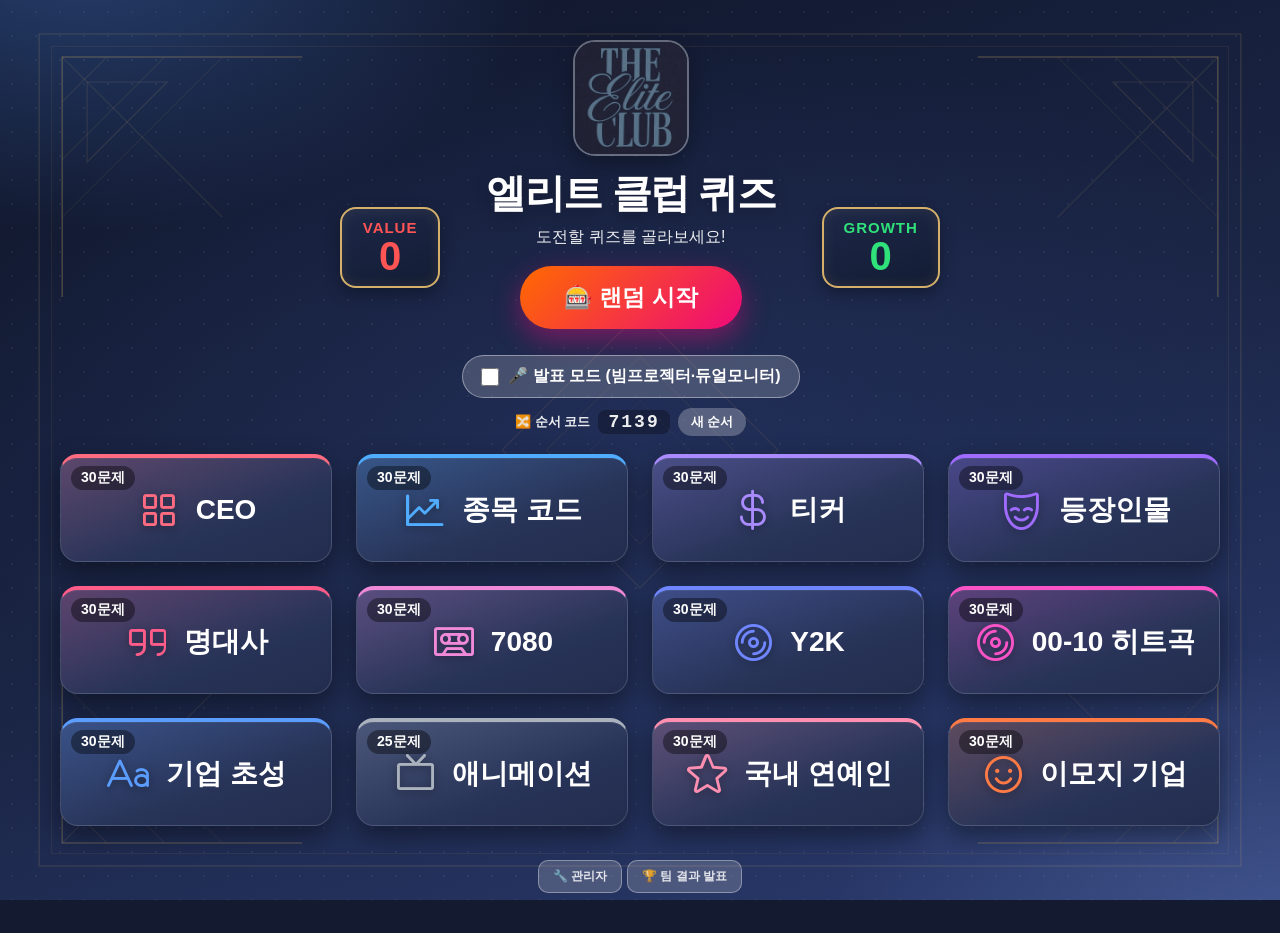
==== commit f7da8099: "관리자 게임 순서를 홈 화면 카드 순서와 일치시킴 관리자는 QUIZZES 선언 순서, 홈은 마크업 카드 순서를 따라 서로 달랐다 (홈 1번 CEO인데 관리자 1번은 국내 연예인)." ====
--- a/index.html
+++ b/index.html
@@ -1878,8 +1878,18 @@
   // 관리자 1단계: 버전 선택 + 퀴즈 선택 화면 (숨김 게임 포함 전체 표시)
   function showAdmin() {
     adminKey = null;
-    // 홈에 보이는 게임을 위에, 숨긴 게임을 아래에 (숨김 여부만 기준, 나머지 순서는 그대로)
-    const allKeys = Object.keys(QUIZZES);
+    // 홈 화면 카드 순서를 그대로 따른다(발표자가 보는 순서와 관리자 순서를 일치시킴).
+    // 홈에 카드가 없는 게임(처음부터 숨겨둔 것)은 뒤로 보낸다.
+    const homeOrder = {};
+    [].forEach.call(document.querySelectorAll('#home .card'), function (c, i) {
+      const mm = (c.getAttribute('onclick') || '').match(/startQuiz\('(\w+)'\)/);
+      if (mm) homeOrder[mm[1]] = i;
+    });
+    const allKeys = Object.keys(QUIZZES).slice().sort(function (a, b) {
+      const ra = homeOrder[a] === undefined ? 9999 : homeOrder[a];
+      const rb = homeOrder[b] === undefined ? 9999 : homeOrder[b];
+      return ra - rb;
+    });
     const activeKeys = allKeys.filter(function (k) { return !QUIZZES[k].hidden; });
     const hiddenKeys = allKeys.filter(function (k) { return QUIZZES[k].hidden; });
     const pickBtn = function (key) {
